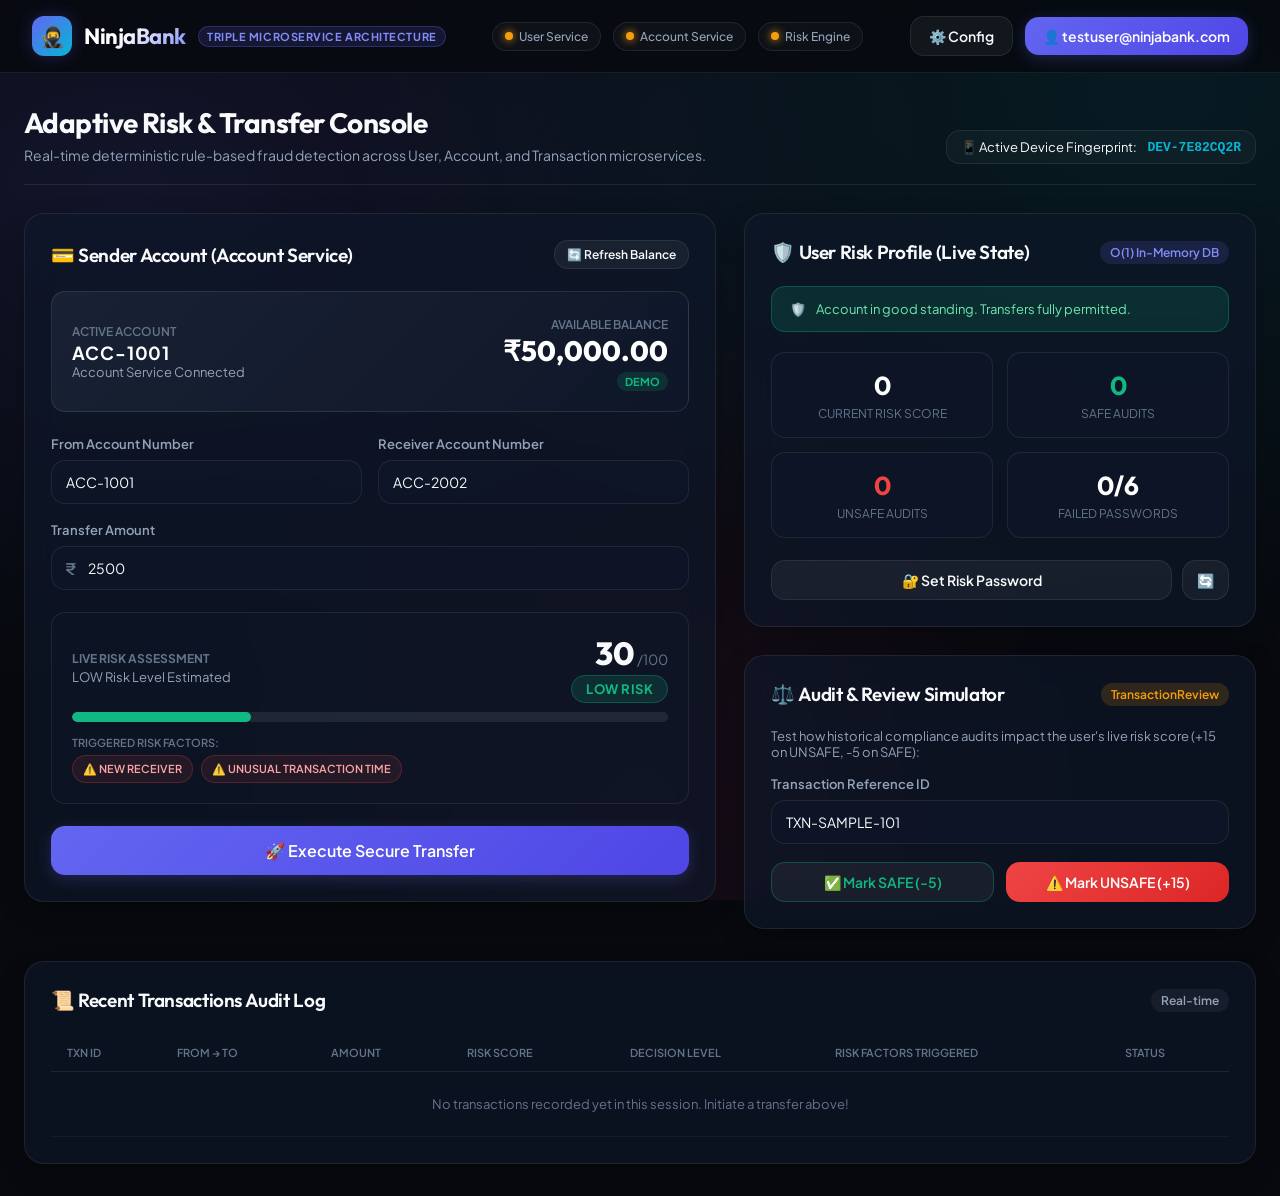
==== index.html @ 6dbccd10 "feat: add premium unified microservices frontend dashboard with live risk meter and modal flows" ====
<!DOCTYPE html>
<html lang="en">
<head>
  <meta charset="UTF-8">
  <meta name="viewport" content="width=device-width, initial-scale=1.0">
  <title>NinjaBank - AI Risk & Microservices Dashboard</title>
  <link rel="stylesheet" href="/css/style.css">
  <link rel="icon" href="data:image/svg+xml,<svg xmlns=%22http://www.w3.org/2000/svg%22 viewBox=%220%22><text y=%2226%22 font-size=%2224%22>🥷</text></svg>">
</head>
<body>

  <!-- ================= Navigation Bar ================= -->
  <header class="app-navbar">
    <div class="brand-wrapper">
      <div class="brand-logo-icon">🥷</div>
      <div>
        <div class="brand-title">NinjaBank</div>
      </div>
      <span class="brand-badge">Triple Microservice Architecture</span>
    </div>

    <!-- Live Microservices Health Status Pills -->
    <div class="service-health-grid">
      <div class="service-pill" id="pill-user-service" title="User Service (Auth & Devices)">
        <span class="dot-status" id="dot-user"></span>
        <span>User Service</span>
      </div>
      <div class="service-pill" id="pill-account-service" title="Account Service (Balances & Core)">
        <span class="dot-status" id="dot-account"></span>
        <span>Account Service</span>
      </div>
      <div class="service-pill" id="pill-txn-service" title="Transaction & Risk Engine">
        <span class="dot-status" id="dot-txn"></span>
        <span>Risk Engine</span>
      </div>
    </div>

    <!-- Auth User & Settings Actions -->
    <div class="auth-user-bar">
      <button class="btn-secondary" id="btn-open-config">
        <span>⚙️ Config</span>
      </button>
      <button class="btn-primary" id="btn-open-auth">
        <span id="auth-btn-label">🔑 Set JWT Token</span>
      </button>
    </div>
  </header>

  <!-- ================= Main App Container ================= -->
  <main class="app-container">

    <!-- Hero Title & Device Fingerprint -->
    <section class="dashboard-hero">
      <div class="hero-text">
        <h1>Adaptive Risk & Transfer Console</h1>
        <p>Real-time deterministic rule-based fraud detection across User, Account, and Transaction microservices.</p>
      </div>
      <div class="device-indicator-box">
        <span>📱 Active Device Fingerprint:</span>
        <code id="display-device-id">Detecting...</code>
      </div>
    </section>

    <!-- Main Dashboard Two-Column Grid -->
    <div class="dashboard-grid">

      <!-- ================= Left Column: Core Transfer Flow ================= -->
      <div class="dashboard-left">

        <!-- Live Sender Account Glance Card -->
        <div class="glass-card">
          <div class="card-header-flex">
            <h3>💳 Sender Account (Account Service)</h3>
            <button class="btn-secondary" id="btn-refresh-account" style="padding: 6px 12px; font-size: 12px;">
              🔄 Refresh Balance
            </button>
          </div>

          <div class="account-glance-card">
            <div class="account-meta">
              <span class="acc-label">Active Account</span>
              <span class="acc-num" id="card-acc-num">ACC-1001</span>
              <span class="acc-name" id="card-acc-name">Loading account details...</span>
            </div>
            <div class="account-balance-view">
              <span class="acc-label">Available Balance</span>
              <div class="balance-amount" id="card-acc-balance">₹0.00</div>
              <span class="status-active-pill" id="card-acc-status">CHECKING</span>
            </div>
          </div>

          <!-- Transfer Input Form -->
          <form id="transfer-form">
            <div class="form-row-dual">
              <div class="form-group">
                <label for="input-from-acc">From Account Number</label>
                <input type="text" id="input-from-acc" class="form-control" value="ACC-1001" required>
              </div>
              <div class="form-group">
                <label for="input-to-acc">Receiver Account Number</label>
                <input type="text" id="input-to-acc" class="form-control" placeholder="e.g. ACC-2002" value="ACC-2002" required>
              </div>
            </div>

            <div class="form-group">
              <label for="input-amount">Transfer Amount</label>
              <div class="input-icon-wrapper">
                <span class="input-symbol">₹</span>
                <input type="number" id="input-amount" class="form-control has-symbol" placeholder="Enter amount" min="1" step="any" value="2500" required>
              </div>
            </div>

            <!-- Real-time Live Risk Meter Widget -->
            <div class="risk-meter-container">
              <div class="risk-meter-header">
                <div>
                  <span style="font-size: 12px; color: var(--text-subtle); text-transform: uppercase; font-weight: 700;">Live Risk Assessment</span>
                  <div style="font-size: 13px; color: var(--text-muted); margin-top: 2px;" id="risk-summary-text">
                    Calculating risk factors...
                  </div>
                </div>
                <div style="text-align: right;">
                  <span class="risk-score-display" id="risk-score-value">0</span>
                  <span style="font-size: 14px; color: var(--text-subtle);">/100</span>
                  <div style="margin-top: 4px;">
                    <span class="risk-level-badge low" id="risk-level-badge">LOW RISK</span>
                  </div>
                </div>
              </div>

              <!-- Animated Risk Bar -->
              <div class="risk-progress-track">
                <div class="risk-progress-bar" id="risk-progress-bar" style="width: 0%; background-color: var(--risk-low);"></div>
              </div>

              <!-- Detected Risk Factor Tags -->
              <div>
                <span style="font-size: 11px; color: var(--text-subtle); text-transform: uppercase; font-weight: 600; display: block; margin-bottom: 6px;">Triggered Risk Factors:</span>
                <div class="factors-pill-group" id="risk-factors-container">
                  <span style="font-size: 12px; color: var(--text-subtle);">No critical factors triggered</span>
                </div>
              </div>
            </div>

            <button type="submit" class="btn-primary" id="btn-submit-transfer" style="width: 100%; padding: 14px; font-size: 16px;">
              🚀 Execute Secure Transfer
            </button>
          </form>
        </div>

      </div>

      <!-- ================= Right Column: User Risk Profile & Audit Studio ================= -->
      <div class="dashboard-right">

        <!-- User Risk Profile State Card -->
        <div class="glass-card" style="margin-bottom: 28px;">
          <div class="card-header-flex">
            <h3>🛡️ User Risk Profile (Live State)</h3>
            <span class="badge-tag" style="background: rgba(99, 102, 241, 0.15); color: var(--primary-light);">O(1) In-Memory DB</span>
          </div>

          <div class="security-status-alert safe" id="security-alert-box">
            <span>🛡️</span>
            <span id="security-alert-msg">Account in good standing. Transfers fully permitted.</span>
          </div>

          <div class="profile-stats-grid">
            <div class="stat-metric-box">
              <div class="metric-value" id="profile-risk-score">0</div>
              <div class="metric-label">Current Risk Score</div>
            </div>
            <div class="stat-metric-box">
              <div class="metric-value" id="profile-safe-count" style="color: var(--risk-low);">0</div>
              <div class="metric-label">Safe Audits</div>
            </div>
            <div class="stat-metric-box">
              <div class="metric-value" id="profile-unsafe-count" style="color: var(--risk-high);">0</div>
              <div class="metric-label">Unsafe Audits</div>
            </div>
            <div class="stat-metric-box">
              <div class="metric-value" id="profile-failed-attempts">0/6</div>
              <div class="metric-label">Failed Passwords</div>
            </div>
          </div>

          <div style="display: flex; gap: 10px;">
            <button class="btn-secondary" id="btn-open-risk-pwd" style="flex: 1;">
              🔐 Set Risk Password
            </button>
            <button class="btn-secondary" id="btn-refresh-profile" style="padding: 10px 14px;" title="Refresh Profile">
              🔄
            </button>
          </div>
        </div>

        <!-- Compliance & Audit Review Simulator -->
        <div class="glass-card">
          <div class="card-header-flex">
            <h3>⚖️ Audit & Review Simulator</h3>
            <span class="badge-tag" style="background: rgba(245, 158, 11, 0.15); color: var(--risk-medium);">TransactionReview</span>
          </div>
          <p style="font-size: 13px; color: var(--text-muted); margin-bottom: 16px;">
            Test how historical compliance audits impact the user's live risk score (+15 on UNSAFE, -5 on SAFE):
          </p>

          <div class="form-group">
            <label for="review-txn-id">Transaction Reference ID</label>
            <input type="text" id="review-txn-id" class="form-control" placeholder="TXN-UUID or test ID" value="TXN-SAMPLE-101">
          </div>

          <div style="display: grid; grid-template-columns: 1fr 1fr; gap: 12px;">
            <button class="btn-secondary" id="btn-review-safe" style="border-color: rgba(16, 185, 129, 0.3); color: var(--risk-low);">
              ✅ Mark SAFE (-5)
            </button>
            <button class="btn-danger" id="btn-review-unsafe">
              ⚠️ Mark UNSAFE (+15)
            </button>
          </div>
        </div>

      </div>

    </div>

    <!-- ================= Recent Transactions Table ================= -->
    <div class="glass-card">
      <div class="card-header-flex">
        <h3>📜 Recent Transactions Audit Log</h3>
        <span class="badge-tag" style="background: rgba(255, 255, 255, 0.05); color: var(--text-muted);">Real-time</span>
      </div>

      <div class="table-responsive">
        <table class="transaction-table">
          <thead>
            <tr>
              <th>TXN ID</th>
              <th>From → To</th>
              <th>Amount</th>
              <th>Risk Score</th>
              <th>Decision Level</th>
              <th>Risk Factors Triggered</th>
              <th>Status</th>
            </tr>
          </thead>
          <tbody id="transaction-log-body">
            <tr>
              <td colspan="7" style="text-align: center; color: var(--text-subtle); padding: 24px;">
                No transactions recorded yet in this session. Initiate a transfer above!
              </td>
            </tr>
          </tbody>
        </table>
      </div>
    </div>

  </main>

  <!-- ================= Modal 1: MEDIUM Risk Confirmation Modal ================= -->
  <div class="modal-backdrop" id="modal-medium-confirm">
    <div class="modal-window">
      <div class="modal-icon-badge warning">⚠️</div>
      <h3 class="modal-title">Medium Risk Detected</h3>
      <p class="modal-desc" id="medium-confirm-desc">
        This transaction exhibits elevated risk characteristics (Score: 45). Due to banking security policies, explicit user authorization is required before processing.
      </p>
      <div style="background: rgba(245, 158, 11, 0.1); border: 1px solid rgba(245, 158, 11, 0.25); padding: 12px; border-radius: var(--radius-md); font-size: 13px; color: #fde68a; margin-bottom: 16px;" id="medium-factors-breakdown">
        Factors: LARGE_TRANSACTION, NEW_RECEIVER
      </div>
      <div class="modal-actions">
        <button class="btn-secondary" id="btn-cancel-medium">Cancel Transfer</button>
        <button class="btn-primary" id="btn-confirm-medium">Confirm & Authorize</button>
      </div>
    </div>
  </div>

  <!-- ================= Modal 2: HIGH Risk Password Modal ================= -->
  <div class="modal-backdrop" id="modal-high-password">
    <div class="modal-window">
      <div class="modal-icon-badge danger">🚨</div>
      <h3 class="modal-title">High Risk Verification</h3>
      <p class="modal-desc" id="high-password-desc">
        High risk detected (Score: 85). Immediate transfer has been paused. Please enter your dedicated Risk Password to proceed.
      </p>

      <div class="form-group">
        <label for="input-risk-pwd-prompt">Risk Password</label>
        <input type="password" id="input-risk-pwd-prompt" class="form-control" placeholder="Enter your Risk Password" autocomplete="off">
      </div>

      <div style="font-size: 12px; color: var(--text-subtle); line-height: 1.5; margin-bottom: 16px;">
        ⚠️ <strong>Security Penalties:</strong><br>
        • 1–3 wrong attempts: Allowed retry<br>
        • 4th wrong: Security Warning<br>
        • 5th wrong: 15-Minute Rate Limit<br>
        • 6th wrong: Account Frozen for 24 Hours
      </div>

      <div class="modal-actions">
        <button class="btn-secondary" id="btn-cancel-high">Abort</button>
        <button class="btn-danger" id="btn-submit-risk-pwd">Verify & Transfer</button>
      </div>
    </div>
  </div>

  <!-- ================= Modal 3: Set/Update Risk Password Modal ================= -->
  <div class="modal-backdrop" id="modal-set-password">
    <div class="modal-window">
      <div class="modal-icon-badge" style="background: rgba(99, 102, 241, 0.15); color: var(--primary-light);">🔐</div>
      <h3 class="modal-title">Configure Risk Password</h3>
      <p class="modal-desc">
        Set up a separate Risk Password used only for authorizing HIGH-risk transactions. Stored securely as a BCrypt hash.
      </p>

      <div class="form-group">
        <label for="input-new-risk-pwd">New Risk Password</label>
        <input type="password" id="input-new-risk-pwd" class="form-control" placeholder="Min 4 characters" minlength="4">
      </div>

      <div class="modal-actions">
        <button class="btn-secondary" id="btn-close-set-pwd">Cancel</button>
        <button class="btn-primary" id="btn-save-new-pwd">Save Risk Password</button>
      </div>
    </div>
  </div>

  <!-- ================= Modal 4: JWT & Auth Configuration Modal ================= -->
  <div class="modal-backdrop" id="modal-auth-config">
    <div class="modal-window">
      <div class="modal-icon-badge" style="background: rgba(6, 182, 212, 0.15); color: var(--secondary);">🔑</div>
      <h3 class="modal-title">Authentication & JWT Setup</h3>
      <p class="modal-desc">
        Transactions authenticate using Spring Security Bearer tokens. Enter your JWT token or click below to generate a test token.
      </p>

      <div class="form-group">
        <label for="input-jwt-token">Bearer Token (JWT)</label>
        <textarea id="input-jwt-token" class="form-control" rows="4" style="resize: vertical; font-family: monospace; font-size: 12px;" placeholder="Paste JWT token here..."></textarea>
      </div>

      <div style="display: flex; gap: 10px; margin-bottom: 20px;">
        <button class="btn-secondary" id="btn-gen-test-token" style="flex: 1; font-size: 12px;">
          ⚡ Use Built-in Test Token
        </button>
      </div>

      <div class="modal-actions">
        <button class="btn-secondary" id="btn-close-auth">Close</button>
        <button class="btn-primary" id="btn-save-jwt">Save Token</button>
      </div>
    </div>
  </div>

  <!-- ================= Modal 5: Microservice Endpoints Config ================= -->
  <div class="modal-backdrop" id="modal-services-config">
    <div class="modal-window">
      <div class="modal-icon-badge" style="background: rgba(255, 255, 255, 0.08);">⚙️</div>
      <h3 class="modal-title">Microservice Endpoints</h3>
      <p class="modal-desc">
        Configure host URLs for all three distributed microservices:
      </p>

      <div class="form-group">
        <label for="cfg-txn-url">Transaction Service URL</label>
        <input type="text" id="cfg-txn-url" class="form-control" value="http://localhost:8080">
      </div>

      <div class="form-group">
        <label for="cfg-account-url">Account Service URL</label>
        <input type="text" id="cfg-account-url" class="form-control" value="https://accountservice-bank.onrender.com">
      </div>

      <div class="form-group">
        <label for="cfg-user-url">User Service URL</label>
        <input type="text" id="cfg-user-url" class="form-control" value="https://userservice-bank.onrender.com">
      </div>

      <div class="modal-actions">
        <button class="btn-secondary" id="btn-close-cfg">Cancel</button>
        <button class="btn-primary" id="btn-save-cfg">Apply Configuration</button>
      </div>
    </div>
  </div>

  <!-- Toast Notification System -->
  <div class="toast-container" id="toast-container"></div>

  <!-- App Script -->
  <script src="/js/app.js"></script>
</body>
</html>
---- css/style.css ----
/* ==========================================================================
   NinjaBank Unified Dashboard - Core Design System & Styling
   ========================================================================== */

@import url('https://fonts.googleapis.com/css2?family=Outfit:wght@300;400;500;600;700;800&family=Plus+Jakarta+Sans:wght@400;500;600;700&display=swap');

:root {
  --bg-dark: #07090e;
  --bg-card: rgba(15, 23, 42, 0.65);
  --bg-card-hover: rgba(30, 41, 59, 0.7);
  --border-subtle: rgba(255, 255, 255, 0.08);
  --border-glow: rgba(99, 102, 241, 0.3);
  
  --primary: #6366f1;
  --primary-light: #818cf8;
  --primary-glow: rgba(99, 102, 241, 0.25);
  --secondary: #06b6d4;
  --secondary-glow: rgba(6, 182, 212, 0.25);
  
  --risk-low: #10b981;
  --risk-low-bg: rgba(16, 185, 129, 0.15);
  --risk-medium: #f59e0b;
  --risk-medium-bg: rgba(245, 158, 11, 0.15);
  --risk-high: #ef4444;
  --risk-high-bg: rgba(239, 68, 68, 0.15);

  --text-main: #f8fafc;
  --text-muted: #94a3b8;
  --text-subtle: #64748b;
  
  --radius-sm: 8px;
  --radius-md: 14px;
  --radius-lg: 20px;
  --radius-full: 9999px;
  
  --shadow-card: 0 10px 30px -10px rgba(0, 0, 0, 0.5);
  --shadow-glow: 0 0 25px rgba(99, 102, 241, 0.2);
  --transition-smooth: all 0.25s cubic-bezier(0.16, 1, 0.3, 1);
}

* {
  margin: 0;
  padding: 0;
  box-sizing: border-box;
  font-family: 'Plus Jakarta Sans', sans-serif;
}

body {
  background-color: var(--bg-dark);
  background-image: 
    radial-gradient(at 10% 20%, rgba(99, 102, 241, 0.12) 0px, transparent 50%),
    radial-gradient(at 90% 10%, rgba(6, 182, 212, 0.1) 0px, transparent 50%),
    radial-gradient(at 50% 90%, rgba(236, 72, 153, 0.08) 0px, transparent 50%);
  background-attachment: fixed;
  color: var(--text-main);
  min-height: 100vh;
  display: flex;
  flex-direction: column;
  overflow-x: hidden;
}

h1, h2, h3, h4, .brand-title {
  font-family: 'Outfit', sans-serif;
  letter-spacing: -0.02em;
}

/* ==========================================================================
   Header & Navigation
   ========================================================================== */

.app-navbar {
  position: sticky;
  top: 0;
  z-index: 100;
  backdrop-filter: blur(20px);
  background: rgba(7, 9, 14, 0.75);
  border-bottom: 1px solid var(--border-subtle);
  padding: 16px 32px;
  display: flex;
  justify-content: space-between;
  align-items: center;
}

.brand-wrapper {
  display: flex;
  align-items: center;
  gap: 12px;
}

.brand-logo-icon {
  width: 40px;
  height: 40px;
  background: linear-gradient(135deg, var(--primary), var(--secondary));
  border-radius: 12px;
  display: flex;
  align-items: center;
  justify-content: center;
  box-shadow: 0 0 16px var(--primary-glow);
  font-weight: 800;
  font-size: 20px;
  color: #fff;
}

.brand-title {
  font-size: 22px;
  font-weight: 700;
  background: linear-gradient(135deg, #fff 40%, var(--primary-light));
  -webkit-background-clip: text;
  -webkit-text-fill-color: transparent;
}

.brand-badge {
  font-size: 11px;
  text-transform: uppercase;
  font-weight: 700;
  letter-spacing: 0.05em;
  padding: 3px 8px;
  background: rgba(99, 102, 241, 0.15);
  border: 1px solid rgba(99, 102, 241, 0.3);
  color: var(--primary-light);
  border-radius: var(--radius-full);
}

.service-health-grid {
  display: flex;
  align-items: center;
  gap: 12px;
}

.service-pill {
  display: flex;
  align-items: center;
  gap: 6px;
  font-size: 12px;
  font-weight: 500;
  color: var(--text-muted);
  background: rgba(255, 255, 255, 0.03);
  border: 1px solid var(--border-subtle);
  padding: 6px 12px;
  border-radius: var(--radius-full);
  transition: var(--transition-smooth);
}

.service-pill:hover {
  background: rgba(255, 255, 255, 0.06);
}

.dot-status {
  width: 8px;
  height: 8px;
  border-radius: 50%;
  background: var(--risk-low);
  box-shadow: 0 0 8px var(--risk-low);
}

.dot-status.warning {
  background: var(--risk-medium);
  box-shadow: 0 0 8px var(--risk-medium);
}

.dot-status.offline {
  background: var(--risk-high);
  box-shadow: 0 0 8px var(--risk-high);
}

.auth-user-bar {
  display: flex;
  align-items: center;
  gap: 12px;
}

.btn-secondary, .btn-primary, .btn-danger, .btn-ghost {
  display: inline-flex;
  align-items: center;
  justify-content: center;
  gap: 8px;
  padding: 10px 18px;
  border-radius: var(--radius-md);
  font-size: 14px;
  font-weight: 600;
  cursor: pointer;
  transition: var(--transition-smooth);
  border: none;
}

.btn-primary {
  background: linear-gradient(135deg, var(--primary), #4f46e5);
  color: white;
  box-shadow: 0 4px 15px var(--primary-glow);
}

.btn-primary:hover {
  transform: translateY(-1px);
  box-shadow: 0 6px 20px rgba(99, 102, 241, 0.4);
}

.btn-secondary {
  background: rgba(255, 255, 255, 0.05);
  color: var(--text-main);
  border: 1px solid var(--border-subtle);
}

.btn-secondary:hover {
  background: rgba(255, 255, 255, 0.1);
  border-color: rgba(255, 255, 255, 0.15);
}

.btn-danger {
  background: linear-gradient(135deg, var(--risk-high), #dc2626);
  color: white;
}

.btn-danger:hover {
  box-shadow: 0 4px 15px rgba(239, 68, 68, 0.4);
}

.btn-ghost {
  background: transparent;
  color: var(--text-muted);
}

.btn-ghost:hover {
  color: var(--text-main);
}

/* ==========================================================================
   Main Layout & Grid System
   ========================================================================== */

.app-container {
  max-width: 1380px;
  margin: 0 auto;
  padding: 32px 24px;
  width: 100%;
  flex: 1;
}

.dashboard-hero {
  margin-bottom: 28px;
  display: flex;
  justify-content: space-between;
  align-items: flex-end;
  border-bottom: 1px solid var(--border-subtle);
  padding-bottom: 20px;
}

.hero-text h1 {
  font-size: 28px;
  font-weight: 700;
  margin-bottom: 6px;
}

.hero-text p {
  color: var(--text-muted);
  font-size: 14px;
}

.device-indicator-box {
  display: flex;
  align-items: center;
  gap: 10px;
  background: rgba(255, 255, 255, 0.03);
  border: 1px solid var(--border-subtle);
  padding: 8px 14px;
  border-radius: var(--radius-md);
  font-size: 13px;
}

.device-indicator-box code {
  color: var(--secondary);
  font-family: monospace;
  font-weight: 600;
}

/* Grid Layout */
.dashboard-grid {
  display: grid;
  grid-template-columns: 1.15fr 0.85fr;
  gap: 28px;
  margin-bottom: 32px;
}

@media (max-width: 1024px) {
  .dashboard-grid {
    grid-template-columns: 1fr;
  }
}

/* ==========================================================================
   Card Styling & Glassmorphism
   ========================================================================== */

.glass-card {
  background: var(--bg-card);
  backdrop-filter: blur(16px);
  -webkit-backdrop-filter: blur(16px);
  border: 1px solid var(--border-subtle);
  border-radius: var(--radius-lg);
  padding: 26px;
  box-shadow: var(--shadow-card);
  position: relative;
  overflow: hidden;
  transition: var(--transition-smooth);
}

.glass-card:hover {
  border-color: rgba(255, 255, 255, 0.12);
}

.card-header-flex {
  display: flex;
  justify-content: space-between;
  align-items: center;
  margin-bottom: 22px;
}

.card-header-flex h3 {
  font-size: 19px;
  font-weight: 600;
  display: flex;
  align-items: center;
  gap: 10px;
}

.badge-tag {
  font-size: 12px;
  font-weight: 600;
  padding: 4px 10px;
  border-radius: var(--radius-full);
}

/* ==========================================================================
   Account Live Card
   ========================================================================== */

.account-glance-card {
  background: linear-gradient(135deg, rgba(30, 41, 59, 0.7), rgba(15, 23, 42, 0.8));
  border: 1px solid rgba(255, 255, 255, 0.1);
  border-radius: var(--radius-md);
  padding: 20px;
  margin-bottom: 24px;
  display: flex;
  justify-content: space-between;
  align-items: center;
}

.account-meta span {
  display: block;
}

.acc-label {
  font-size: 12px;
  color: var(--text-subtle);
  text-transform: uppercase;
  font-weight: 600;
}

.acc-num {
  font-size: 18px;
  font-weight: 700;
  color: #fff;
  letter-spacing: 0.05em;
  margin-top: 2px;
}

.acc-name {
  font-size: 13px;
  color: var(--text-muted);
}

.account-balance-view {
  text-align: right;
}

.balance-amount {
  font-size: 28px;
  font-weight: 800;
  color: #fff;
  font-family: 'Outfit', sans-serif;
}

.status-active-pill {
  display: inline-block;
  padding: 3px 8px;
  background: var(--risk-low-bg);
  color: var(--risk-low);
  font-size: 11px;
  font-weight: 700;
  border-radius: var(--radius-full);
  margin-top: 4px;
}

/* ==========================================================================
   Forms & Inputs
   ========================================================================== */

.form-group {
  margin-bottom: 18px;
}

.form-group label {
  display: block;
  font-size: 13px;
  font-weight: 600;
  color: var(--text-muted);
  margin-bottom: 8px;
}

.input-icon-wrapper {
  position: relative;
  display: flex;
  align-items: center;
}

.input-icon-wrapper .input-symbol {
  position: absolute;
  left: 14px;
  color: var(--text-subtle);
  font-weight: 600;
}

.form-control {
  width: 100%;
  background: rgba(15, 23, 42, 0.6);
  border: 1px solid var(--border-subtle);
  color: var(--text-main);
  padding: 12px 14px;
  border-radius: var(--radius-md);
  font-size: 14px;
  transition: var(--transition-smooth);
}

.form-control.has-symbol {
  padding-left: 36px;
}

.form-control:focus {
  outline: none;
  border-color: var(--primary-light);
  box-shadow: 0 0 0 3px rgba(99, 102, 241, 0.2);
  background: rgba(15, 23, 42, 0.9);
}

.form-row-dual {
  display: grid;
  grid-template-columns: 1fr 1fr;
  gap: 16px;
}

/* ==========================================================================
   Live Risk Meter Dashboard Widget
   ========================================================================== */

.risk-meter-container {
  background: rgba(15, 23, 42, 0.4);
  border: 1px solid var(--border-subtle);
  border-radius: var(--radius-md);
  padding: 20px;
  margin: 22px 0;
  display: flex;
  flex-direction: column;
  gap: 14px;
}

.risk-meter-header {
  display: flex;
  justify-content: space-between;
  align-items: center;
}

.risk-level-badge {
  font-size: 13px;
  font-weight: 700;
  padding: 5px 14px;
  border-radius: var(--radius-full);
  letter-spacing: 0.04em;
  text-transform: uppercase;
  transition: var(--transition-smooth);
}

.risk-level-badge.low {
  background: var(--risk-low-bg);
  color: var(--risk-low);
  border: 1px solid rgba(16, 185, 129, 0.3);
}

.risk-level-badge.medium {
  background: var(--risk-medium-bg);
  color: var(--risk-medium);
  border: 1px solid rgba(245, 158, 11, 0.3);
}

.risk-level-badge.high {
  background: var(--risk-high-bg);
  color: var(--risk-high);
  border: 1px solid rgba(239, 68, 68, 0.3);
}

.risk-score-display {
  font-size: 32px;
  font-weight: 800;
  font-family: 'Outfit', sans-serif;
}

.risk-progress-track {
  width: 100%;
  height: 10px;
  background: rgba(255, 255, 255, 0.08);
  border-radius: var(--radius-full);
  overflow: hidden;
  position: relative;
}

.risk-progress-bar {
  height: 100%;
  width: 0%;
  border-radius: var(--radius-full);
  transition: width 0.4s cubic-bezier(0.16, 1, 0.3, 1), background-color 0.4s ease;
}

.factors-pill-group {
  display: flex;
  flex-wrap: wrap;
  gap: 8px;
  min-height: 28px;
}

.factor-chip {
  font-size: 11px;
  font-weight: 600;
  padding: 4px 10px;
  background: rgba(239, 68, 68, 0.1);
  border: 1px solid rgba(239, 68, 68, 0.25);
  color: #fca5a5;
  border-radius: var(--radius-full);
  display: inline-flex;
  align-items: center;
  gap: 4px;
}

/* ==========================================================================
   User Risk Profile Sidebar Card
   ========================================================================== */

.profile-stats-grid {
  display: grid;
  grid-template-columns: 1fr 1fr;
  gap: 14px;
  margin-bottom: 22px;
}

.stat-metric-box {
  background: rgba(15, 23, 42, 0.5);
  border: 1px solid var(--border-subtle);
  border-radius: var(--radius-md);
  padding: 16px;
  text-align: center;
}

.stat-metric-box .metric-value {
  font-size: 26px;
  font-weight: 700;
  font-family: 'Outfit', sans-serif;
  color: #fff;
}

.stat-metric-box .metric-label {
  font-size: 12px;
  color: var(--text-subtle);
  text-transform: uppercase;
  margin-top: 4px;
}

.security-status-alert {
  padding: 14px 18px;
  border-radius: var(--radius-md);
  font-size: 13px;
  display: flex;
  align-items: center;
  gap: 10px;
  margin-bottom: 20px;
}

.security-status-alert.safe {
  background: var(--risk-low-bg);
  border: 1px solid rgba(16, 185, 129, 0.3);
  color: #6ee7b7;
}

.security-status-alert.frozen {
  background: var(--risk-high-bg);
  border: 1px solid rgba(239, 68, 68, 0.4);
  color: #fca5a5;
}

/* ==========================================================================
   Recent Transactions & Audit Review Feed
   ========================================================================== */

.table-responsive {
  width: 100%;
  overflow-x: auto;
}

.transaction-table {
  width: 100%;
  border-collapse: collapse;
  text-align: left;
  font-size: 13px;
}

.transaction-table th {
  padding: 12px 16px;
  color: var(--text-subtle);
  font-weight: 600;
  text-transform: uppercase;
  font-size: 11px;
  border-bottom: 1px solid var(--border-subtle);
}

.transaction-table td {
  padding: 14px 16px;
  border-bottom: 1px solid rgba(255, 255, 255, 0.04);
  color: var(--text-main);
}

.transaction-table tr:hover {
  background: rgba(255, 255, 255, 0.02);
}

.risk-tag-sm {
  font-size: 11px;
  font-weight: 700;
  padding: 3px 8px;
  border-radius: var(--radius-full);
  display: inline-block;
}

.risk-tag-sm.LOW {
  background: var(--risk-low-bg);
  color: var(--risk-low);
}

.risk-tag-sm.MEDIUM {
  background: var(--risk-medium-bg);
  color: var(--risk-medium);
}

.risk-tag-sm.HIGH {
  background: var(--risk-high-bg);
  color: var(--risk-high);
}

/* ==========================================================================
   Modals (Medium Risk Confirmation & High Risk Password)
   ========================================================================== */

.modal-backdrop {
  position: fixed;
  inset: 0;
  background: rgba(0, 0, 0, 0.75);
  backdrop-filter: blur(8px);
  z-index: 999;
  display: none;
  align-items: center;
  justify-content: center;
  padding: 20px;
}

.modal-backdrop.active {
  display: flex;
}

.modal-window {
  background: #0f172a;
  border: 1px solid rgba(255, 255, 255, 0.15);
  border-radius: var(--radius-lg);
  max-width: 480px;
  width: 100%;
  padding: 28px;
  box-shadow: 0 20px 50px rgba(0, 0, 0, 0.8);
  animation: modalSlideUp 0.3s cubic-bezier(0.16, 1, 0.3, 1);
}

@keyframes modalSlideUp {
  from {
    opacity: 0;
    transform: translateY(20px) scale(0.97);
  }
  to {
    opacity: 1;
    transform: translateY(0) scale(1);
  }
}

.modal-icon-badge {
  width: 52px;
  height: 52px;
  border-radius: 16px;
  display: flex;
  align-items: center;
  justify-content: center;
  font-size: 24px;
  margin-bottom: 16px;
}

.modal-icon-badge.warning {
  background: var(--risk-medium-bg);
  color: var(--risk-medium);
  border: 1px solid rgba(245, 158, 11, 0.3);
}

.modal-icon-badge.danger {
  background: var(--risk-high-bg);
  color: var(--risk-high);
  border: 1px solid rgba(239, 68, 68, 0.3);
}

.modal-title {
  font-size: 22px;
  font-weight: 700;
  margin-bottom: 8px;
}

.modal-desc {
  font-size: 14px;
  color: var(--text-muted);
  line-height: 1.5;
  margin-bottom: 20px;
}

.modal-actions {
  display: flex;
  gap: 12px;
  justify-content: flex-end;
  margin-top: 24px;
}

/* Toast Notifications */
.toast-container {
  position: fixed;
  bottom: 24px;
  right: 24px;
  z-index: 9999;
  display: flex;
  flex-direction: column;
  gap: 10px;
}

.toast {
  background: rgba(15, 23, 42, 0.95);
  backdrop-filter: blur(12px);
  border: 1px solid var(--border-subtle);
  padding: 14px 20px;
  border-radius: var(--radius-md);
  font-size: 14px;
  color: #fff;
  display: flex;
  align-items: center;
  gap: 12px;
  box-shadow: 0 10px 25px rgba(0,0,0,0.4);
  animation: toastSlide 0.3s ease;
}

@keyframes toastSlide {
  from { transform: translateX(100%); opacity: 0; }
  to { transform: translateX(0); opacity: 1; }
}

.toast.success { border-left: 4px solid var(--risk-low); }
.toast.error { border-left: 4px solid var(--risk-high); }
.toast.warning { border-left: 4px solid var(--risk-medium); }
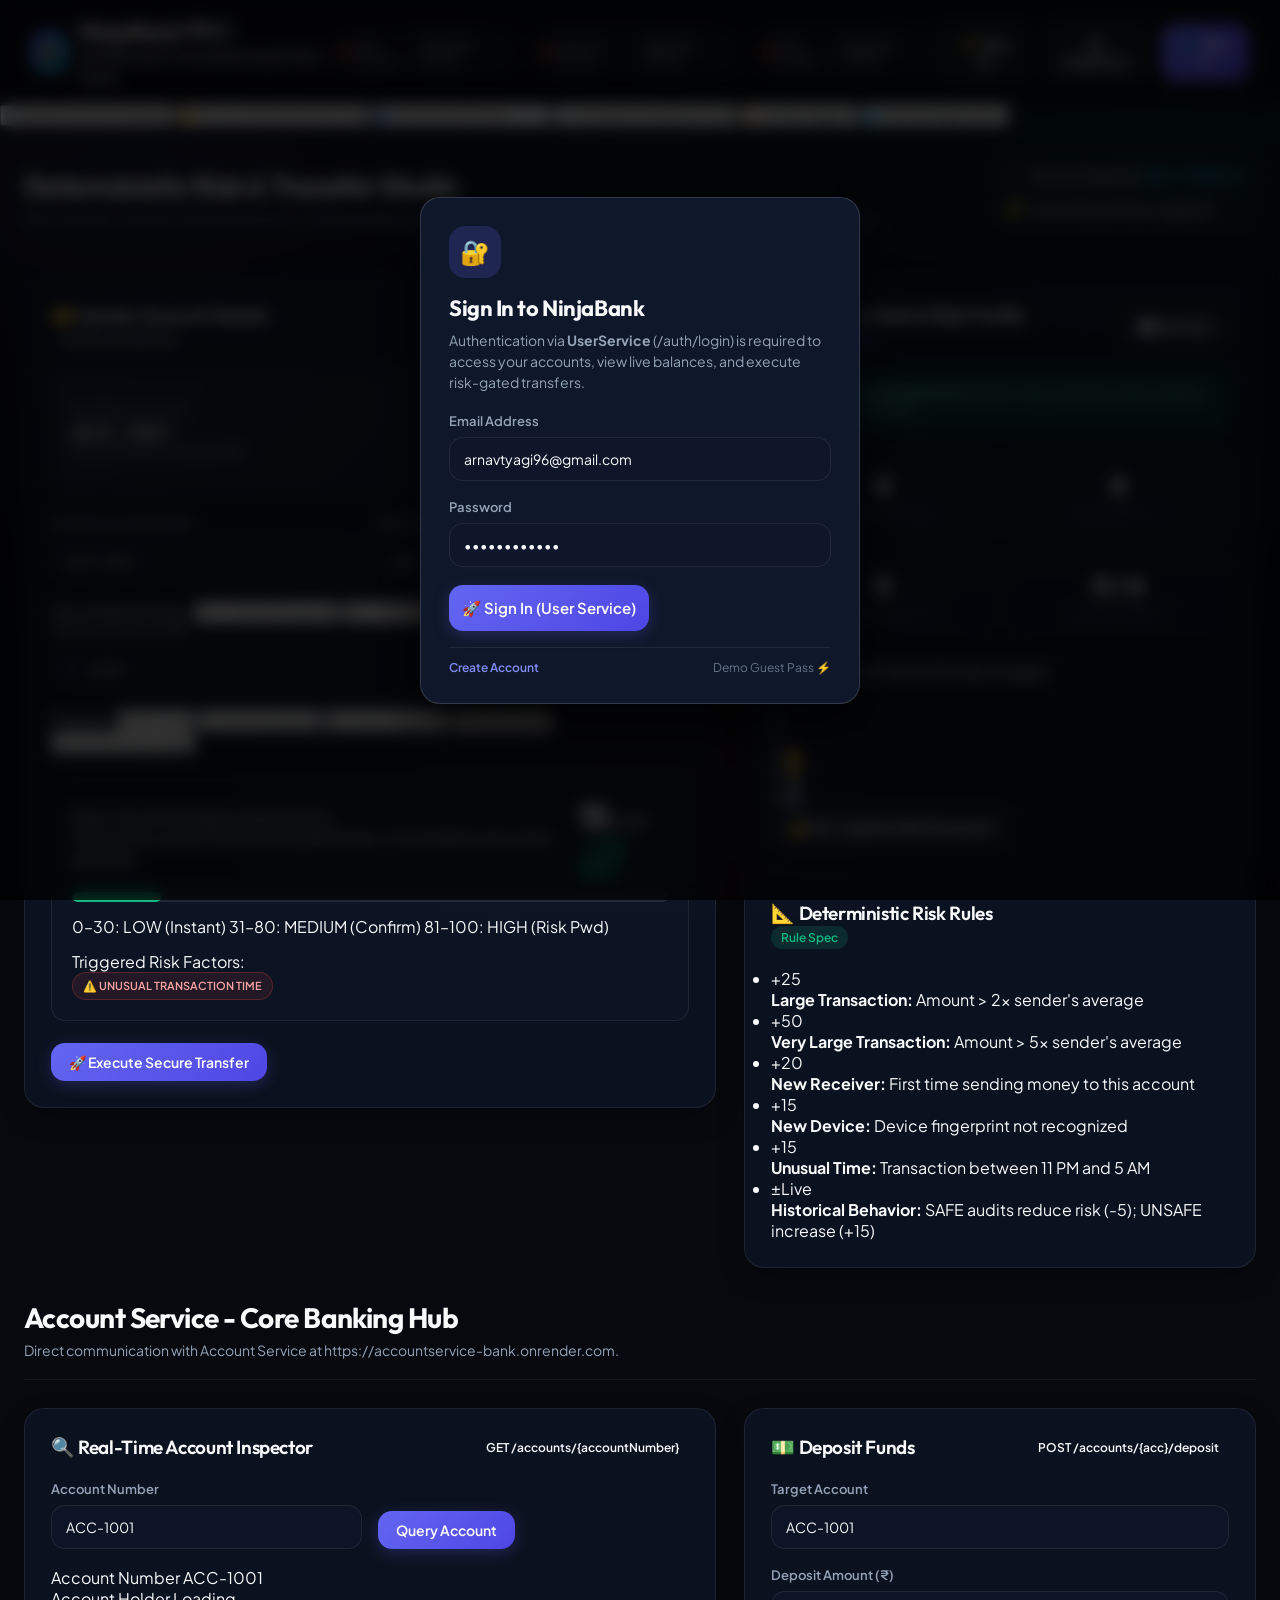
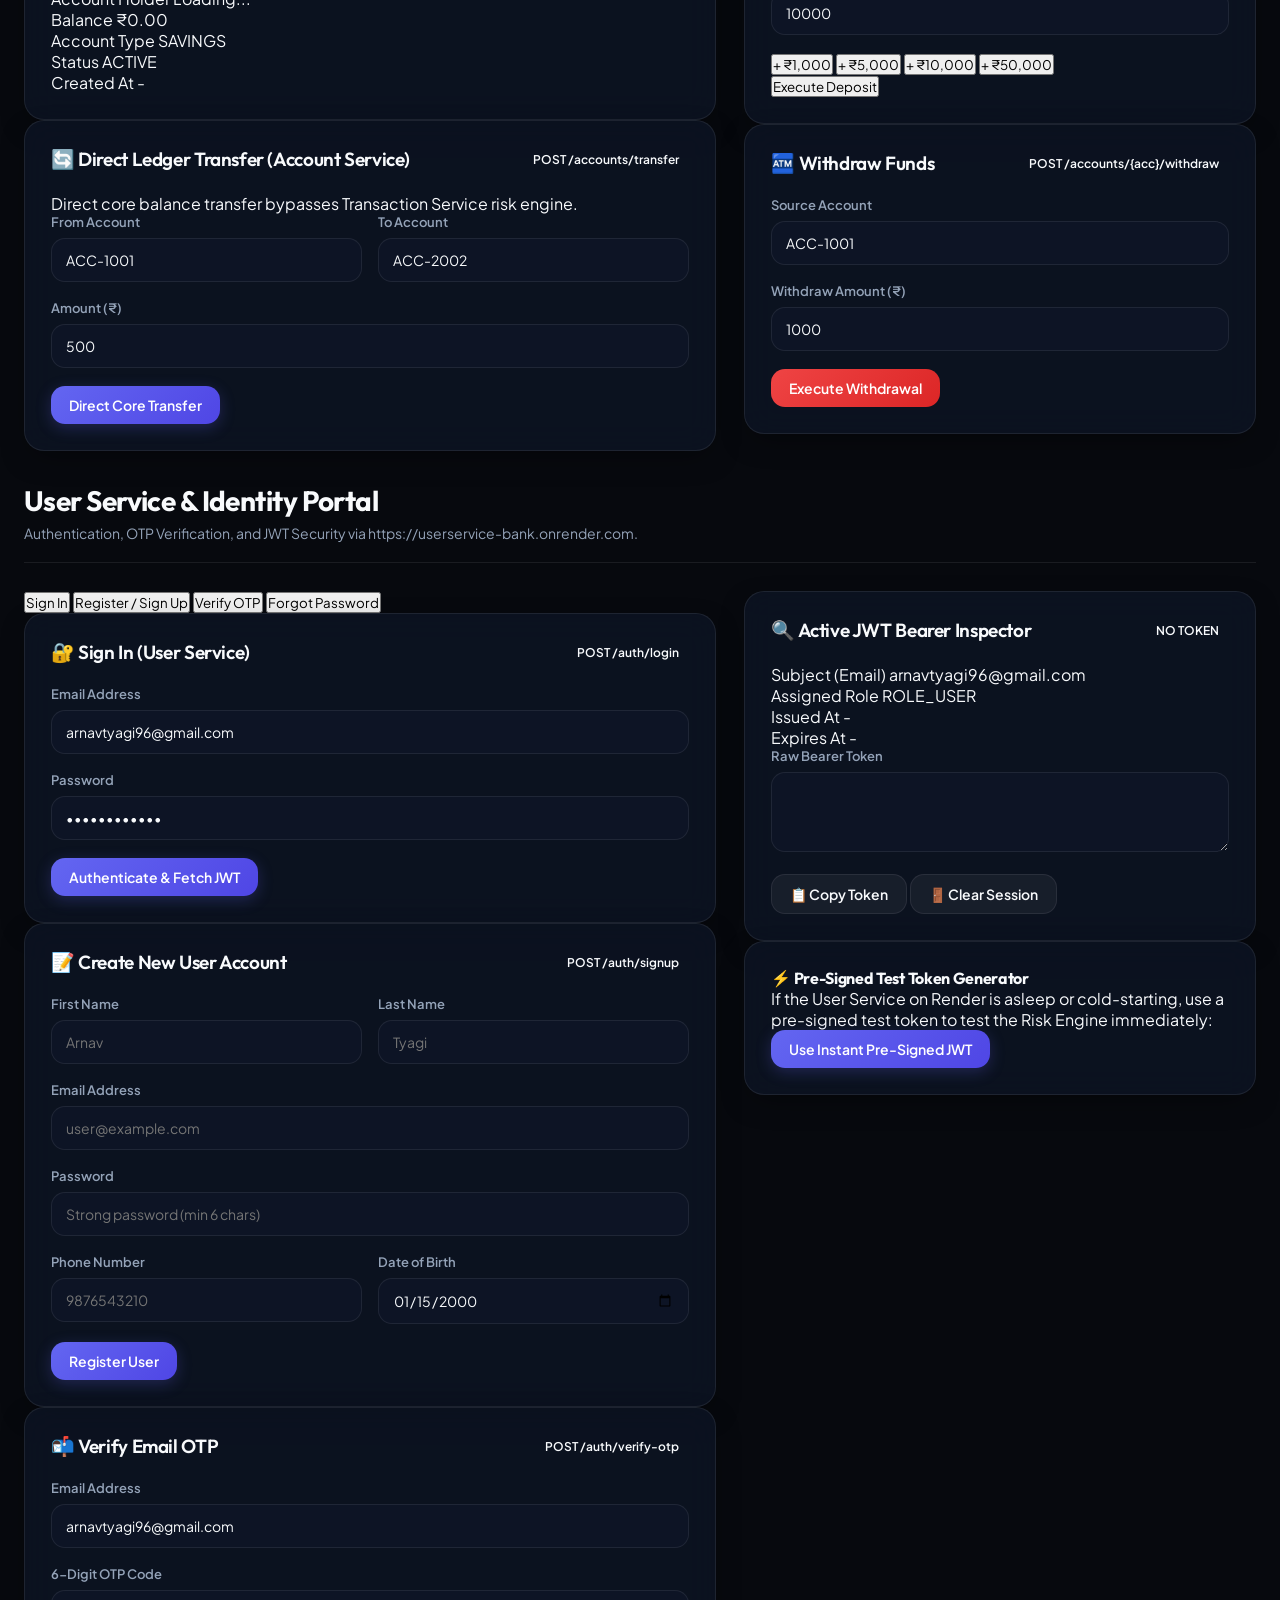
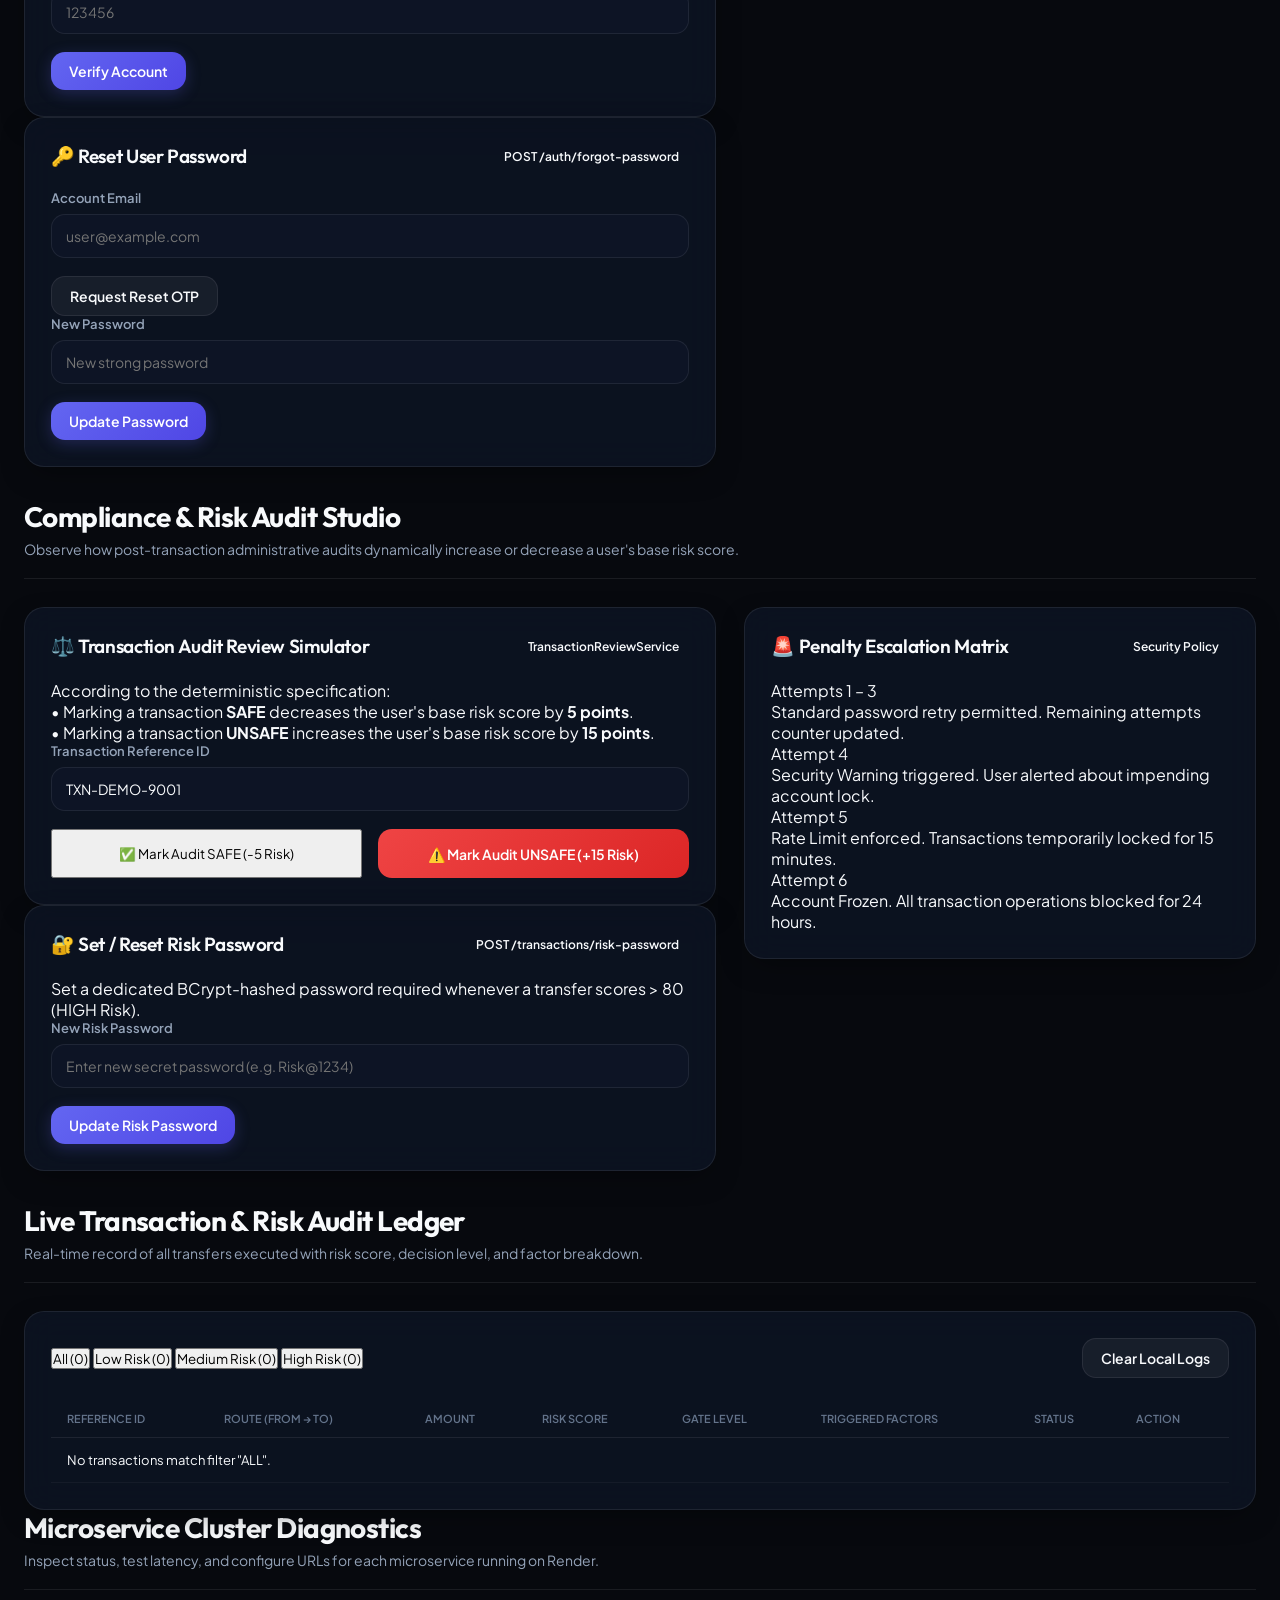
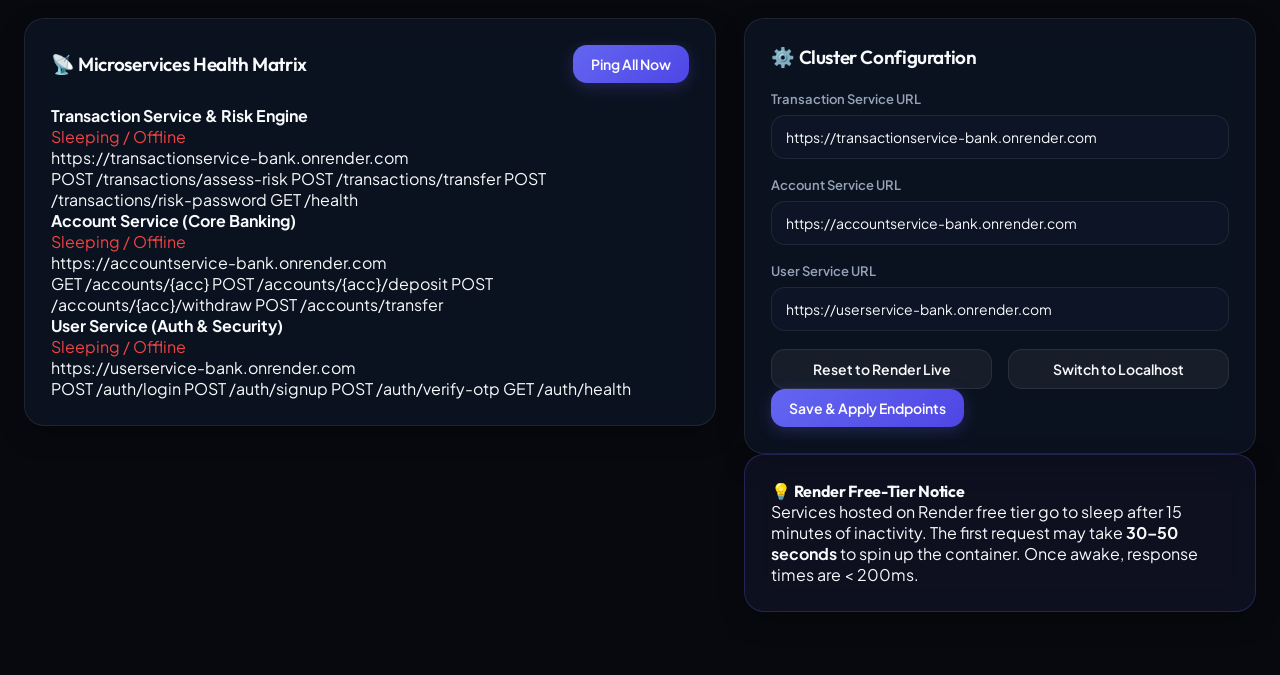
==== commit dc9a4c3c: "feat: sync mandatory login gate to gh-pages" ====
--- a/index.html
+++ b/index.html
@@ -3,9 +3,9 @@
 <head>
   <meta charset="UTF-8">
   <meta name="viewport" content="width=device-width, initial-scale=1.0">
-  <title>NinjaBank - AI Risk & Microservices Dashboard</title>
-  <link rel="stylesheet" href="/css/style.css">
-  <link rel="icon" href="data:image/svg+xml,<svg xmlns=%22http://www.w3.org/2000/svg%22 viewBox=%220%22><text y=%2226%22 font-size=%2224%22>🥷</text></svg>">
+  <title>NinjaBank - Distributed Banking & Risk Intelligence Suite</title>
+  <link rel="stylesheet" href="./css/style.css">
+  <link rel="icon" href="data:image/svg+xml,<svg xmlns=%22http://www.w3.org/2000/svg%22 viewBox=%220 0 100 100%22><text y=%22.9em%22 font-size=%2290%22>🥷</text></svg>">
 </head>
 <body>
 
@@ -14,257 +14,910 @@
     <div class="brand-wrapper">
       <div class="brand-logo-icon">🥷</div>
       <div>
-        <div class="brand-title">NinjaBank</div>
-      </div>
-      <span class="brand-badge">Triple Microservice Architecture</span>
+        <div class="brand-title">NinjaBank <span class="brand-tag">PRO</span></div>
+        <div class="brand-subtitle">Distributed Core Banking & Risk Suite</div>
+      </div>
     </div>
 
-    <!-- Live Microservices Health Status Pills -->
-    <div class="service-health-grid">
-      <div class="service-pill" id="pill-user-service" title="User Service (Auth & Devices)">
-        <span class="dot-status" id="dot-user"></span>
-        <span>User Service</span>
+    <!-- Cluster Health Live Badges -->
+    <div class="service-health-grid" id="service-health-header">
+      <div class="service-pill" id="pill-user-service" title="User Service (Auth & Identity)">
+        <span class="dot-status warning" id="dot-user"></span>
+        <span class="pill-name">User Service</span>
+        <span class="pill-latency" id="latency-user">...</span>
       </div>
       <div class="service-pill" id="pill-account-service" title="Account Service (Balances & Core)">
-        <span class="dot-status" id="dot-account"></span>
-        <span>Account Service</span>
-      </div>
-      <div class="service-pill" id="pill-txn-service" title="Transaction & Risk Engine">
-        <span class="dot-status" id="dot-txn"></span>
-        <span>Risk Engine</span>
+        <span class="dot-status warning" id="dot-account"></span>
+        <span class="pill-name">Account Service</span>
+        <span class="pill-latency" id="latency-account">...</span>
+      </div>
+      <div class="service-pill" id="pill-txn-service" title="Transaction Service (Risk Engine)">
+        <span class="dot-status warning" id="dot-txn"></span>
+        <span class="pill-name">Risk Engine</span>
+        <span class="pill-latency" id="latency-txn">...</span>
       </div>
     </div>
 
-    <!-- Auth User & Settings Actions -->
+    <!-- Top Action Buttons -->
     <div class="auth-user-bar">
-      <button class="btn-secondary" id="btn-open-config">
-        <span>⚙️ Config</span>
+      <button class="btn-secondary btn-sm" id="btn-ping-all" title="Ping all 3 microservices and measure latency">
+        <span>⚡ Ping All</span>
       </button>
-      <button class="btn-primary" id="btn-open-auth">
-        <span id="auth-btn-label">🔑 Set JWT Token</span>
+      <button class="btn-secondary btn-sm" id="btn-open-config" title="Configure endpoints">
+        <span>⚙️ Endpoints</span>
+      </button>
+      <button class="btn-primary btn-sm" id="btn-open-auth">
+        <span id="auth-btn-label">👤 Sign In</span>
+      </button>
+      <button class="btn-secondary btn-sm" id="btn-logout-header" style="display: none;" title="Logout from session">
+        <span>🚪 Logout</span>
       </button>
     </div>
   </header>
 
+  <!-- ================= Navigation Tabs Bar ================= -->
+  <nav class="nav-tabs-wrapper">
+    <div class="nav-tabs-container">
+      <button class="tab-btn active" data-tab="tab-gateway">
+        <span class="tab-icon">🛡️</span>
+        <span class="tab-text">Risk & Transfer Gateway</span>
+      </button>
+      <button class="tab-btn" data-tab="tab-account">
+        <span class="tab-icon">💳</span>
+        <span class="tab-text">Account Service Hub</span>
+        <span class="tab-badge">Core</span>
+      </button>
+      <button class="tab-btn" data-tab="tab-user">
+        <span class="tab-icon">👤</span>
+        <span class="tab-text">User & Auth Portal</span>
+        <span class="tab-badge" id="auth-tab-status">Guest</span>
+      </button>
+      <button class="tab-btn" data-tab="tab-compliance">
+        <span class="tab-icon">⚖️</span>
+        <span class="tab-text">Compliance & Risk Profile</span>
+      </button>
+      <button class="tab-btn" data-tab="tab-ledger">
+        <span class="tab-icon">📜</span>
+        <span class="tab-text">Audit Ledger</span>
+        <span class="tab-counter" id="tab-ledger-count">0</span>
+      </button>
+      <button class="tab-btn" data-tab="tab-cluster">
+        <span class="tab-icon">🌐</span>
+        <span class="tab-text">Cluster Diagnostics</span>
+      </button>
+    </div>
+  </nav>
+
   <!-- ================= Main App Container ================= -->
   <main class="app-container">
 
-    <!-- Hero Title & Device Fingerprint -->
-    <section class="dashboard-hero">
-      <div class="hero-text">
-        <h1>Adaptive Risk & Transfer Console</h1>
-        <p>Real-time deterministic rule-based fraud detection across User, Account, and Transaction microservices.</p>
-      </div>
-      <div class="device-indicator-box">
-        <span>📱 Active Device Fingerprint:</span>
-        <code id="display-device-id">Detecting...</code>
-      </div>
+    <!-- ================= TAB 1: RISK & TRANSFER GATEWAY ================= -->
+    <section class="tab-panel active" id="tab-gateway">
+
+      <!-- Hero Subhead Banner -->
+      <div class="dashboard-hero">
+        <div class="hero-text">
+          <h1>Deterministic Risk & Transfer Studio</h1>
+          <p>Real-time pre-transfer risk assessment (0–100) guarding against unauthorized transfers, velocity anomalies, and new-device fraud.</p>
+        </div>
+        <div class="hero-meta-badges">
+          <div class="device-indicator-box">
+            <span class="meta-icon">📱</span>
+            <div class="meta-content">
+              <span class="meta-label">Device Fingerprint</span>
+              <code id="display-device-id">Detecting...</code>
+            </div>
+          </div>
+          <div class="device-indicator-box">
+            <span class="meta-icon">🔑</span>
+            <div class="meta-content">
+              <span class="meta-label">Active Session</span>
+              <span id="active-session-email">arnavtyagi96@gmail.com</span>
+            </div>
+          </div>
+        </div>
+      </div>
+
+      <!-- Main Dashboard Grid -->
+      <div class="dashboard-grid">
+
+        <!-- Left Column: Core Transfer Execution -->
+        <div class="dashboard-left">
+
+          <!-- Sender Account Glance Card -->
+          <div class="glass-card mb-4">
+            <div class="card-header-flex">
+              <div class="card-title-group">
+                <h3>💳 Sender Account Details</h3>
+                <span class="badge-tag live-badge">Live AccountService</span>
+              </div>
+              <div class="card-actions-group">
+                <button class="btn-success btn-xs" id="btn-quick-deposit">
+                  + Deposit
+                </button>
+                <button class="btn-secondary btn-xs" id="btn-quick-withdraw">
+                  - Withdraw
+                </button>
+                <button class="btn-secondary btn-xs" id="btn-refresh-account" title="Refresh balance">
+                  🔄
+                </button>
+              </div>
+            </div>
+
+            <div class="account-glance-card">
+              <div class="account-meta">
+                <span class="acc-label">Source Account</span>
+                <span class="acc-num" id="card-acc-num">ACC-1001</span>
+                <span class="acc-name" id="card-acc-name">Loading Account Service...</span>
+              </div>
+              <div class="account-balance-view">
+                <span class="acc-label">Live Available Balance</span>
+                <div class="balance-amount" id="card-acc-balance">₹0.00</div>
+                <span class="status-active-pill" id="card-acc-status">CONNECTING</span>
+              </div>
+            </div>
+
+            <!-- Transfer Input Form -->
+            <form id="transfer-form">
+              <div class="form-row-dual">
+                <div class="form-group">
+                  <label for="input-from-acc">From Account Number</label>
+                  <input type="text" id="input-from-acc" class="form-control" value="ACC-1001" required>
+                </div>
+                <div class="form-group">
+                  <label for="input-to-acc">Beneficiary / Receiver Account</label>
+                  <input type="text" id="input-to-acc" class="form-control" placeholder="e.g. ACC-2002" value="ACC-2002" required>
+                </div>
+              </div>
+
+              <!-- Quick Presets for Beneficiaries -->
+              <div class="quick-chips-row mb-3">
+                <span class="quick-chip-label">Quick Beneficiary:</span>
+                <button type="button" class="chip-btn" data-fill-to="ACC-2002">ACC-2002 (Frequent)</button>
+                <button type="button" class="chip-btn" data-fill-to="ACC-9999">ACC-9999 (New Receiver)</button>
+                <button type="button" class="chip-btn" data-fill-to="ACC-5555">ACC-5555 (External)</button>
+              </div>
+
+              <div class="form-group">
+                <label for="input-amount">Transfer Amount (INR)</label>
+                <div class="input-icon-wrapper">
+                  <span class="input-symbol">₹</span>
+                  <input type="number" id="input-amount" class="form-control has-symbol" placeholder="Enter amount" min="1" step="any" value="2500" required>
+                </div>
+              </div>
+
+              <!-- Quick Amount Preset Chips -->
+              <div class="quick-chips-row mb-4">
+                <span class="quick-chip-label">Presets:</span>
+                <button type="button" class="chip-btn" data-amount="500">₹500 (Low)</button>
+                <button type="button" class="chip-btn" data-amount="2500">₹2,500 (Standard)</button>
+                <button type="button" class="chip-btn" data-amount="25000">₹25,000 (Medium)</button>
+                <button type="button" class="chip-btn" data-amount="75000">₹75,000 (High)</button>
+                <button type="button" class="chip-btn" data-amount="150000">₹1,50,000 (Very High)</button>
+              </div>
+
+              <!-- Real-time Live Risk Gauge Widget -->
+              <div class="risk-meter-container mb-4">
+                <div class="risk-meter-header">
+                  <div>
+                    <div class="risk-engine-label">
+                      <span class="pulse-dot"></span>
+                      <span>Real-time Risk Engine Assessment</span>
+                    </div>
+                    <div class="risk-summary-text" id="risk-summary-text">
+                      Analyzing transfer parameters against deterministic rules...
+                    </div>
+                  </div>
+                  <div class="risk-score-badge-wrap">
+                    <div class="risk-score-display-group">
+                      <span class="risk-score-display" id="risk-score-value">0</span>
+                      <span class="risk-score-max">/100</span>
+                    </div>
+                    <div>
+                      <span class="risk-level-badge low" id="risk-level-badge">LOW RISK</span>
+                    </div>
+                  </div>
+                </div>
+
+                <!-- Animated Progress Track -->
+                <div class="risk-progress-track">
+                  <div class="risk-progress-bar" id="risk-progress-bar" style="width: 0%; background-color: var(--risk-low);"></div>
+                </div>
+
+                <!-- Three Threshold Markers -->
+                <div class="risk-threshold-markers">
+                  <span class="marker low">0–30: LOW (Instant)</span>
+                  <span class="marker med">31–80: MEDIUM (Confirm)</span>
+                  <span class="marker high">81–100: HIGH (Risk Pwd)</span>
+                </div>
+
+                <!-- Triggered Factors Pills -->
+                <div class="factors-section mt-3">
+                  <span class="factors-label">Triggered Risk Factors:</span>
+                  <div class="factors-pill-group" id="risk-factors-container">
+                    <span class="factor-none">No risk factors triggered</span>
+                  </div>
+                </div>
+              </div>
+
+              <!-- Submit Transfer Button -->
+              <button type="submit" class="btn-primary btn-lg w-100" id="btn-submit-transfer">
+                🚀 Execute Secure Transfer
+              </button>
+            </form>
+          </div>
+
+        </div>
+
+        <!-- Right Column: Live Risk Profile & Security Shield -->
+        <div class="dashboard-right">
+
+          <!-- User Risk Profile State Card -->
+          <div class="glass-card mb-4">
+            <div class="card-header-flex">
+              <div class="card-title-group">
+                <h3>🛡️ Security State & Risk Profile</h3>
+                <span class="badge-tag" style="background: rgba(99, 102, 241, 0.15); color: var(--primary-light);">UserRiskProfile</span>
+              </div>
+              <button class="btn-secondary btn-xs" id="btn-refresh-profile" title="Refresh Profile">
+                🔄 Refresh
+              </button>
+            </div>
+
+            <!-- Security Alert Banner -->
+            <div class="security-status-alert safe" id="security-alert-box">
+              <span class="alert-icon">🛡️</span>
+              <div class="alert-content">
+                <strong id="security-alert-status">Account Safe & Normal</strong>
+                <span id="security-alert-msg">Transfers fully permitted under standard risk assessment.</span>
+              </div>
+            </div>
+
+            <!-- Stats Metric Cards Grid -->
+            <div class="profile-stats-grid">
+              <div class="stat-metric-box">
+                <div class="metric-value" id="profile-risk-score">0</div>
+                <div class="metric-label">Base Risk Score</div>
+              </div>
+              <div class="stat-metric-box">
+                <div class="metric-value text-success" id="profile-safe-count">0</div>
+                <div class="metric-label">Safe Audits (-5)</div>
+              </div>
+              <div class="stat-metric-box">
+                <div class="metric-value text-danger" id="profile-unsafe-count">0</div>
+                <div class="metric-label">Unsafe Audits (+15)</div>
+              </div>
+              <div class="stat-metric-box">
+                <div class="metric-value text-warning" id="profile-failed-attempts">0 / 6</div>
+                <div class="metric-label">Failed Attempts</div>
+              </div>
+            </div>
+
+            <!-- Failed Attempts 6-Stage Progress Indicator -->
+            <div class="failed-attempts-stepper mb-3">
+              <div class="stepper-label">Risk Password Failure Penalty Stages:</div>
+              <div class="stepper-track">
+                <div class="step-pill" id="step-1" title="Attempt 1: Retry permitted">1</div>
+                <div class="step-pill" id="step-2" title="Attempt 2: Retry permitted">2</div>
+                <div class="step-pill" id="step-3" title="Attempt 3: Retry permitted">3</div>
+                <div class="step-pill warn" id="step-4" title="Attempt 4: Security Warning">4 ⚠️</div>
+                <div class="step-pill danger" id="step-5" title="Attempt 5: 15-Minute Rate Limit">5 ⏳</div>
+                <div class="step-pill frozen" id="step-6" title="Attempt 6: Account Frozen 24 Hours">6 ❄️</div>
+              </div>
+            </div>
+
+            <div class="card-btn-footer">
+              <button class="btn-secondary w-100" id="btn-open-risk-pwd">
+                🔐 Set / Update Risk Password
+              </button>
+            </div>
+          </div>
+
+          <!-- Deterministic Rule Engine Reference Guide -->
+          <div class="glass-card">
+            <div class="card-header-flex">
+              <div class="card-title-group">
+                <h3>📐 Deterministic Risk Rules</h3>
+                <span class="badge-tag" style="background: rgba(16, 185, 129, 0.15); color: var(--risk-low);">Rule Spec</span>
+              </div>
+            </div>
+            <ul class="rules-spec-list">
+              <li>
+                <span class="rule-chip chip-amber">+25</span>
+                <div>
+                  <strong>Large Transaction:</strong> Amount &gt; 2x sender's average
+                </div>
+              </li>
+              <li>
+                <span class="rule-chip chip-rose">+50</span>
+                <div>
+                  <strong>Very Large Transaction:</strong> Amount &gt; 5x sender's average
+                </div>
+              </li>
+              <li>
+                <span class="rule-chip chip-cyan">+20</span>
+                <div>
+                  <strong>New Receiver:</strong> First time sending money to this account
+                </div>
+              </li>
+              <li>
+                <span class="rule-chip chip-indigo">+15</span>
+                <div>
+                  <strong>New Device:</strong> Device fingerprint not recognized
+                </div>
+              </li>
+              <li>
+                <span class="rule-chip chip-purple">+15</span>
+                <div>
+                  <strong>Unusual Time:</strong> Transaction between 11 PM and 5 AM
+                </div>
+              </li>
+              <li>
+                <span class="rule-chip chip-emerald">±Live</span>
+                <div>
+                  <strong>Historical Behavior:</strong> SAFE audits reduce risk (-5); UNSAFE increase (+15)
+                </div>
+              </li>
+            </ul>
+          </div>
+
+        </div>
+
+      </div>
+
     </section>
 
-    <!-- Main Dashboard Two-Column Grid -->
-    <div class="dashboard-grid">
-
-      <!-- ================= Left Column: Core Transfer Flow ================= -->
-      <div class="dashboard-left">
-
-        <!-- Live Sender Account Glance Card -->
-        <div class="glass-card">
-          <div class="card-header-flex">
-            <h3>💳 Sender Account (Account Service)</h3>
-            <button class="btn-secondary" id="btn-refresh-account" style="padding: 6px 12px; font-size: 12px;">
-              🔄 Refresh Balance
-            </button>
-          </div>
-
-          <div class="account-glance-card">
-            <div class="account-meta">
-              <span class="acc-label">Active Account</span>
-              <span class="acc-num" id="card-acc-num">ACC-1001</span>
-              <span class="acc-name" id="card-acc-name">Loading account details...</span>
-            </div>
-            <div class="account-balance-view">
-              <span class="acc-label">Available Balance</span>
-              <div class="balance-amount" id="card-acc-balance">₹0.00</div>
-              <span class="status-active-pill" id="card-acc-status">CHECKING</span>
-            </div>
-          </div>
-
-          <!-- Transfer Input Form -->
-          <form id="transfer-form">
+    <!-- ================= TAB 2: ACCOUNT SERVICE HUB ================= -->
+    <section class="tab-panel" id="tab-account">
+      <div class="dashboard-hero">
+        <div class="hero-text">
+          <h1>Account Service - Core Banking Hub</h1>
+          <p>Direct communication with Account Service at <code>https://accountservice-bank.onrender.com</code>.</p>
+        </div>
+      </div>
+
+      <div class="dashboard-grid">
+        <!-- Account Lookup & Details Card -->
+        <div class="dashboard-left">
+          <div class="glass-card mb-4">
+            <div class="card-header-flex">
+              <h3>🔍 Real-Time Account Inspector</h3>
+              <span class="badge-tag">GET /accounts/{accountNumber}</span>
+            </div>
+            <div class="form-row-dual">
+              <div class="form-group flex-1">
+                <label for="acc-search-input">Account Number</label>
+                <input type="text" id="acc-search-input" class="form-control" value="ACC-1001" placeholder="e.g. ACC-1001">
+              </div>
+              <div class="form-group" style="align-self: flex-end;">
+                <button class="btn-primary" id="btn-fetch-account-details">Query Account</button>
+              </div>
+            </div>
+
+            <!-- Result Display Card -->
+            <div class="account-details-card mt-3" id="account-details-view">
+              <div class="detail-row">
+                <span class="detail-key">Account Number</span>
+                <span class="detail-val font-mono" id="dtl-acc-num">ACC-1001</span>
+              </div>
+              <div class="detail-row">
+                <span class="detail-key">Account Holder</span>
+                <span class="detail-val" id="dtl-acc-name">Loading...</span>
+              </div>
+              <div class="detail-row">
+                <span class="detail-key">Balance</span>
+                <span class="detail-val text-success font-bold text-lg" id="dtl-acc-balance">₹0.00</span>
+              </div>
+              <div class="detail-row">
+                <span class="detail-key">Account Type</span>
+                <span class="detail-val" id="dtl-acc-type">SAVINGS</span>
+              </div>
+              <div class="detail-row">
+                <span class="detail-key">Status</span>
+                <span class="detail-val status-pill-active" id="dtl-acc-status">ACTIVE</span>
+              </div>
+              <div class="detail-row">
+                <span class="detail-key">Created At</span>
+                <span class="detail-val font-mono text-xs" id="dtl-acc-created">-</span>
+              </div>
+            </div>
+          </div>
+
+          <!-- Account Transfer Directly via Account Service -->
+          <div class="glass-card">
+            <div class="card-header-flex">
+              <h3>🔄 Direct Ledger Transfer (Account Service)</h3>
+              <span class="badge-tag">POST /accounts/transfer</span>
+            </div>
+            <p class="text-sm text-muted mb-3">Direct core balance transfer bypasses Transaction Service risk engine.</p>
             <div class="form-row-dual">
               <div class="form-group">
-                <label for="input-from-acc">From Account Number</label>
-                <input type="text" id="input-from-acc" class="form-control" value="ACC-1001" required>
+                <label for="direct-from-acc">From Account</label>
+                <input type="text" id="direct-from-acc" class="form-control" value="ACC-1001">
               </div>
               <div class="form-group">
-                <label for="input-to-acc">Receiver Account Number</label>
-                <input type="text" id="input-to-acc" class="form-control" placeholder="e.g. ACC-2002" value="ACC-2002" required>
-              </div>
-            </div>
-
+                <label for="direct-to-acc">To Account</label>
+                <input type="text" id="direct-to-acc" class="form-control" value="ACC-2002">
+              </div>
+            </div>
             <div class="form-group">
-              <label for="input-amount">Transfer Amount</label>
-              <div class="input-icon-wrapper">
-                <span class="input-symbol">₹</span>
-                <input type="number" id="input-amount" class="form-control has-symbol" placeholder="Enter amount" min="1" step="any" value="2500" required>
-              </div>
-            </div>
-
-            <!-- Real-time Live Risk Meter Widget -->
-            <div class="risk-meter-container">
-              <div class="risk-meter-header">
-                <div>
-                  <span style="font-size: 12px; color: var(--text-subtle); text-transform: uppercase; font-weight: 700;">Live Risk Assessment</span>
-                  <div style="font-size: 13px; color: var(--text-muted); margin-top: 2px;" id="risk-summary-text">
-                    Calculating risk factors...
-                  </div>
-                </div>
-                <div style="text-align: right;">
-                  <span class="risk-score-display" id="risk-score-value">0</span>
-                  <span style="font-size: 14px; color: var(--text-subtle);">/100</span>
-                  <div style="margin-top: 4px;">
-                    <span class="risk-level-badge low" id="risk-level-badge">LOW RISK</span>
-                  </div>
-                </div>
-              </div>
-
-              <!-- Animated Risk Bar -->
-              <div class="risk-progress-track">
-                <div class="risk-progress-bar" id="risk-progress-bar" style="width: 0%; background-color: var(--risk-low);"></div>
-              </div>
-
-              <!-- Detected Risk Factor Tags -->
-              <div>
-                <span style="font-size: 11px; color: var(--text-subtle); text-transform: uppercase; font-weight: 600; display: block; margin-bottom: 6px;">Triggered Risk Factors:</span>
-                <div class="factors-pill-group" id="risk-factors-container">
-                  <span style="font-size: 12px; color: var(--text-subtle);">No critical factors triggered</span>
-                </div>
-              </div>
-            </div>
-
-            <button type="submit" class="btn-primary" id="btn-submit-transfer" style="width: 100%; padding: 14px; font-size: 16px;">
-              🚀 Execute Secure Transfer
-            </button>
-          </form>
-        </div>
-
-      </div>
-
-      <!-- ================= Right Column: User Risk Profile & Audit Studio ================= -->
-      <div class="dashboard-right">
-
-        <!-- User Risk Profile State Card -->
-        <div class="glass-card" style="margin-bottom: 28px;">
-          <div class="card-header-flex">
-            <h3>🛡️ User Risk Profile (Live State)</h3>
-            <span class="badge-tag" style="background: rgba(99, 102, 241, 0.15); color: var(--primary-light);">O(1) In-Memory DB</span>
-          </div>
-
-          <div class="security-status-alert safe" id="security-alert-box">
-            <span>🛡️</span>
-            <span id="security-alert-msg">Account in good standing. Transfers fully permitted.</span>
-          </div>
-
-          <div class="profile-stats-grid">
-            <div class="stat-metric-box">
-              <div class="metric-value" id="profile-risk-score">0</div>
-              <div class="metric-label">Current Risk Score</div>
-            </div>
-            <div class="stat-metric-box">
-              <div class="metric-value" id="profile-safe-count" style="color: var(--risk-low);">0</div>
-              <div class="metric-label">Safe Audits</div>
-            </div>
-            <div class="stat-metric-box">
-              <div class="metric-value" id="profile-unsafe-count" style="color: var(--risk-high);">0</div>
-              <div class="metric-label">Unsafe Audits</div>
-            </div>
-            <div class="stat-metric-box">
-              <div class="metric-value" id="profile-failed-attempts">0/6</div>
-              <div class="metric-label">Failed Passwords</div>
-            </div>
-          </div>
-
-          <div style="display: flex; gap: 10px;">
-            <button class="btn-secondary" id="btn-open-risk-pwd" style="flex: 1;">
-              🔐 Set Risk Password
-            </button>
-            <button class="btn-secondary" id="btn-refresh-profile" style="padding: 10px 14px;" title="Refresh Profile">
-              🔄
-            </button>
-          </div>
-        </div>
-
-        <!-- Compliance & Audit Review Simulator -->
-        <div class="glass-card">
-          <div class="card-header-flex">
-            <h3>⚖️ Audit & Review Simulator</h3>
-            <span class="badge-tag" style="background: rgba(245, 158, 11, 0.15); color: var(--risk-medium);">TransactionReview</span>
-          </div>
-          <p style="font-size: 13px; color: var(--text-muted); margin-bottom: 16px;">
-            Test how historical compliance audits impact the user's live risk score (+15 on UNSAFE, -5 on SAFE):
-          </p>
-
-          <div class="form-group">
-            <label for="review-txn-id">Transaction Reference ID</label>
-            <input type="text" id="review-txn-id" class="form-control" placeholder="TXN-UUID or test ID" value="TXN-SAMPLE-101">
-          </div>
-
-          <div style="display: grid; grid-template-columns: 1fr 1fr; gap: 12px;">
-            <button class="btn-secondary" id="btn-review-safe" style="border-color: rgba(16, 185, 129, 0.3); color: var(--risk-low);">
-              ✅ Mark SAFE (-5)
-            </button>
-            <button class="btn-danger" id="btn-review-unsafe">
-              ⚠️ Mark UNSAFE (+15)
-            </button>
-          </div>
-        </div>
-
-      </div>
-
-    </div>
-
-    <!-- ================= Recent Transactions Table ================= -->
-    <div class="glass-card">
-      <div class="card-header-flex">
-        <h3>📜 Recent Transactions Audit Log</h3>
-        <span class="badge-tag" style="background: rgba(255, 255, 255, 0.05); color: var(--text-muted);">Real-time</span>
-      </div>
-
-      <div class="table-responsive">
-        <table class="transaction-table">
-          <thead>
-            <tr>
-              <th>TXN ID</th>
-              <th>From → To</th>
-              <th>Amount</th>
-              <th>Risk Score</th>
-              <th>Decision Level</th>
-              <th>Risk Factors Triggered</th>
-              <th>Status</th>
-            </tr>
-          </thead>
-          <tbody id="transaction-log-body">
-            <tr>
-              <td colspan="7" style="text-align: center; color: var(--text-subtle); padding: 24px;">
-                No transactions recorded yet in this session. Initiate a transfer above!
-              </td>
-            </tr>
-          </tbody>
-        </table>
-      </div>
-    </div>
+              <label for="direct-amount">Amount (₹)</label>
+              <input type="number" id="direct-amount" class="form-control" value="500" min="1">
+            </div>
+            <button class="btn-primary w-100" id="btn-submit-direct-transfer">Direct Core Transfer</button>
+          </div>
+        </div>
+
+        <!-- Account Operations (Deposit & Withdraw) -->
+        <div class="dashboard-right">
+          <!-- Direct Deposit Card -->
+          <div class="glass-card mb-4">
+            <div class="card-header-flex">
+              <h3>💵 Deposit Funds</h3>
+              <span class="badge-tag">POST /accounts/{acc}/deposit</span>
+            </div>
+            <div class="form-group">
+              <label for="deposit-acc-target">Target Account</label>
+              <input type="text" id="deposit-acc-target" class="form-control" value="ACC-1001">
+            </div>
+            <div class="form-group">
+              <label for="deposit-amount-input">Deposit Amount (₹)</label>
+              <input type="number" id="deposit-amount-input" class="form-control" value="10000" min="10">
+            </div>
+            <!-- Quick Chips -->
+            <div class="quick-chips-row mb-3">
+              <button type="button" class="chip-btn" data-dep-amount="1000">+ ₹1,000</button>
+              <button type="button" class="chip-btn" data-dep-amount="5000">+ ₹5,000</button>
+              <button type="button" class="chip-btn" data-dep-amount="10000">+ ₹10,000</button>
+              <button type="button" class="chip-btn" data-dep-amount="50000">+ ₹50,000</button>
+            </div>
+            <button class="btn-success w-100" id="btn-execute-deposit">Execute Deposit</button>
+          </div>
+
+          <!-- Direct Withdraw Card -->
+          <div class="glass-card">
+            <div class="card-header-flex">
+              <h3>🏧 Withdraw Funds</h3>
+              <span class="badge-tag">POST /accounts/{acc}/withdraw</span>
+            </div>
+            <div class="form-group">
+              <label for="withdraw-acc-target">Source Account</label>
+              <input type="text" id="withdraw-acc-target" class="form-control" value="ACC-1001">
+            </div>
+            <div class="form-group">
+              <label for="withdraw-amount-input">Withdraw Amount (₹)</label>
+              <input type="number" id="withdraw-amount-input" class="form-control" value="1000" min="10">
+            </div>
+            <button class="btn-danger w-100" id="btn-execute-withdraw">Execute Withdrawal</button>
+          </div>
+        </div>
+      </div>
+    </section>
+
+    <!-- ================= TAB 3: USER & AUTH PORTAL ================= -->
+    <section class="tab-panel" id="tab-user">
+      <div class="dashboard-hero">
+        <div class="hero-text">
+          <h1>User Service & Identity Portal</h1>
+          <p>Authentication, OTP Verification, and JWT Security via <code>https://userservice-bank.onrender.com</code>.</p>
+        </div>
+      </div>
+
+      <div class="dashboard-grid">
+        <!-- Auth Actions Forms -->
+        <div class="dashboard-left">
+          <!-- Sub Navigation for Auth Tabs -->
+          <div class="subtabs-bar mb-3">
+            <button class="subtab-btn active" data-subtab="subtab-login">Sign In</button>
+            <button class="subtab-btn" data-subtab="subtab-signup">Register / Sign Up</button>
+            <button class="subtab-btn" data-subtab="subtab-otp">Verify OTP</button>
+            <button class="subtab-btn" data-subtab="subtab-forgot">Forgot Password</button>
+          </div>
+
+          <!-- Form 1: Sign In -->
+          <div class="glass-card subtab-content active" id="subtab-login">
+            <div class="card-header-flex">
+              <h3>🔐 Sign In (User Service)</h3>
+              <span class="badge-tag">POST /auth/login</span>
+            </div>
+            <form id="portal-login-form">
+              <div class="form-group">
+                <label for="portal-login-email">Email Address</label>
+                <input type="email" id="portal-login-email" class="form-control" value="arnavtyagi96@gmail.com" required>
+              </div>
+              <div class="form-group">
+                <label for="portal-login-password">Password</label>
+                <input type="password" id="portal-login-password" class="form-control" value="Banking@1234" required>
+              </div>
+              <button type="submit" class="btn-primary w-100" id="btn-portal-login">Authenticate & Fetch JWT</button>
+            </form>
+          </div>
+
+          <!-- Form 2: Sign Up -->
+          <div class="glass-card subtab-content" id="subtab-signup">
+            <div class="card-header-flex">
+              <h3>📝 Create New User Account</h3>
+              <span class="badge-tag">POST /auth/signup</span>
+            </div>
+            <form id="portal-signup-form">
+              <div class="form-row-dual">
+                <div class="form-group">
+                  <label for="signup-first-name">First Name</label>
+                  <input type="text" id="signup-first-name" class="form-control" placeholder="Arnav" required>
+                </div>
+                <div class="form-group">
+                  <label for="signup-last-name">Last Name</label>
+                  <input type="text" id="signup-last-name" class="form-control" placeholder="Tyagi" required>
+                </div>
+              </div>
+              <div class="form-group">
+                <label for="signup-email">Email Address</label>
+                <input type="email" id="signup-email" class="form-control" placeholder="user@example.com" required>
+              </div>
+              <div class="form-group">
+                <label for="signup-password">Password</label>
+                <input type="password" id="signup-password" class="form-control" placeholder="Strong password (min 6 chars)" required>
+              </div>
+              <div class="form-row-dual">
+                <div class="form-group">
+                  <label for="signup-phone">Phone Number</label>
+                  <input type="tel" id="signup-phone" class="form-control" placeholder="9876543210" required>
+                </div>
+                <div class="form-group">
+                  <label for="signup-dob">Date of Birth</label>
+                  <input type="date" id="signup-dob" class="form-control" value="2000-01-15" required>
+                </div>
+              </div>
+              <button type="submit" class="btn-primary w-100" id="btn-portal-signup">Register User</button>
+            </form>
+          </div>
+
+          <!-- Form 3: Verify OTP -->
+          <div class="glass-card subtab-content" id="subtab-otp">
+            <div class="card-header-flex">
+              <h3>📬 Verify Email OTP</h3>
+              <span class="badge-tag">POST /auth/verify-otp</span>
+            </div>
+            <form id="portal-otp-form">
+              <div class="form-group">
+                <label for="otp-email">Email Address</label>
+                <input type="email" id="otp-email" class="form-control" value="arnavtyagi96@gmail.com" required>
+              </div>
+              <div class="form-group">
+                <label for="otp-code">6-Digit OTP Code</label>
+                <input type="text" id="otp-code" class="form-control" placeholder="123456" maxlength="6" required>
+              </div>
+              <button type="submit" class="btn-primary w-100" id="btn-portal-otp">Verify Account</button>
+            </form>
+          </div>
+
+          <!-- Form 4: Forgot Password -->
+          <div class="glass-card subtab-content" id="subtab-forgot">
+            <div class="card-header-flex">
+              <h3>🔑 Reset User Password</h3>
+              <span class="badge-tag">POST /auth/forgot-password</span>
+            </div>
+            <form id="portal-forgot-form">
+              <div class="form-group">
+                <label for="forgot-email">Account Email</label>
+                <input type="email" id="forgot-email" class="form-control" placeholder="user@example.com" required>
+              </div>
+              <button type="submit" class="btn-secondary w-100 mb-3" id="btn-request-reset-otp">Request Reset OTP</button>
+            </form>
+
+            <form id="portal-reset-form" class="mt-3">
+              <div class="form-group">
+                <label for="reset-new-password">New Password</label>
+                <input type="password" id="reset-new-password" class="form-control" placeholder="New strong password" required>
+              </div>
+              <button type="submit" class="btn-primary w-100" id="btn-execute-reset-pwd">Update Password</button>
+            </form>
+          </div>
+
+        </div>
+
+        <!-- Right Column: JWT Token Inspector & Live Claims -->
+        <div class="dashboard-right">
+          <div class="glass-card mb-4">
+            <div class="card-header-flex">
+              <h3>🔍 Active JWT Bearer Inspector</h3>
+              <span class="badge-tag" id="token-status-badge">ACTIVE</span>
+            </div>
+
+            <div class="token-claims-table mb-3" id="token-claims-view">
+              <div class="detail-row">
+                <span class="detail-key">Subject (Email)</span>
+                <span class="detail-val font-mono" id="claim-sub">arnavtyagi96@gmail.com</span>
+              </div>
+              <div class="detail-row">
+                <span class="detail-key">Assigned Role</span>
+                <span class="detail-val" id="claim-role">ROLE_USER</span>
+              </div>
+              <div class="detail-row">
+                <span class="detail-key">Issued At</span>
+                <span class="detail-val font-mono text-xs" id="claim-iat">-</span>
+              </div>
+              <div class="detail-row">
+                <span class="detail-key">Expires At</span>
+                <span class="detail-val font-mono text-xs" id="claim-exp">-</span>
+              </div>
+            </div>
+
+            <div class="form-group">
+              <label for="token-raw-display">Raw Bearer Token</label>
+              <textarea id="token-raw-display" class="form-control font-mono text-xs" rows="3" readonly></textarea>
+            </div>
+
+            <div class="flex-gap-2">
+              <button class="btn-secondary btn-sm flex-1" id="btn-copy-token">📋 Copy Token</button>
+              <button class="btn-secondary btn-sm flex-1" id="btn-clear-session">🚪 Clear Session</button>
+            </div>
+          </div>
+
+          <!-- Quick Test Token Card -->
+          <div class="glass-card">
+            <h4>⚡ Pre-Signed Test Token Generator</h4>
+            <p class="text-sm text-muted mb-3">If the User Service on Render is asleep or cold-starting, use a pre-signed test token to test the Risk Engine immediately:</p>
+            <button class="btn-primary w-100" id="btn-apply-test-token-direct">Use Instant Pre-Signed JWT</button>
+          </div>
+        </div>
+      </div>
+    </section>
+
+    <!-- ================= TAB 4: COMPLIANCE & RISK AUDIT STUDIO ================= -->
+    <section class="tab-panel" id="tab-compliance">
+      <div class="dashboard-hero">
+        <div class="hero-text">
+          <h1>Compliance & Risk Audit Studio</h1>
+          <p>Observe how post-transaction administrative audits dynamically increase or decrease a user's base risk score.</p>
+        </div>
+      </div>
+
+      <div class="dashboard-grid">
+        <div class="dashboard-left">
+          <div class="glass-card mb-4">
+            <div class="card-header-flex">
+              <h3>⚖️ Transaction Audit Review Simulator</h3>
+              <span class="badge-tag">TransactionReviewService</span>
+            </div>
+            <p class="text-sm text-muted mb-3">
+              According to the deterministic specification:
+              <br>• Marking a transaction <strong>SAFE</strong> decreases the user's base risk score by <strong>5 points</strong>.
+              <br>• Marking a transaction <strong>UNSAFE</strong> increases the user's base risk score by <strong>15 points</strong>.
+            </p>
+
+            <div class="form-group">
+              <label for="review-target-txn-id">Transaction Reference ID</label>
+              <input type="text" id="review-target-txn-id" class="form-control" value="TXN-DEMO-9001">
+            </div>
+
+            <div class="form-row-dual mt-3">
+              <button class="btn-success" id="btn-studio-mark-safe" style="padding: 14px;">
+                ✅ Mark Audit SAFE (-5 Risk)
+              </button>
+              <button class="btn-danger" id="btn-studio-mark-unsafe" style="padding: 14px;">
+                ⚠️ Mark Audit UNSAFE (+15 Risk)
+              </button>
+            </div>
+          </div>
+
+          <!-- Risk Password Security Configuration -->
+          <div class="glass-card">
+            <div class="card-header-flex">
+              <h3>🔐 Set / Reset Risk Password</h3>
+              <span class="badge-tag">POST /transactions/risk-password</span>
+            </div>
+            <p class="text-sm text-muted mb-3">
+              Set a dedicated BCrypt-hashed password required whenever a transfer scores &gt; 80 (HIGH Risk).
+            </p>
+            <div class="form-group">
+              <label for="risk-pwd-setup-input">New Risk Password</label>
+              <input type="password" id="risk-pwd-setup-input" class="form-control" placeholder="Enter new secret password (e.g. Risk@1234)">
+            </div>
+            <button class="btn-primary w-100" id="btn-save-risk-pwd-direct">Update Risk Password</button>
+          </div>
+        </div>
+
+        <div class="dashboard-right">
+          <div class="glass-card">
+            <div class="card-header-flex">
+              <h3>🚨 Penalty Escalation Matrix</h3>
+              <span class="badge-tag">Security Policy</span>
+            </div>
+            <div class="penalty-matrix">
+              <div class="matrix-card">
+                <span class="matrix-badge normal">Attempts 1 – 3</span>
+                <p>Standard password retry permitted. Remaining attempts counter updated.</p>
+              </div>
+              <div class="matrix-card">
+                <span class="matrix-badge warn">Attempt 4</span>
+                <p>Security Warning triggered. User alerted about impending account lock.</p>
+              </div>
+              <div class="matrix-card">
+                <span class="matrix-badge danger">Attempt 5</span>
+                <p>Rate Limit enforced. Transactions temporarily locked for 15 minutes.</p>
+              </div>
+              <div class="matrix-card">
+                <span class="matrix-badge freeze">Attempt 6</span>
+                <p>Account Frozen. All transaction operations blocked for 24 hours.</p>
+              </div>
+            </div>
+          </div>
+        </div>
+      </div>
+    </section>
+
+    <!-- ================= TAB 5: AUDIT LEDGER ================= -->
+    <section class="tab-panel" id="tab-ledger">
+      <div class="dashboard-hero">
+        <div class="hero-text">
+          <h1>Live Transaction & Risk Audit Ledger</h1>
+          <p>Real-time record of all transfers executed with risk score, decision level, and factor breakdown.</p>
+        </div>
+      </div>
+
+      <div class="glass-card">
+        <div class="card-header-flex">
+          <div class="table-filters-group">
+            <button class="filter-btn active" data-filter="ALL">All (<span id="count-all">0</span>)</button>
+            <button class="filter-btn" data-filter="LOW">Low Risk (<span id="count-low">0</span>)</button>
+            <button class="filter-btn" data-filter="MEDIUM">Medium Risk (<span id="count-med">0</span>)</button>
+            <button class="filter-btn" data-filter="HIGH">High Risk (<span id="count-high">0</span>)</button>
+          </div>
+          <div class="flex-gap-2">
+            <button class="btn-secondary btn-xs" id="btn-clear-ledger">Clear Local Logs</button>
+          </div>
+        </div>
+
+        <div class="table-responsive mt-3">
+          <table class="transaction-table">
+            <thead>
+              <tr>
+                <th>Reference ID</th>
+                <th>Route (From → To)</th>
+                <th>Amount</th>
+                <th>Risk Score</th>
+                <th>Gate Level</th>
+                <th>Triggered Factors</th>
+                <th>Status</th>
+                <th>Action</th>
+              </tr>
+            </thead>
+            <tbody id="transaction-log-body">
+              <tr id="empty-ledger-row">
+                <td colspan="8" class="text-center text-muted p-4">
+                  No transactions recorded yet. Execute a transfer in the Risk Gateway!
+                </td>
+              </tr>
+            </tbody>
+          </table>
+        </div>
+      </div>
+    </section>
+
+    <!-- ================= TAB 6: CLUSTER DIAGNOSTICS ================= -->
+    <section class="tab-panel" id="tab-cluster">
+      <div class="dashboard-hero">
+        <div class="hero-text">
+          <h1>Microservice Cluster Diagnostics</h1>
+          <p>Inspect status, test latency, and configure URLs for each microservice running on Render.</p>
+        </div>
+      </div>
+
+      <div class="dashboard-grid">
+        <div class="dashboard-left">
+          <div class="glass-card mb-4">
+            <div class="card-header-flex">
+              <h3>📡 Microservices Health Matrix</h3>
+              <button class="btn-primary btn-sm" id="btn-cluster-ping-all">Ping All Now</button>
+            </div>
+
+            <!-- Service Card 1: Transaction Service -->
+            <div class="service-diagnostic-card mt-3">
+              <div class="diag-header">
+                <div class="diag-title">
+                  <span class="dot-status warning" id="diag-dot-txn"></span>
+                  <strong>Transaction Service & Risk Engine</strong>
+                </div>
+                <span class="diag-latency" id="diag-latency-txn">Pending</span>
+              </div>
+              <div class="diag-url" id="diag-url-txn">https://transactionservice-bank.onrender.com</div>
+              <div class="diag-endpoints">
+                <span>POST /transactions/assess-risk</span>
+                <span>POST /transactions/transfer</span>
+                <span>POST /transactions/risk-password</span>
+                <span>GET /health</span>
+              </div>
+            </div>
+
+            <!-- Service Card 2: Account Service -->
+            <div class="service-diagnostic-card mt-3">
+              <div class="diag-header">
+                <div class="diag-title">
+                  <span class="dot-status warning" id="diag-dot-account"></span>
+                  <strong>Account Service (Core Banking)</strong>
+                </div>
+                <span class="diag-latency" id="diag-latency-account">Pending</span>
+              </div>
+              <div class="diag-url" id="diag-url-account">https://accountservice-bank.onrender.com</div>
+              <div class="diag-endpoints">
+                <span>GET /accounts/{acc}</span>
+                <span>POST /accounts/{acc}/deposit</span>
+                <span>POST /accounts/{acc}/withdraw</span>
+                <span>POST /accounts/transfer</span>
+              </div>
+            </div>
+
+            <!-- Service Card 3: User Service -->
+            <div class="service-diagnostic-card mt-3">
+              <div class="diag-header">
+                <div class="diag-title">
+                  <span class="dot-status warning" id="diag-dot-user"></span>
+                  <strong>User Service (Auth & Security)</strong>
+                </div>
+                <span class="diag-latency" id="diag-latency-user">Pending</span>
+              </div>
+              <div class="diag-url" id="diag-url-user">https://userservice-bank.onrender.com</div>
+              <div class="diag-endpoints">
+                <span>POST /auth/login</span>
+                <span>POST /auth/signup</span>
+                <span>POST /auth/verify-otp</span>
+                <span>GET /auth/health</span>
+              </div>
+            </div>
+          </div>
+        </div>
+
+        <div class="dashboard-right">
+          <!-- Configuration Form -->
+          <div class="glass-card mb-4">
+            <div class="card-header-flex">
+              <h3>⚙️ Cluster Configuration</h3>
+            </div>
+            <div class="form-group">
+              <label for="cfg-diag-txn-url">Transaction Service URL</label>
+              <input type="text" id="cfg-diag-txn-url" class="form-control" value="https://transactionservice-bank.onrender.com">
+            </div>
+            <div class="form-group">
+              <label for="cfg-diag-account-url">Account Service URL</label>
+              <input type="text" id="cfg-diag-account-url" class="form-control" value="https://accountservice-bank.onrender.com">
+            </div>
+            <div class="form-group">
+              <label for="cfg-diag-user-url">User Service URL</label>
+              <input type="text" id="cfg-diag-user-url" class="form-control" value="https://userservice-bank.onrender.com">
+            </div>
+
+            <div class="form-row-dual mt-3">
+              <button class="btn-secondary" id="btn-cfg-reset-render">Reset to Render Live</button>
+              <button class="btn-secondary" id="btn-cfg-switch-local">Switch to Localhost</button>
+            </div>
+            <button class="btn-primary w-100 mt-2" id="btn-cfg-save-all">Save & Apply Endpoints</button>
+          </div>
+
+          <!-- Cold Start Notice -->
+          <div class="glass-card" style="background: rgba(99, 102, 241, 0.08); border-color: rgba(99, 102, 241, 0.25);">
+            <h4>💡 Render Free-Tier Notice</h4>
+            <p class="text-sm text-muted">
+              Services hosted on Render free tier go to sleep after 15 minutes of inactivity. The first request may take <strong>30–50 seconds</strong> to spin up the container. Once awake, response times are &lt; 200ms.
+            </p>
+          </div>
+        </div>
+      </div>
+    </section>
 
   </main>
 
-  <!-- ================= Modal 1: MEDIUM Risk Confirmation Modal ================= -->
+  <!-- ================= MODALS ================= -->
+
+  <!-- Modal 1: MEDIUM Risk Confirmation Modal -->
   <div class="modal-backdrop" id="modal-medium-confirm">
     <div class="modal-window">
       <div class="modal-icon-badge warning">⚠️</div>
       <h3 class="modal-title">Medium Risk Detected</h3>
-      <p class="modal-desc" id="medium-confirm-desc">
-        This transaction exhibits elevated risk characteristics (Score: 45). Due to banking security policies, explicit user authorization is required before processing.
+      <p class="modal-desc">
+        This transaction has elevated risk characteristics. Explicit user confirmation is required before proceeding.
       </p>
-      <div style="background: rgba(245, 158, 11, 0.1); border: 1px solid rgba(245, 158, 11, 0.25); padding: 12px; border-radius: var(--radius-md); font-size: 13px; color: #fde68a; margin-bottom: 16px;" id="medium-factors-breakdown">
+      <div class="alert-box-warn mb-3" id="medium-factors-breakdown">
         Factors: LARGE_TRANSACTION, NEW_RECEIVER
       </div>
       <div class="modal-actions">
@@ -274,49 +927,44 @@
     </div>
   </div>
 
-  <!-- ================= Modal 2: HIGH Risk Password Modal ================= -->
+  <!-- Modal 2: HIGH Risk Password Modal -->
   <div class="modal-backdrop" id="modal-high-password">
     <div class="modal-window">
       <div class="modal-icon-badge danger">🚨</div>
       <h3 class="modal-title">High Risk Verification</h3>
-      <p class="modal-desc" id="high-password-desc">
-        High risk detected (Score: 85). Immediate transfer has been paused. Please enter your dedicated Risk Password to proceed.
+      <p class="modal-desc">
+        Risk score &gt; 80 detected. Immediate transfer is paused. Enter your dedicated BCrypt Risk Password to authorize:
       </p>
-
       <div class="form-group">
-        <label for="input-risk-pwd-prompt">Risk Password</label>
-        <input type="password" id="input-risk-pwd-prompt" class="form-control" placeholder="Enter your Risk Password" autocomplete="off">
-      </div>
-
-      <div style="font-size: 12px; color: var(--text-subtle); line-height: 1.5; margin-bottom: 16px;">
-        ⚠️ <strong>Security Penalties:</strong><br>
-        • 1–3 wrong attempts: Allowed retry<br>
-        • 4th wrong: Security Warning<br>
-        • 5th wrong: 15-Minute Rate Limit<br>
-        • 6th wrong: Account Frozen for 24 Hours
-      </div>
-
+        <label for="input-risk-pwd-prompt">Dedicated Risk Password</label>
+        <input type="password" id="input-risk-pwd-prompt" class="form-control" placeholder="Enter Risk Password" autocomplete="off">
+      </div>
+      <div class="security-rules-box mb-3">
+        <strong>⚠️ Security Penalty Policy:</strong>
+        <div>• 1–3 failed attempts: Retry allowed</div>
+        <div>• 4th failed: Security Warning</div>
+        <div>• 5th failed: 15-Minute Rate Limit</div>
+        <div>• 6th failed: Account Frozen for 24 Hours</div>
+      </div>
       <div class="modal-actions">
-        <button class="btn-secondary" id="btn-cancel-high">Abort</button>
-        <button class="btn-danger" id="btn-submit-risk-pwd">Verify & Transfer</button>
+        <button class="btn-secondary" id="btn-cancel-high">Abort Transfer</button>
+        <button class="btn-danger" id="btn-submit-risk-pwd">Verify & Authorize</button>
       </div>
     </div>
   </div>
 
-  <!-- ================= Modal 3: Set/Update Risk Password Modal ================= -->
+  <!-- Modal 3: Set/Update Risk Password Modal -->
   <div class="modal-backdrop" id="modal-set-password">
     <div class="modal-window">
-      <div class="modal-icon-badge" style="background: rgba(99, 102, 241, 0.15); color: var(--primary-light);">🔐</div>
-      <h3 class="modal-title">Configure Risk Password</h3>
+      <div class="modal-icon-badge primary">🔐</div>
+      <h3 class="modal-title">Set Risk Password</h3>
       <p class="modal-desc">
-        Set up a separate Risk Password used only for authorizing HIGH-risk transactions. Stored securely as a BCrypt hash.
+        Configure a separate Risk Password for authorizing HIGH-risk transactions (&gt; 80 score). Stored securely as a BCrypt hash.
       </p>
-
       <div class="form-group">
         <label for="input-new-risk-pwd">New Risk Password</label>
-        <input type="password" id="input-new-risk-pwd" class="form-control" placeholder="Min 4 characters" minlength="4">
-      </div>
-
+        <input type="password" id="input-new-risk-pwd" class="form-control" placeholder="Min 4 characters (e.g. Risk@1234)" minlength="4">
+      </div>
       <div class="modal-actions">
         <button class="btn-secondary" id="btn-close-set-pwd">Cancel</button>
         <button class="btn-primary" id="btn-save-new-pwd">Save Risk Password</button>
@@ -324,68 +972,88 @@
     </div>
   </div>
 
-  <!-- ================= Modal 4: JWT & Auth Configuration Modal ================= -->
-  <div class="modal-backdrop" id="modal-auth-config">
+  <!-- Modal 4: Quick Deposit Modal -->
+  <div class="modal-backdrop" id="modal-deposit">
     <div class="modal-window">
-      <div class="modal-icon-badge" style="background: rgba(6, 182, 212, 0.15); color: var(--secondary);">🔑</div>
-      <h3 class="modal-title">Authentication & JWT Setup</h3>
-      <p class="modal-desc">
-        Transactions authenticate using Spring Security Bearer tokens. Enter your JWT token or click below to generate a test token.
-      </p>
-
+      <div class="modal-icon-badge success">💵</div>
+      <h3 class="modal-title">Deposit Money</h3>
+      <p class="modal-desc">Deposit funds directly into account via Account Service.</p>
       <div class="form-group">
-        <label for="input-jwt-token">Bearer Token (JWT)</label>
-        <textarea id="input-jwt-token" class="form-control" rows="4" style="resize: vertical; font-family: monospace; font-size: 12px;" placeholder="Paste JWT token here..."></textarea>
-      </div>
-
-      <div style="display: flex; gap: 10px; margin-bottom: 20px;">
-        <button class="btn-secondary" id="btn-gen-test-token" style="flex: 1; font-size: 12px;">
-          ⚡ Use Built-in Test Token
-        </button>
-      </div>
-
+        <label for="deposit-amount-modal">Amount (₹)</label>
+        <input type="number" id="deposit-amount-modal" class="form-control" value="10000" min="100">
+      </div>
       <div class="modal-actions">
-        <button class="btn-secondary" id="btn-close-auth">Close</button>
-        <button class="btn-primary" id="btn-save-jwt">Save Token</button>
+        <button class="btn-secondary" id="btn-close-deposit">Cancel</button>
+        <button class="btn-success" id="btn-submit-deposit">Confirm Deposit</button>
       </div>
     </div>
   </div>
 
-  <!-- ================= Modal 5: Microservice Endpoints Config ================= -->
-  <div class="modal-backdrop" id="modal-services-config">
+  <!-- Modal 5: Quick Withdraw Modal -->
+  <div class="modal-backdrop" id="modal-withdraw">
     <div class="modal-window">
-      <div class="modal-icon-badge" style="background: rgba(255, 255, 255, 0.08);">⚙️</div>
-      <h3 class="modal-title">Microservice Endpoints</h3>
-      <p class="modal-desc">
-        Configure host URLs for all three distributed microservices:
-      </p>
-
+      <div class="modal-icon-badge danger">🏧</div>
+      <h3 class="modal-title">Withdraw Money</h3>
+      <p class="modal-desc">Withdraw funds from account via Account Service.</p>
       <div class="form-group">
-        <label for="cfg-txn-url">Transaction Service URL</label>
-        <input type="text" id="cfg-txn-url" class="form-control" value="http://localhost:8080">
-      </div>
-
-      <div class="form-group">
-        <label for="cfg-account-url">Account Service URL</label>
-        <input type="text" id="cfg-account-url" class="form-control" value="https://accountservice-bank.onrender.com">
-      </div>
-
-      <div class="form-group">
-        <label for="cfg-user-url">User Service URL</label>
-        <input type="text" id="cfg-user-url" class="form-control" value="https://userservice-bank.onrender.com">
-      </div>
-
+        <label for="withdraw-amount-modal">Amount (₹)</label>
+        <input type="number" id="withdraw-amount-modal" class="form-control" value="1000" min="100">
+      </div>
       <div class="modal-actions">
-        <button class="btn-secondary" id="btn-close-cfg">Cancel</button>
-        <button class="btn-primary" id="btn-save-cfg">Apply Configuration</button>
+        <button class="btn-secondary" id="btn-close-withdraw">Cancel</button>
+        <button class="btn-danger" id="btn-submit-withdraw">Confirm Withdrawal</button>
       </div>
     </div>
   </div>
 
-  <!-- Toast Notification System -->
+  <!-- Modal 6: Transaction JSON Inspector Modal -->
+  <div class="modal-backdrop" id="modal-json-view">
+    <div class="modal-window" style="max-width: 640px;">
+      <div class="modal-icon-badge secondary">📜</div>
+      <h3 class="modal-title">Transaction Audit Record</h3>
+      <pre class="json-code-box" id="json-code-display"></pre>
+      <div class="modal-actions">
+        <button class="btn-secondary" id="btn-copy-json-record">📋 Copy JSON</button>
+        <button class="btn-primary" id="btn-close-json-view">Close</button>
+      </div>
+    </div>
+  </div>
+
+  <!-- ================= Modal: Mandatory Authentication Gate ================= -->
+  <div class="modal-backdrop" id="modal-auth-gate">
+    <div class="modal-window" style="max-width: 440px;">
+      <div class="modal-icon-badge primary" style="background: rgba(99, 102, 241, 0.2); color: var(--primary-light);">🔐</div>
+      <h3 class="modal-title">Sign In to NinjaBank</h3>
+      <p class="modal-desc">
+        Authentication via <strong>UserService</strong> (<code>/auth/login</code>) is required to access your accounts, view live balances, and execute risk-gated transfers.
+      </p>
+
+      <form id="gate-login-form">
+        <div class="form-group">
+          <label for="gate-login-email">Email Address</label>
+          <input type="email" id="gate-login-email" class="form-control" value="arnavtyagi96@gmail.com" placeholder="name@domain.com" required>
+        </div>
+        <div class="form-group">
+          <label for="gate-login-password">Password</label>
+          <input type="password" id="gate-login-password" class="form-control" value="Banking@1234" placeholder="Enter password" required>
+        </div>
+
+        <button type="submit" class="btn-primary w-100" id="btn-gate-submit-login" style="padding: 13px; font-size: 15px;">
+          🚀 Sign In (User Service)
+        </button>
+      </form>
+
+      <div style="display: flex; justify-content: space-between; align-items: center; margin-top: 16px; font-size: 12px; padding-top: 12px; border-top: 1px solid var(--border-subtle);">
+        <a href="javascript:void(0)" id="gate-link-signup" style="color: var(--primary-light); text-decoration: none; font-weight: 600;">Create Account</a>
+        <a href="javascript:void(0)" id="gate-link-guest" style="color: var(--text-subtle); text-decoration: none;">Demo Guest Pass ⚡</a>
+      </div>
+    </div>
+  </div>
+
+  <!-- Toast Notification Container -->
   <div class="toast-container" id="toast-container"></div>
 
   <!-- App Script -->
-  <script src="/js/app.js"></script>
+  <script src="./js/app.js"></script>
 </body>
 </html>
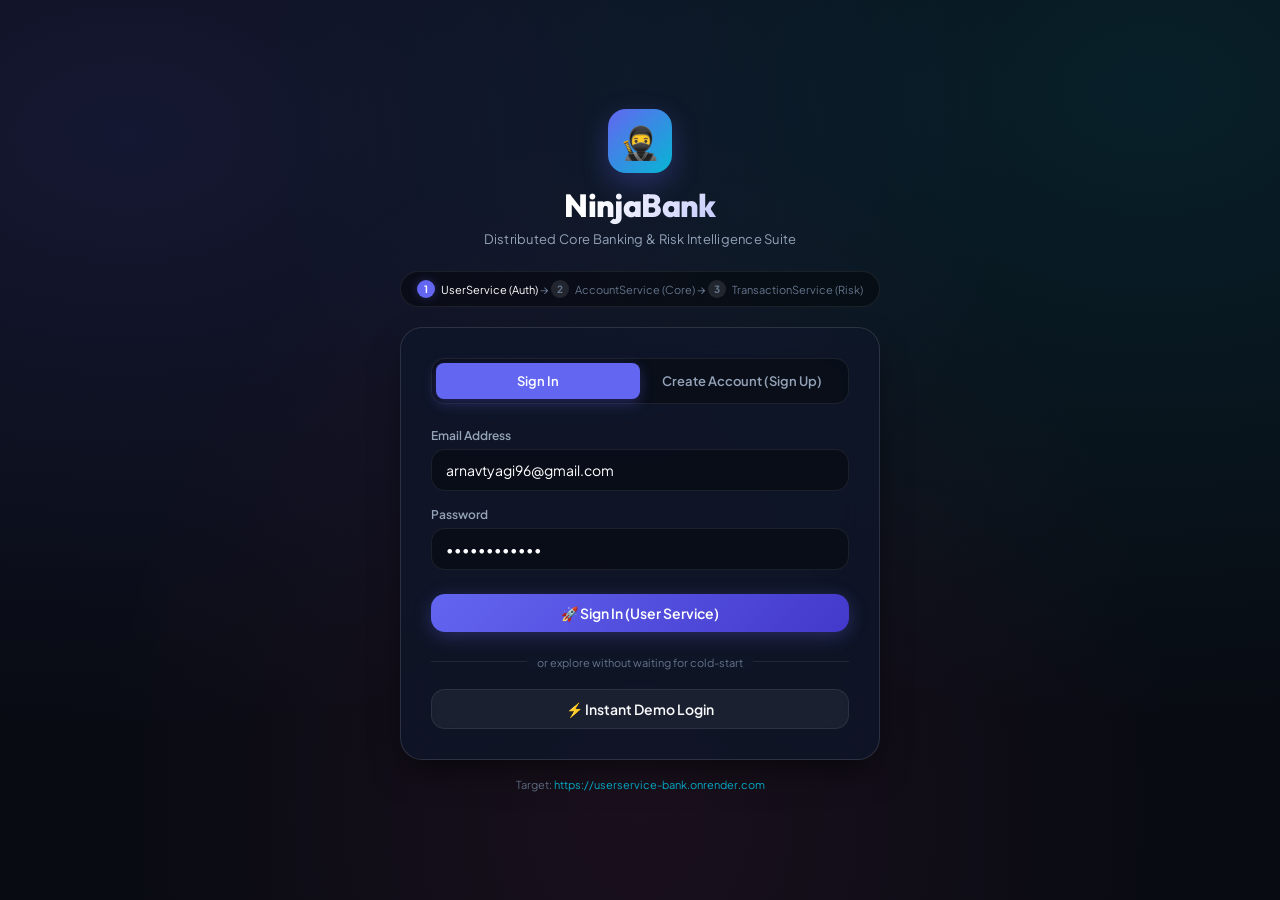
==== commit 8373bbf4: "feat: sync 2-screen user journey to gh-pages" ====
--- a/index.html
+++ b/index.html
@@ -3,268 +3,377 @@
 <head>
   <meta charset="UTF-8">
   <meta name="viewport" content="width=device-width, initial-scale=1.0">
-  <title>NinjaBank - Distributed Banking & Risk Intelligence Suite</title>
+  <title>NinjaBank - Distributed Banking & Risk Engine</title>
   <link rel="stylesheet" href="./css/style.css">
   <link rel="icon" href="data:image/svg+xml,<svg xmlns=%22http://www.w3.org/2000/svg%22 viewBox=%220 0 100 100%22><text y=%22.9em%22 font-size=%2290%22>🥷</text></svg>">
 </head>
 <body>
 
-  <!-- ================= Navigation Bar ================= -->
-  <header class="app-navbar">
-    <div class="brand-wrapper">
-      <div class="brand-logo-icon">🥷</div>
-      <div>
-        <div class="brand-title">NinjaBank <span class="brand-tag">PRO</span></div>
-        <div class="brand-subtitle">Distributed Core Banking & Risk Suite</div>
-      </div>
+  <!-- ========================================================================= -->
+  <!-- SCREEN 1: ONBOARDING & AUTHENTICATION (USER SERVICE)                      -->
+  <!-- Shown when user is NOT logged in                                          -->
+  <!-- ========================================================================= -->
+  <div class="auth-screen-container" id="auth-screen">
+    <div class="auth-box-wrapper">
+      
+      <!-- Brand Header -->
+      <div class="auth-brand-header">
+        <div class="brand-logo-large">🥷</div>
+        <h1 class="auth-title">NinjaBank</h1>
+        <p class="auth-subtitle">Distributed Core Banking & Risk Intelligence Suite</p>
+      </div>
+
+      <!-- Microservice Pipeline Banner -->
+      <div class="pipeline-flow-banner">
+        <div class="pipeline-step active">
+          <span class="step-num">1</span>
+          <span class="step-txt">UserService (Auth)</span>
+        </div>
+        <span class="pipeline-arrow">→</span>
+        <div class="pipeline-step">
+          <span class="step-num">2</span>
+          <span class="step-txt">AccountService (Core)</span>
+        </div>
+        <span class="pipeline-arrow">→</span>
+        <div class="pipeline-step">
+          <span class="step-num">3</span>
+          <span class="step-txt">TransactionService (Risk)</span>
+        </div>
+      </div>
+
+      <!-- Auth Card -->
+      <div class="auth-glass-card">
+        
+        <!-- Toggle Tabs: Sign In vs Sign Up -->
+        <div class="auth-tab-switch">
+          <button type="button" class="auth-tab-btn active" id="tab-btn-signin">Sign In</button>
+          <button type="button" class="auth-tab-btn" id="tab-btn-signup">Create Account (Sign Up)</button>
+        </div>
+
+        <!-- FORM 1: SIGN IN -->
+        <form id="form-signin" class="auth-form-body active">
+          <div class="form-group">
+            <label for="signin-email">Email Address</label>
+            <input type="email" id="signin-email" class="form-control" value="arnavtyagi96@gmail.com" placeholder="name@domain.com" required>
+          </div>
+          <div class="form-group">
+            <label for="signin-password">Password</label>
+            <input type="password" id="signin-password" class="form-control" value="Banking@1234" placeholder="Enter your password" required>
+          </div>
+
+          <button type="submit" class="btn-primary w-100 btn-submit-auth" id="btn-submit-signin">
+            🚀 Sign In (User Service)
+          </button>
+
+          <div class="auth-divider">
+            <span>or explore without waiting for cold-start</span>
+          </div>
+
+          <button type="button" class="btn-secondary w-100" id="btn-guest-pass">
+            ⚡ Instant Demo Login
+          </button>
+        </form>
+
+        <!-- FORM 2: SIGN UP (USER SERVICE) -->
+        <form id="form-signup" class="auth-form-body">
+          <div class="form-row-dual">
+            <div class="form-group">
+              <label for="signup-firstname">First Name</label>
+              <input type="text" id="signup-firstname" class="form-control" placeholder="Arnav" required>
+            </div>
+            <div class="form-group">
+              <label for="signup-lastname">Last Name</label>
+              <input type="text" id="signup-lastname" class="form-control" placeholder="Tyagi" required>
+            </div>
+          </div>
+
+          <div class="form-group">
+            <label for="signup-email">Email Address</label>
+            <input type="email" id="signup-email" class="form-control" placeholder="arnavtyagi@example.com" required>
+          </div>
+
+          <div class="form-group">
+            <label for="signup-password">Password</label>
+            <input type="password" id="signup-password" class="form-control" placeholder="Minimum 6 characters" required>
+          </div>
+
+          <div class="form-row-dual">
+            <div class="form-group">
+              <label for="signup-phone">Phone Number</label>
+              <input type="tel" id="signup-phone" class="form-control" placeholder="9876543210" required>
+            </div>
+            <div class="form-group">
+              <label for="signup-dob">Date of Birth</label>
+              <input type="date" id="signup-dob" class="form-control" value="2000-01-15" required>
+            </div>
+          </div>
+
+          <button type="submit" class="btn-primary w-100 btn-submit-auth" id="btn-submit-signup">
+            📝 Create Account in UserService
+          </button>
+        </form>
+
+        <!-- FORM 3: OTP VERIFICATION (Shown after signup if needed) -->
+        <form id="form-otp" class="auth-form-body">
+          <div class="otp-notice">
+            <span>📬 6-Digit OTP sent to:</span>
+            <strong id="otp-target-email">user@example.com</strong>
+          </div>
+          <div class="form-group">
+            <label for="otp-input-code">Enter OTP Code</label>
+            <input type="text" id="otp-input-code" class="form-control text-center font-bold font-mono text-lg" placeholder="123456" maxlength="6" required>
+          </div>
+          <button type="submit" class="btn-primary w-100" id="btn-submit-otp">
+            ✅ Verify & Activate Account
+          </button>
+          <button type="button" class="btn-ghost w-100 mt-2 text-xs" id="btn-back-to-signin">
+            ← Back to Sign In
+          </button>
+        </form>
+
+      </div>
+
+      <!-- Live Service Endpoint Indicators -->
+      <div class="auth-endpoints-bar">
+        <span>Target: <code>https://userservice-bank.onrender.com</code></span>
+      </div>
+
     </div>
-
-    <!-- Cluster Health Live Badges -->
-    <div class="service-health-grid" id="service-health-header">
-      <div class="service-pill" id="pill-user-service" title="User Service (Auth & Identity)">
-        <span class="dot-status warning" id="dot-user"></span>
-        <span class="pill-name">User Service</span>
-        <span class="pill-latency" id="latency-user">...</span>
-      </div>
-      <div class="service-pill" id="pill-account-service" title="Account Service (Balances & Core)">
-        <span class="dot-status warning" id="dot-account"></span>
-        <span class="pill-name">Account Service</span>
-        <span class="pill-latency" id="latency-account">...</span>
-      </div>
-      <div class="service-pill" id="pill-txn-service" title="Transaction Service (Risk Engine)">
-        <span class="dot-status warning" id="dot-txn"></span>
-        <span class="pill-name">Risk Engine</span>
-        <span class="pill-latency" id="latency-txn">...</span>
-      </div>
-    </div>
-
-    <!-- Top Action Buttons -->
-    <div class="auth-user-bar">
-      <button class="btn-secondary btn-sm" id="btn-ping-all" title="Ping all 3 microservices and measure latency">
-        <span>⚡ Ping All</span>
-      </button>
-      <button class="btn-secondary btn-sm" id="btn-open-config" title="Configure endpoints">
-        <span>⚙️ Endpoints</span>
-      </button>
-      <button class="btn-primary btn-sm" id="btn-open-auth">
-        <span id="auth-btn-label">👤 Sign In</span>
-      </button>
-      <button class="btn-secondary btn-sm" id="btn-logout-header" style="display: none;" title="Logout from session">
-        <span>🚪 Logout</span>
-      </button>
-    </div>
-  </header>
-
-  <!-- ================= Navigation Tabs Bar ================= -->
-  <nav class="nav-tabs-wrapper">
-    <div class="nav-tabs-container">
-      <button class="tab-btn active" data-tab="tab-gateway">
-        <span class="tab-icon">🛡️</span>
-        <span class="tab-text">Risk & Transfer Gateway</span>
-      </button>
-      <button class="tab-btn" data-tab="tab-account">
-        <span class="tab-icon">💳</span>
-        <span class="tab-text">Account Service Hub</span>
-        <span class="tab-badge">Core</span>
-      </button>
-      <button class="tab-btn" data-tab="tab-user">
-        <span class="tab-icon">👤</span>
-        <span class="tab-text">User & Auth Portal</span>
-        <span class="tab-badge" id="auth-tab-status">Guest</span>
-      </button>
-      <button class="tab-btn" data-tab="tab-compliance">
-        <span class="tab-icon">⚖️</span>
-        <span class="tab-text">Compliance & Risk Profile</span>
-      </button>
-      <button class="tab-btn" data-tab="tab-ledger">
-        <span class="tab-icon">📜</span>
-        <span class="tab-text">Audit Ledger</span>
-        <span class="tab-counter" id="tab-ledger-count">0</span>
-      </button>
-      <button class="tab-btn" data-tab="tab-cluster">
-        <span class="tab-icon">🌐</span>
-        <span class="tab-text">Cluster Diagnostics</span>
-      </button>
-    </div>
-  </nav>
-
-  <!-- ================= Main App Container ================= -->
-  <main class="app-container">
-
-    <!-- ================= TAB 1: RISK & TRANSFER GATEWAY ================= -->
-    <section class="tab-panel active" id="tab-gateway">
-
-      <!-- Hero Subhead Banner -->
-      <div class="dashboard-hero">
-        <div class="hero-text">
-          <h1>Deterministic Risk & Transfer Studio</h1>
-          <p>Real-time pre-transfer risk assessment (0–100) guarding against unauthorized transfers, velocity anomalies, and new-device fraud.</p>
-        </div>
-        <div class="hero-meta-badges">
-          <div class="device-indicator-box">
-            <span class="meta-icon">📱</span>
-            <div class="meta-content">
-              <span class="meta-label">Device Fingerprint</span>
-              <code id="display-device-id">Detecting...</code>
-            </div>
-          </div>
-          <div class="device-indicator-box">
-            <span class="meta-icon">🔑</span>
-            <div class="meta-content">
-              <span class="meta-label">Active Session</span>
-              <span id="active-session-email">arnavtyagi96@gmail.com</span>
-            </div>
-          </div>
-        </div>
-      </div>
-
-      <!-- Main Dashboard Grid -->
+  </div>
+
+
+  <!-- ========================================================================= -->
+  <!-- SCREEN 2: MAIN BANKING APP DASHBOARD                                      -->
+  <!-- Shown when user IS logged in                                              -->
+  <!-- ========================================================================= -->
+  <div class="main-app-screen" id="main-app-screen" style="display: none;">
+
+    <!-- Top App Navigation -->
+    <header class="app-navbar">
+      <div class="brand-wrapper">
+        <div class="brand-logo-icon">🥷</div>
+        <div>
+          <div class="brand-title">NinjaBank <span class="brand-tag">PRO</span></div>
+          <div class="brand-subtitle">Distributed Banking Architecture</div>
+        </div>
+      </div>
+
+      <!-- Live Microservices Health Dots -->
+      <div class="service-health-grid">
+        <div class="service-pill" id="pill-user" title="UserService (Identity & Auth)">
+          <span class="dot-status" id="dot-user"></span>
+          <span>User Service</span>
+          <span class="pill-latency" id="lat-user">...</span>
+        </div>
+        <div class="service-pill" id="pill-account" title="AccountService (Core Banking & Ledger)">
+          <span class="dot-status" id="dot-account"></span>
+          <span>Account Service</span>
+          <span class="pill-latency" id="lat-account">...</span>
+        </div>
+        <div class="service-pill" id="pill-txn" title="TransactionService (Deterministic Risk Engine)">
+          <span class="dot-status" id="dot-txn"></span>
+          <span>Transaction Service</span>
+          <span class="pill-latency" id="lat-txn">...</span>
+        </div>
+      </div>
+
+      <!-- User Session & Logout -->
+      <div class="user-session-bar">
+        <div class="user-avatar-badge">
+          <span class="avatar-icon">👤</span>
+          <div class="avatar-info">
+            <span class="avatar-email" id="header-user-email">arnavtyagi96@gmail.com</span>
+            <span class="avatar-role" id="header-user-role">VERIFIED USER</span>
+          </div>
+        </div>
+        <button class="btn-secondary btn-sm" id="btn-logout" title="Sign out from session">
+          🚪 Logout
+        </button>
+      </div>
+    </header>
+
+    <!-- Main Content Container -->
+    <main class="app-container">
+
+      <!-- Banking Dashboard Grid -->
       <div class="dashboard-grid">
 
-        <!-- Left Column: Core Transfer Execution -->
+        <!-- ================= LEFT COLUMN ================= -->
         <div class="dashboard-left">
 
-          <!-- Sender Account Glance Card -->
+          <!-- 1. ACCOUNT SERVICE CARD (Core Balances & Account Info) -->
           <div class="glass-card mb-4">
             <div class="card-header-flex">
               <div class="card-title-group">
-                <h3>💳 Sender Account Details</h3>
-                <span class="badge-tag live-badge">Live AccountService</span>
+                <h3>💳 Core Account & Balances</h3>
+                <span class="badge-tag live-badge">AccountService</span>
               </div>
               <div class="card-actions-group">
-                <button class="btn-success btn-xs" id="btn-quick-deposit">
-                  + Deposit
+                <button class="btn-success btn-xs" id="btn-action-deposit">
+                  + Add Money (Deposit)
                 </button>
-                <button class="btn-secondary btn-xs" id="btn-quick-withdraw">
-                  - Withdraw
+                <button class="btn-secondary btn-xs" id="btn-refresh-balance" title="Refresh from Account Service">
+                  🔄 Refresh
                 </button>
-                <button class="btn-secondary btn-xs" id="btn-refresh-account" title="Refresh balance">
-                  🔄
-                </button>
-              </div>
-            </div>
-
-            <div class="account-glance-card">
-              <div class="account-meta">
-                <span class="acc-label">Source Account</span>
-                <span class="acc-num" id="card-acc-num">ACC-1001</span>
-                <span class="acc-name" id="card-acc-name">Loading Account Service...</span>
-              </div>
-              <div class="account-balance-view">
-                <span class="acc-label">Live Available Balance</span>
-                <div class="balance-amount" id="card-acc-balance">₹0.00</div>
-                <span class="status-active-pill" id="card-acc-status">CONNECTING</span>
-              </div>
-            </div>
-
-            <!-- Transfer Input Form -->
-            <form id="transfer-form">
+              </div>
+            </div>
+
+            <!-- Virtual Bank Card -->
+            <div class="virtual-bank-card">
+              <div class="card-chip-row">
+                <span class="card-chip"></span>
+                <span class="card-network-brand">NINJA BANK</span>
+              </div>
+              <div class="card-balance-display">
+                <span class="card-balance-label">Available Balance (AccountService)</span>
+                <div class="card-balance-val" id="display-balance">₹0.00</div>
+              </div>
+              <div class="card-footer-row">
+                <div>
+                  <span class="card-sub-label">ACCOUNT NUMBER</span>
+                  <span class="card-account-num font-mono" id="display-account-num">ACC-1001</span>
+                </div>
+                <div>
+                  <span class="card-sub-label">HOLDER</span>
+                  <span class="card-holder-name" id="display-holder-name">Arnav Tyagi</span>
+                </div>
+                <div>
+                  <span class="card-sub-label">STATUS</span>
+                  <span class="status-active-pill" id="display-account-status">ACTIVE</span>
+                </div>
+              </div>
+            </div>
+
+            <!-- Architecture callout -->
+            <div class="arch-tip-banner">
+              <span class="tip-icon">ℹ️</span>
+              <span><strong>AccountService</strong> holds the real balance. When you transfer, <strong>TransactionService</strong> calculates risk, and then instructs <strong>AccountService</strong> to debit/credit!</span>
+            </div>
+          </div>
+
+          <!-- 2. TRANSACTION SERVICE & RISK ENGINE (Send Money) -->
+          <div class="glass-card">
+            <div class="card-header-flex">
+              <div class="card-title-group">
+                <h3>🛡️ Send Money via Transaction Service</h3>
+                <span class="badge-tag" style="background: rgba(99, 102, 241, 0.2); color: var(--primary-light);">Deterministic Risk Engine</span>
+              </div>
+              <div class="device-fingerprint-pill">
+                <span>📱 Device:</span>
+                <code id="display-device-id">DEV-HASH</code>
+              </div>
+            </div>
+
+            <!-- Transfer Form -->
+            <form id="transfer-money-form">
+              
               <div class="form-row-dual">
                 <div class="form-group">
-                  <label for="input-from-acc">From Account Number</label>
-                  <input type="text" id="input-from-acc" class="form-control" value="ACC-1001" required>
+                  <label for="txn-from-account">From Account (Source)</label>
+                  <input type="text" id="txn-from-account" class="form-control" value="ACC-1001" required>
                 </div>
                 <div class="form-group">
-                  <label for="input-to-acc">Beneficiary / Receiver Account</label>
-                  <input type="text" id="input-to-acc" class="form-control" placeholder="e.g. ACC-2002" value="ACC-2002" required>
-                </div>
-              </div>
-
-              <!-- Quick Presets for Beneficiaries -->
+                  <label for="txn-to-account">Receiver Account Number</label>
+                  <input type="text" id="txn-to-account" class="form-control" value="ACC-2002" placeholder="e.g. ACC-2002" required>
+                </div>
+              </div>
+
+              <!-- Beneficiary Quick Chips -->
               <div class="quick-chips-row mb-3">
                 <span class="quick-chip-label">Quick Beneficiary:</span>
-                <button type="button" class="chip-btn" data-fill-to="ACC-2002">ACC-2002 (Frequent)</button>
-                <button type="button" class="chip-btn" data-fill-to="ACC-9999">ACC-9999 (New Receiver)</button>
-                <button type="button" class="chip-btn" data-fill-to="ACC-5555">ACC-5555 (External)</button>
+                <button type="button" class="chip-btn" data-fill-rec="ACC-2002">ACC-2002 (Frequent)</button>
+                <button type="button" class="chip-btn" data-fill-rec="ACC-9999">ACC-9999 (New Receiver +20 Risk)</button>
+                <button type="button" class="chip-btn" data-fill-rec="ACC-5555">ACC-5555 (External)</button>
               </div>
 
               <div class="form-group">
-                <label for="input-amount">Transfer Amount (INR)</label>
+                <label for="txn-amount">Transfer Amount (INR)</label>
                 <div class="input-icon-wrapper">
                   <span class="input-symbol">₹</span>
-                  <input type="number" id="input-amount" class="form-control has-symbol" placeholder="Enter amount" min="1" step="any" value="2500" required>
-                </div>
-              </div>
-
-              <!-- Quick Amount Preset Chips -->
+                  <input type="number" id="txn-amount" class="form-control has-symbol" value="2500" min="1" step="any" required>
+                </div>
+              </div>
+
+              <!-- Amount Preset Chips -->
               <div class="quick-chips-row mb-4">
-                <span class="quick-chip-label">Presets:</span>
-                <button type="button" class="chip-btn" data-amount="500">₹500 (Low)</button>
-                <button type="button" class="chip-btn" data-amount="2500">₹2,500 (Standard)</button>
-                <button type="button" class="chip-btn" data-amount="25000">₹25,000 (Medium)</button>
-                <button type="button" class="chip-btn" data-amount="75000">₹75,000 (High)</button>
-                <button type="button" class="chip-btn" data-amount="150000">₹1,50,000 (Very High)</button>
-              </div>
-
-              <!-- Real-time Live Risk Gauge Widget -->
+                <span class="quick-chip-label">Quick Amounts:</span>
+                <button type="button" class="chip-btn" data-set-amt="500">₹500 (Low Risk)</button>
+                <button type="button" class="chip-btn" data-set-amt="2500">₹2,500 (Normal)</button>
+                <button type="button" class="chip-btn" data-set-amt="25000">₹25,000 (Medium)</button>
+                <button type="button" class="chip-btn" data-set-amt="75000">₹75,000 (High Risk)</button>
+                <button type="button" class="chip-btn" data-set-amt="150000">₹1,50,000 (Very High)</button>
+              </div>
+
+              <!-- LIVE DETERMINISTIC RISK METER GAUGE -->
               <div class="risk-meter-container mb-4">
                 <div class="risk-meter-header">
                   <div>
                     <div class="risk-engine-label">
                       <span class="pulse-dot"></span>
-                      <span>Real-time Risk Engine Assessment</span>
+                      <span>Real-Time Risk Engine Assessment</span>
                     </div>
-                    <div class="risk-summary-text" id="risk-summary-text">
-                      Analyzing transfer parameters against deterministic rules...
+                    <div class="risk-summary-text" id="live-risk-summary">
+                      Evaluating deterministic rules before transfer...
                     </div>
                   </div>
                   <div class="risk-score-badge-wrap">
                     <div class="risk-score-display-group">
-                      <span class="risk-score-display" id="risk-score-value">0</span>
+                      <span class="risk-score-display" id="live-risk-score">0</span>
                       <span class="risk-score-max">/100</span>
                     </div>
                     <div>
-                      <span class="risk-level-badge low" id="risk-level-badge">LOW RISK</span>
+                      <span class="risk-level-badge low" id="live-risk-badge">LOW RISK</span>
                     </div>
                   </div>
                 </div>
 
-                <!-- Animated Progress Track -->
+                <!-- Animated Progress Bar -->
                 <div class="risk-progress-track">
-                  <div class="risk-progress-bar" id="risk-progress-bar" style="width: 0%; background-color: var(--risk-low);"></div>
-                </div>
-
-                <!-- Three Threshold Markers -->
+                  <div class="risk-progress-bar" id="live-risk-bar" style="width: 0%; background-color: var(--risk-low);"></div>
+                </div>
+
+                <!-- Threshold Markers -->
                 <div class="risk-threshold-markers">
                   <span class="marker low">0–30: LOW (Instant)</span>
                   <span class="marker med">31–80: MEDIUM (Confirm)</span>
-                  <span class="marker high">81–100: HIGH (Risk Pwd)</span>
-                </div>
-
-                <!-- Triggered Factors Pills -->
+                  <span class="marker high">81–100: HIGH (Risk Password)</span>
+                </div>
+
+                <!-- Triggered Risk Factors -->
                 <div class="factors-section mt-3">
                   <span class="factors-label">Triggered Risk Factors:</span>
-                  <div class="factors-pill-group" id="risk-factors-container">
-                    <span class="factor-none">No risk factors triggered</span>
+                  <div class="factors-pill-group" id="live-risk-factors">
+                    <span class="factor-none">No critical factors triggered</span>
                   </div>
                 </div>
               </div>
 
               <!-- Submit Transfer Button -->
-              <button type="submit" class="btn-primary btn-lg w-100" id="btn-submit-transfer">
-                🚀 Execute Secure Transfer
+              <button type="submit" class="btn-primary btn-lg w-100" id="btn-execute-transfer">
+                🚀 Initiate Secure Transfer (Calls TransactionService → AccountService)
               </button>
+
             </form>
           </div>
 
         </div>
 
-        <!-- Right Column: Live Risk Profile & Security Shield -->
+        <!-- ================= RIGHT COLUMN ================= -->
         <div class="dashboard-right">
 
-          <!-- User Risk Profile State Card -->
+          <!-- 1. USER RISK PROFILE & SECURITY SHIELD -->
           <div class="glass-card mb-4">
             <div class="card-header-flex">
               <div class="card-title-group">
-                <h3>🛡️ Security State & Risk Profile</h3>
-                <span class="badge-tag" style="background: rgba(99, 102, 241, 0.15); color: var(--primary-light);">UserRiskProfile</span>
-              </div>
-              <button class="btn-secondary btn-xs" id="btn-refresh-profile" title="Refresh Profile">
-                🔄 Refresh
+                <h3>🛡️ User Risk Profile</h3>
+                <span class="badge-tag">UserRiskProfile</span>
+              </div>
+              <button class="btn-secondary btn-xs" id="btn-open-set-risk-pwd">
+                🔐 Set Risk Password
               </button>
             </div>
 
-            <!-- Security Alert Banner -->
+            <!-- Security Alert Box -->
             <div class="security-status-alert safe" id="security-alert-box">
               <span class="alert-icon">🛡️</span>
               <div class="alert-content">
@@ -273,641 +382,144 @@
               </div>
             </div>
 
-            <!-- Stats Metric Cards Grid -->
+            <!-- Metric Stats Grid -->
             <div class="profile-stats-grid">
               <div class="stat-metric-box">
-                <div class="metric-value" id="profile-risk-score">0</div>
+                <div class="metric-value" id="profile-base-score">0</div>
                 <div class="metric-label">Base Risk Score</div>
               </div>
               <div class="stat-metric-box">
-                <div class="metric-value text-success" id="profile-safe-count">0</div>
+                <div class="metric-value text-success" id="profile-safe-audits">0</div>
                 <div class="metric-label">Safe Audits (-5)</div>
               </div>
               <div class="stat-metric-box">
-                <div class="metric-value text-danger" id="profile-unsafe-count">0</div>
+                <div class="metric-value text-danger" id="profile-unsafe-audits">0</div>
                 <div class="metric-label">Unsafe Audits (+15)</div>
               </div>
               <div class="stat-metric-box">
-                <div class="metric-value text-warning" id="profile-failed-attempts">0 / 6</div>
-                <div class="metric-label">Failed Attempts</div>
-              </div>
-            </div>
-
-            <!-- Failed Attempts 6-Stage Progress Indicator -->
+                <div class="metric-value text-warning" id="profile-failed-pwds">0 / 6</div>
+                <div class="metric-label">Failed Passwords</div>
+              </div>
+            </div>
+
+            <!-- Penalty 6-Step Stepper -->
             <div class="failed-attempts-stepper mb-3">
               <div class="stepper-label">Risk Password Failure Penalty Stages:</div>
               <div class="stepper-track">
-                <div class="step-pill" id="step-1" title="Attempt 1: Retry permitted">1</div>
-                <div class="step-pill" id="step-2" title="Attempt 2: Retry permitted">2</div>
-                <div class="step-pill" id="step-3" title="Attempt 3: Retry permitted">3</div>
-                <div class="step-pill warn" id="step-4" title="Attempt 4: Security Warning">4 ⚠️</div>
-                <div class="step-pill danger" id="step-5" title="Attempt 5: 15-Minute Rate Limit">5 ⏳</div>
-                <div class="step-pill frozen" id="step-6" title="Attempt 6: Account Frozen 24 Hours">6 ❄️</div>
-              </div>
-            </div>
-
-            <div class="card-btn-footer">
-              <button class="btn-secondary w-100" id="btn-open-risk-pwd">
-                🔐 Set / Update Risk Password
-              </button>
-            </div>
-          </div>
-
-          <!-- Deterministic Rule Engine Reference Guide -->
+                <div class="step-pill" id="step-1">1</div>
+                <div class="step-pill" id="step-2">2</div>
+                <div class="step-pill" id="step-3">3</div>
+                <div class="step-pill warn" id="step-4">4 ⚠️</div>
+                <div class="step-pill danger" id="step-5">5 ⏳</div>
+                <div class="step-pill frozen" id="step-6">6 ❄️</div>
+              </div>
+            </div>
+
+            <!-- Compliance Simulator Buttons -->
+            <div style="border-top: 1px solid var(--border-subtle); padding-top: 14px; margin-top: 14px;">
+              <span class="text-xs text-subtle font-bold" style="display: block; margin-bottom: 8px;">ADMIN AUDIT REVIEW SIMULATOR:</span>
+              <div class="form-row-dual">
+                <button type="button" class="btn-success btn-xs" id="btn-audit-safe">
+                  ✅ Audit SAFE (-5)
+                </button>
+                <button type="button" class="btn-danger btn-xs" id="btn-audit-unsafe">
+                  ⚠️ Audit UNSAFE (+15)
+                </button>
+              </div>
+            </div>
+          </div>
+
+          <!-- 2. ARCHITECTURE & MICROSERVICES CLUSTER EXPLORER -->
           <div class="glass-card">
             <div class="card-header-flex">
               <div class="card-title-group">
-                <h3>📐 Deterministic Risk Rules</h3>
-                <span class="badge-tag" style="background: rgba(16, 185, 129, 0.15); color: var(--risk-low);">Rule Spec</span>
-              </div>
-            </div>
-            <ul class="rules-spec-list">
-              <li>
-                <span class="rule-chip chip-amber">+25</span>
-                <div>
-                  <strong>Large Transaction:</strong> Amount &gt; 2x sender's average
-                </div>
-              </li>
-              <li>
-                <span class="rule-chip chip-rose">+50</span>
-                <div>
-                  <strong>Very Large Transaction:</strong> Amount &gt; 5x sender's average
-                </div>
-              </li>
-              <li>
-                <span class="rule-chip chip-cyan">+20</span>
-                <div>
-                  <strong>New Receiver:</strong> First time sending money to this account
-                </div>
-              </li>
-              <li>
-                <span class="rule-chip chip-indigo">+15</span>
-                <div>
-                  <strong>New Device:</strong> Device fingerprint not recognized
-                </div>
-              </li>
-              <li>
-                <span class="rule-chip chip-purple">+15</span>
-                <div>
-                  <strong>Unusual Time:</strong> Transaction between 11 PM and 5 AM
-                </div>
-              </li>
-              <li>
-                <span class="rule-chip chip-emerald">±Live</span>
-                <div>
-                  <strong>Historical Behavior:</strong> SAFE audits reduce risk (-5); UNSAFE increase (+15)
-                </div>
-              </li>
-            </ul>
-          </div>
-
-        </div>
-
-      </div>
-
-    </section>
-
-    <!-- ================= TAB 2: ACCOUNT SERVICE HUB ================= -->
-    <section class="tab-panel" id="tab-account">
-      <div class="dashboard-hero">
-        <div class="hero-text">
-          <h1>Account Service - Core Banking Hub</h1>
-          <p>Direct communication with Account Service at <code>https://accountservice-bank.onrender.com</code>.</p>
-        </div>
-      </div>
-
-      <div class="dashboard-grid">
-        <!-- Account Lookup & Details Card -->
-        <div class="dashboard-left">
-          <div class="glass-card mb-4">
-            <div class="card-header-flex">
-              <h3>🔍 Real-Time Account Inspector</h3>
-              <span class="badge-tag">GET /accounts/{accountNumber}</span>
-            </div>
-            <div class="form-row-dual">
-              <div class="form-group flex-1">
-                <label for="acc-search-input">Account Number</label>
-                <input type="text" id="acc-search-input" class="form-control" value="ACC-1001" placeholder="e.g. ACC-1001">
-              </div>
-              <div class="form-group" style="align-self: flex-end;">
-                <button class="btn-primary" id="btn-fetch-account-details">Query Account</button>
-              </div>
-            </div>
-
-            <!-- Result Display Card -->
-            <div class="account-details-card mt-3" id="account-details-view">
-              <div class="detail-row">
-                <span class="detail-key">Account Number</span>
-                <span class="detail-val font-mono" id="dtl-acc-num">ACC-1001</span>
-              </div>
-              <div class="detail-row">
-                <span class="detail-key">Account Holder</span>
-                <span class="detail-val" id="dtl-acc-name">Loading...</span>
-              </div>
-              <div class="detail-row">
-                <span class="detail-key">Balance</span>
-                <span class="detail-val text-success font-bold text-lg" id="dtl-acc-balance">₹0.00</span>
-              </div>
-              <div class="detail-row">
-                <span class="detail-key">Account Type</span>
-                <span class="detail-val" id="dtl-acc-type">SAVINGS</span>
-              </div>
-              <div class="detail-row">
-                <span class="detail-key">Status</span>
-                <span class="detail-val status-pill-active" id="dtl-acc-status">ACTIVE</span>
-              </div>
-              <div class="detail-row">
-                <span class="detail-key">Created At</span>
-                <span class="detail-val font-mono text-xs" id="dtl-acc-created">-</span>
-              </div>
-            </div>
-          </div>
-
-          <!-- Account Transfer Directly via Account Service -->
-          <div class="glass-card">
-            <div class="card-header-flex">
-              <h3>🔄 Direct Ledger Transfer (Account Service)</h3>
-              <span class="badge-tag">POST /accounts/transfer</span>
-            </div>
-            <p class="text-sm text-muted mb-3">Direct core balance transfer bypasses Transaction Service risk engine.</p>
-            <div class="form-row-dual">
-              <div class="form-group">
-                <label for="direct-from-acc">From Account</label>
-                <input type="text" id="direct-from-acc" class="form-control" value="ACC-1001">
-              </div>
-              <div class="form-group">
-                <label for="direct-to-acc">To Account</label>
-                <input type="text" id="direct-to-acc" class="form-control" value="ACC-2002">
-              </div>
-            </div>
-            <div class="form-group">
-              <label for="direct-amount">Amount (₹)</label>
-              <input type="number" id="direct-amount" class="form-control" value="500" min="1">
-            </div>
-            <button class="btn-primary w-100" id="btn-submit-direct-transfer">Direct Core Transfer</button>
-          </div>
-        </div>
-
-        <!-- Account Operations (Deposit & Withdraw) -->
-        <div class="dashboard-right">
-          <!-- Direct Deposit Card -->
-          <div class="glass-card mb-4">
-            <div class="card-header-flex">
-              <h3>💵 Deposit Funds</h3>
-              <span class="badge-tag">POST /accounts/{acc}/deposit</span>
-            </div>
-            <div class="form-group">
-              <label for="deposit-acc-target">Target Account</label>
-              <input type="text" id="deposit-acc-target" class="form-control" value="ACC-1001">
-            </div>
-            <div class="form-group">
-              <label for="deposit-amount-input">Deposit Amount (₹)</label>
-              <input type="number" id="deposit-amount-input" class="form-control" value="10000" min="10">
-            </div>
-            <!-- Quick Chips -->
-            <div class="quick-chips-row mb-3">
-              <button type="button" class="chip-btn" data-dep-amount="1000">+ ₹1,000</button>
-              <button type="button" class="chip-btn" data-dep-amount="5000">+ ₹5,000</button>
-              <button type="button" class="chip-btn" data-dep-amount="10000">+ ₹10,000</button>
-              <button type="button" class="chip-btn" data-dep-amount="50000">+ ₹50,000</button>
-            </div>
-            <button class="btn-success w-100" id="btn-execute-deposit">Execute Deposit</button>
-          </div>
-
-          <!-- Direct Withdraw Card -->
-          <div class="glass-card">
-            <div class="card-header-flex">
-              <h3>🏧 Withdraw Funds</h3>
-              <span class="badge-tag">POST /accounts/{acc}/withdraw</span>
-            </div>
-            <div class="form-group">
-              <label for="withdraw-acc-target">Source Account</label>
-              <input type="text" id="withdraw-acc-target" class="form-control" value="ACC-1001">
-            </div>
-            <div class="form-group">
-              <label for="withdraw-amount-input">Withdraw Amount (₹)</label>
-              <input type="number" id="withdraw-amount-input" class="form-control" value="1000" min="10">
-            </div>
-            <button class="btn-danger w-100" id="btn-execute-withdraw">Execute Withdrawal</button>
-          </div>
-        </div>
-      </div>
-    </section>
-
-    <!-- ================= TAB 3: USER & AUTH PORTAL ================= -->
-    <section class="tab-panel" id="tab-user">
-      <div class="dashboard-hero">
-        <div class="hero-text">
-          <h1>User Service & Identity Portal</h1>
-          <p>Authentication, OTP Verification, and JWT Security via <code>https://userservice-bank.onrender.com</code>.</p>
-        </div>
-      </div>
-
-      <div class="dashboard-grid">
-        <!-- Auth Actions Forms -->
-        <div class="dashboard-left">
-          <!-- Sub Navigation for Auth Tabs -->
-          <div class="subtabs-bar mb-3">
-            <button class="subtab-btn active" data-subtab="subtab-login">Sign In</button>
-            <button class="subtab-btn" data-subtab="subtab-signup">Register / Sign Up</button>
-            <button class="subtab-btn" data-subtab="subtab-otp">Verify OTP</button>
-            <button class="subtab-btn" data-subtab="subtab-forgot">Forgot Password</button>
-          </div>
-
-          <!-- Form 1: Sign In -->
-          <div class="glass-card subtab-content active" id="subtab-login">
-            <div class="card-header-flex">
-              <h3>🔐 Sign In (User Service)</h3>
-              <span class="badge-tag">POST /auth/login</span>
-            </div>
-            <form id="portal-login-form">
-              <div class="form-group">
-                <label for="portal-login-email">Email Address</label>
-                <input type="email" id="portal-login-email" class="form-control" value="arnavtyagi96@gmail.com" required>
-              </div>
-              <div class="form-group">
-                <label for="portal-login-password">Password</label>
-                <input type="password" id="portal-login-password" class="form-control" value="Banking@1234" required>
-              </div>
-              <button type="submit" class="btn-primary w-100" id="btn-portal-login">Authenticate & Fetch JWT</button>
-            </form>
-          </div>
-
-          <!-- Form 2: Sign Up -->
-          <div class="glass-card subtab-content" id="subtab-signup">
-            <div class="card-header-flex">
-              <h3>📝 Create New User Account</h3>
-              <span class="badge-tag">POST /auth/signup</span>
-            </div>
-            <form id="portal-signup-form">
-              <div class="form-row-dual">
-                <div class="form-group">
-                  <label for="signup-first-name">First Name</label>
-                  <input type="text" id="signup-first-name" class="form-control" placeholder="Arnav" required>
-                </div>
-                <div class="form-group">
-                  <label for="signup-last-name">Last Name</label>
-                  <input type="text" id="signup-last-name" class="form-control" placeholder="Tyagi" required>
-                </div>
-              </div>
-              <div class="form-group">
-                <label for="signup-email">Email Address</label>
-                <input type="email" id="signup-email" class="form-control" placeholder="user@example.com" required>
-              </div>
-              <div class="form-group">
-                <label for="signup-password">Password</label>
-                <input type="password" id="signup-password" class="form-control" placeholder="Strong password (min 6 chars)" required>
-              </div>
-              <div class="form-row-dual">
-                <div class="form-group">
-                  <label for="signup-phone">Phone Number</label>
-                  <input type="tel" id="signup-phone" class="form-control" placeholder="9876543210" required>
-                </div>
-                <div class="form-group">
-                  <label for="signup-dob">Date of Birth</label>
-                  <input type="date" id="signup-dob" class="form-control" value="2000-01-15" required>
-                </div>
-              </div>
-              <button type="submit" class="btn-primary w-100" id="btn-portal-signup">Register User</button>
-            </form>
-          </div>
-
-          <!-- Form 3: Verify OTP -->
-          <div class="glass-card subtab-content" id="subtab-otp">
-            <div class="card-header-flex">
-              <h3>📬 Verify Email OTP</h3>
-              <span class="badge-tag">POST /auth/verify-otp</span>
-            </div>
-            <form id="portal-otp-form">
-              <div class="form-group">
-                <label for="otp-email">Email Address</label>
-                <input type="email" id="otp-email" class="form-control" value="arnavtyagi96@gmail.com" required>
-              </div>
-              <div class="form-group">
-                <label for="otp-code">6-Digit OTP Code</label>
-                <input type="text" id="otp-code" class="form-control" placeholder="123456" maxlength="6" required>
-              </div>
-              <button type="submit" class="btn-primary w-100" id="btn-portal-otp">Verify Account</button>
-            </form>
-          </div>
-
-          <!-- Form 4: Forgot Password -->
-          <div class="glass-card subtab-content" id="subtab-forgot">
-            <div class="card-header-flex">
-              <h3>🔑 Reset User Password</h3>
-              <span class="badge-tag">POST /auth/forgot-password</span>
-            </div>
-            <form id="portal-forgot-form">
-              <div class="form-group">
-                <label for="forgot-email">Account Email</label>
-                <input type="email" id="forgot-email" class="form-control" placeholder="user@example.com" required>
-              </div>
-              <button type="submit" class="btn-secondary w-100 mb-3" id="btn-request-reset-otp">Request Reset OTP</button>
-            </form>
-
-            <form id="portal-reset-form" class="mt-3">
-              <div class="form-group">
-                <label for="reset-new-password">New Password</label>
-                <input type="password" id="reset-new-password" class="form-control" placeholder="New strong password" required>
-              </div>
-              <button type="submit" class="btn-primary w-100" id="btn-execute-reset-pwd">Update Password</button>
-            </form>
-          </div>
-
-        </div>
-
-        <!-- Right Column: JWT Token Inspector & Live Claims -->
-        <div class="dashboard-right">
-          <div class="glass-card mb-4">
-            <div class="card-header-flex">
-              <h3>🔍 Active JWT Bearer Inspector</h3>
-              <span class="badge-tag" id="token-status-badge">ACTIVE</span>
-            </div>
-
-            <div class="token-claims-table mb-3" id="token-claims-view">
-              <div class="detail-row">
-                <span class="detail-key">Subject (Email)</span>
-                <span class="detail-val font-mono" id="claim-sub">arnavtyagi96@gmail.com</span>
-              </div>
-              <div class="detail-row">
-                <span class="detail-key">Assigned Role</span>
-                <span class="detail-val" id="claim-role">ROLE_USER</span>
-              </div>
-              <div class="detail-row">
-                <span class="detail-key">Issued At</span>
-                <span class="detail-val font-mono text-xs" id="claim-iat">-</span>
-              </div>
-              <div class="detail-row">
-                <span class="detail-key">Expires At</span>
-                <span class="detail-val font-mono text-xs" id="claim-exp">-</span>
-              </div>
-            </div>
-
-            <div class="form-group">
-              <label for="token-raw-display">Raw Bearer Token</label>
-              <textarea id="token-raw-display" class="form-control font-mono text-xs" rows="3" readonly></textarea>
-            </div>
-
-            <div class="flex-gap-2">
-              <button class="btn-secondary btn-sm flex-1" id="btn-copy-token">📋 Copy Token</button>
-              <button class="btn-secondary btn-sm flex-1" id="btn-clear-session">🚪 Clear Session</button>
-            </div>
-          </div>
-
-          <!-- Quick Test Token Card -->
-          <div class="glass-card">
-            <h4>⚡ Pre-Signed Test Token Generator</h4>
-            <p class="text-sm text-muted mb-3">If the User Service on Render is asleep or cold-starting, use a pre-signed test token to test the Risk Engine immediately:</p>
-            <button class="btn-primary w-100" id="btn-apply-test-token-direct">Use Instant Pre-Signed JWT</button>
-          </div>
-        </div>
-      </div>
-    </section>
-
-    <!-- ================= TAB 4: COMPLIANCE & RISK AUDIT STUDIO ================= -->
-    <section class="tab-panel" id="tab-compliance">
-      <div class="dashboard-hero">
-        <div class="hero-text">
-          <h1>Compliance & Risk Audit Studio</h1>
-          <p>Observe how post-transaction administrative audits dynamically increase or decrease a user's base risk score.</p>
-        </div>
-      </div>
-
-      <div class="dashboard-grid">
-        <div class="dashboard-left">
-          <div class="glass-card mb-4">
-            <div class="card-header-flex">
-              <h3>⚖️ Transaction Audit Review Simulator</h3>
-              <span class="badge-tag">TransactionReviewService</span>
-            </div>
-            <p class="text-sm text-muted mb-3">
-              According to the deterministic specification:
-              <br>• Marking a transaction <strong>SAFE</strong> decreases the user's base risk score by <strong>5 points</strong>.
-              <br>• Marking a transaction <strong>UNSAFE</strong> increases the user's base risk score by <strong>15 points</strong>.
-            </p>
-
-            <div class="form-group">
-              <label for="review-target-txn-id">Transaction Reference ID</label>
-              <input type="text" id="review-target-txn-id" class="form-control" value="TXN-DEMO-9001">
-            </div>
-
-            <div class="form-row-dual mt-3">
-              <button class="btn-success" id="btn-studio-mark-safe" style="padding: 14px;">
-                ✅ Mark Audit SAFE (-5 Risk)
+                <h3>🌐 Distributed Architecture</h3>
+                <span class="badge-tag">3 Microservices</span>
+              </div>
+              <button class="btn-secondary btn-xs" id="btn-ping-cluster">
+                ⚡ Ping All
               </button>
-              <button class="btn-danger" id="btn-studio-mark-unsafe" style="padding: 14px;">
-                ⚠️ Mark Audit UNSAFE (+15 Risk)
-              </button>
-            </div>
-          </div>
-
-          <!-- Risk Password Security Configuration -->
-          <div class="glass-card">
-            <div class="card-header-flex">
-              <h3>🔐 Set / Reset Risk Password</h3>
-              <span class="badge-tag">POST /transactions/risk-password</span>
-            </div>
-            <p class="text-sm text-muted mb-3">
-              Set a dedicated BCrypt-hashed password required whenever a transfer scores &gt; 80 (HIGH Risk).
-            </p>
-            <div class="form-group">
-              <label for="risk-pwd-setup-input">New Risk Password</label>
-              <input type="password" id="risk-pwd-setup-input" class="form-control" placeholder="Enter new secret password (e.g. Risk@1234)">
-            </div>
-            <button class="btn-primary w-100" id="btn-save-risk-pwd-direct">Update Risk Password</button>
-          </div>
-        </div>
-
-        <div class="dashboard-right">
-          <div class="glass-card">
-            <div class="card-header-flex">
-              <h3>🚨 Penalty Escalation Matrix</h3>
-              <span class="badge-tag">Security Policy</span>
-            </div>
-            <div class="penalty-matrix">
-              <div class="matrix-card">
-                <span class="matrix-badge normal">Attempts 1 – 3</span>
-                <p>Standard password retry permitted. Remaining attempts counter updated.</p>
-              </div>
-              <div class="matrix-card">
-                <span class="matrix-badge warn">Attempt 4</span>
-                <p>Security Warning triggered. User alerted about impending account lock.</p>
-              </div>
-              <div class="matrix-card">
-                <span class="matrix-badge danger">Attempt 5</span>
-                <p>Rate Limit enforced. Transactions temporarily locked for 15 minutes.</p>
-              </div>
-              <div class="matrix-card">
-                <span class="matrix-badge freeze">Attempt 6</span>
-                <p>Account Frozen. All transaction operations blocked for 24 hours.</p>
-              </div>
-            </div>
-          </div>
-        </div>
-      </div>
-    </section>
-
-    <!-- ================= TAB 5: AUDIT LEDGER ================= -->
-    <section class="tab-panel" id="tab-ledger">
-      <div class="dashboard-hero">
-        <div class="hero-text">
-          <h1>Live Transaction & Risk Audit Ledger</h1>
-          <p>Real-time record of all transfers executed with risk score, decision level, and factor breakdown.</p>
-        </div>
-      </div>
-
-      <div class="glass-card">
+            </div>
+
+            <div class="cluster-summary-list">
+              <div class="cluster-item">
+                <div class="cluster-item-title">
+                  <span class="dot-status" id="dot-cluster-user"></span>
+                  <strong>1. UserService</strong>
+                </div>
+                <div class="cluster-item-desc">Handles user registration, BCrypt password hashing, JWT tokens & devices.</div>
+                <code class="cluster-item-url">https://userservice-bank.onrender.com</code>
+              </div>
+
+              <div class="cluster-item">
+                <div class="cluster-item-title">
+                  <span class="dot-status" id="dot-cluster-txn"></span>
+                  <strong>2. TransactionService (Risk Engine)</strong>
+                </div>
+                <div class="cluster-item-desc">Scores transactions 0–100, enforces Medium confirmation & High Risk Password gates, then calls AccountService.</div>
+                <code class="cluster-item-url">https://transactionservice-bank.onrender.com</code>
+              </div>
+
+              <div class="cluster-item">
+                <div class="cluster-item-title">
+                  <span class="dot-status" id="dot-cluster-acc"></span>
+                  <strong>3. AccountService</strong>
+                </div>
+                <div class="cluster-item-desc">Maintains master bank balances, debit/credit ledger, and deposit/withdraw endpoints.</div>
+                <code class="cluster-item-url">https://accountservice-bank.onrender.com</code>
+              </div>
+            </div>
+          </div>
+
+        </div>
+
+      </div>
+
+      <!-- ================= RECENT PASSBOOK / AUDIT LEDGER ================= -->
+      <div class="glass-card mt-4">
         <div class="card-header-flex">
-          <div class="table-filters-group">
-            <button class="filter-btn active" data-filter="ALL">All (<span id="count-all">0</span>)</button>
-            <button class="filter-btn" data-filter="LOW">Low Risk (<span id="count-low">0</span>)</button>
-            <button class="filter-btn" data-filter="MEDIUM">Medium Risk (<span id="count-med">0</span>)</button>
-            <button class="filter-btn" data-filter="HIGH">High Risk (<span id="count-high">0</span>)</button>
-          </div>
-          <div class="flex-gap-2">
-            <button class="btn-secondary btn-xs" id="btn-clear-ledger">Clear Local Logs</button>
-          </div>
+          <div class="card-title-group">
+            <h3>📜 Transaction Passbook & Risk Audit Trail</h3>
+            <span class="badge-tag" id="passbook-counter">0 Transactions</span>
+          </div>
+          <button class="btn-secondary btn-xs" id="btn-clear-history">
+            Clear Local Logs
+          </button>
         </div>
 
         <div class="table-responsive mt-3">
           <table class="transaction-table">
             <thead>
               <tr>
-                <th>Reference ID</th>
+                <th>Transaction ID</th>
                 <th>Route (From → To)</th>
                 <th>Amount</th>
                 <th>Risk Score</th>
                 <th>Gate Level</th>
                 <th>Triggered Factors</th>
                 <th>Status</th>
-                <th>Action</th>
+                <th>Timestamp</th>
               </tr>
             </thead>
-            <tbody id="transaction-log-body">
-              <tr id="empty-ledger-row">
+            <tbody id="passbook-table-body">
+              <tr>
                 <td colspan="8" class="text-center text-muted p-4">
-                  No transactions recorded yet. Execute a transfer in the Risk Gateway!
+                  No transactions executed yet. Initiate a transfer above!
                 </td>
               </tr>
             </tbody>
           </table>
         </div>
       </div>
-    </section>
-
-    <!-- ================= TAB 6: CLUSTER DIAGNOSTICS ================= -->
-    <section class="tab-panel" id="tab-cluster">
-      <div class="dashboard-hero">
-        <div class="hero-text">
-          <h1>Microservice Cluster Diagnostics</h1>
-          <p>Inspect status, test latency, and configure URLs for each microservice running on Render.</p>
-        </div>
-      </div>
-
-      <div class="dashboard-grid">
-        <div class="dashboard-left">
-          <div class="glass-card mb-4">
-            <div class="card-header-flex">
-              <h3>📡 Microservices Health Matrix</h3>
-              <button class="btn-primary btn-sm" id="btn-cluster-ping-all">Ping All Now</button>
-            </div>
-
-            <!-- Service Card 1: Transaction Service -->
-            <div class="service-diagnostic-card mt-3">
-              <div class="diag-header">
-                <div class="diag-title">
-                  <span class="dot-status warning" id="diag-dot-txn"></span>
-                  <strong>Transaction Service & Risk Engine</strong>
-                </div>
-                <span class="diag-latency" id="diag-latency-txn">Pending</span>
-              </div>
-              <div class="diag-url" id="diag-url-txn">https://transactionservice-bank.onrender.com</div>
-              <div class="diag-endpoints">
-                <span>POST /transactions/assess-risk</span>
-                <span>POST /transactions/transfer</span>
-                <span>POST /transactions/risk-password</span>
-                <span>GET /health</span>
-              </div>
-            </div>
-
-            <!-- Service Card 2: Account Service -->
-            <div class="service-diagnostic-card mt-3">
-              <div class="diag-header">
-                <div class="diag-title">
-                  <span class="dot-status warning" id="diag-dot-account"></span>
-                  <strong>Account Service (Core Banking)</strong>
-                </div>
-                <span class="diag-latency" id="diag-latency-account">Pending</span>
-              </div>
-              <div class="diag-url" id="diag-url-account">https://accountservice-bank.onrender.com</div>
-              <div class="diag-endpoints">
-                <span>GET /accounts/{acc}</span>
-                <span>POST /accounts/{acc}/deposit</span>
-                <span>POST /accounts/{acc}/withdraw</span>
-                <span>POST /accounts/transfer</span>
-              </div>
-            </div>
-
-            <!-- Service Card 3: User Service -->
-            <div class="service-diagnostic-card mt-3">
-              <div class="diag-header">
-                <div class="diag-title">
-                  <span class="dot-status warning" id="diag-dot-user"></span>
-                  <strong>User Service (Auth & Security)</strong>
-                </div>
-                <span class="diag-latency" id="diag-latency-user">Pending</span>
-              </div>
-              <div class="diag-url" id="diag-url-user">https://userservice-bank.onrender.com</div>
-              <div class="diag-endpoints">
-                <span>POST /auth/login</span>
-                <span>POST /auth/signup</span>
-                <span>POST /auth/verify-otp</span>
-                <span>GET /auth/health</span>
-              </div>
-            </div>
-          </div>
-        </div>
-
-        <div class="dashboard-right">
-          <!-- Configuration Form -->
-          <div class="glass-card mb-4">
-            <div class="card-header-flex">
-              <h3>⚙️ Cluster Configuration</h3>
-            </div>
-            <div class="form-group">
-              <label for="cfg-diag-txn-url">Transaction Service URL</label>
-              <input type="text" id="cfg-diag-txn-url" class="form-control" value="https://transactionservice-bank.onrender.com">
-            </div>
-            <div class="form-group">
-              <label for="cfg-diag-account-url">Account Service URL</label>
-              <input type="text" id="cfg-diag-account-url" class="form-control" value="https://accountservice-bank.onrender.com">
-            </div>
-            <div class="form-group">
-              <label for="cfg-diag-user-url">User Service URL</label>
-              <input type="text" id="cfg-diag-user-url" class="form-control" value="https://userservice-bank.onrender.com">
-            </div>
-
-            <div class="form-row-dual mt-3">
-              <button class="btn-secondary" id="btn-cfg-reset-render">Reset to Render Live</button>
-              <button class="btn-secondary" id="btn-cfg-switch-local">Switch to Localhost</button>
-            </div>
-            <button class="btn-primary w-100 mt-2" id="btn-cfg-save-all">Save & Apply Endpoints</button>
-          </div>
-
-          <!-- Cold Start Notice -->
-          <div class="glass-card" style="background: rgba(99, 102, 241, 0.08); border-color: rgba(99, 102, 241, 0.25);">
-            <h4>💡 Render Free-Tier Notice</h4>
-            <p class="text-sm text-muted">
-              Services hosted on Render free tier go to sleep after 15 minutes of inactivity. The first request may take <strong>30–50 seconds</strong> to spin up the container. Once awake, response times are &lt; 200ms.
-            </p>
-          </div>
-        </div>
-      </div>
-    </section>
-
-  </main>
-
-  <!-- ================= MODALS ================= -->
+
+    </main>
+
+  </div>
+
+
+  <!-- ========================================================================= -->
+  <!-- MODALS                                                                    -->
+  <!-- ========================================================================= -->
 
   <!-- Modal 1: MEDIUM Risk Confirmation Modal -->
   <div class="modal-backdrop" id="modal-medium-confirm">
@@ -915,14 +527,14 @@
       <div class="modal-icon-badge warning">⚠️</div>
       <h3 class="modal-title">Medium Risk Detected</h3>
       <p class="modal-desc">
-        This transaction has elevated risk characteristics. Explicit user confirmation is required before proceeding.
+        Transaction score is in the elevated range (31–80). Explicit confirmation is required before Transaction Service calls Account Service.
       </p>
-      <div class="alert-box-warn mb-3" id="medium-factors-breakdown">
-        Factors: LARGE_TRANSACTION, NEW_RECEIVER
+      <div class="alert-box-warn mb-3" id="modal-medium-factors">
+        Triggered Factors: LARGE_TRANSACTION
       </div>
       <div class="modal-actions">
-        <button class="btn-secondary" id="btn-cancel-medium">Cancel Transfer</button>
-        <button class="btn-primary" id="btn-confirm-medium">Confirm & Authorize</button>
+        <button class="btn-secondary" id="btn-medium-cancel">Cancel Transfer</button>
+        <button class="btn-primary" id="btn-medium-confirm">Confirm & Authorize</button>
       </div>
     </div>
   </div>
@@ -933,11 +545,11 @@
       <div class="modal-icon-badge danger">🚨</div>
       <h3 class="modal-title">High Risk Verification</h3>
       <p class="modal-desc">
-        Risk score &gt; 80 detected. Immediate transfer is paused. Enter your dedicated BCrypt Risk Password to authorize:
+        Risk score &gt; 80 detected. To protect your funds, enter your dedicated BCrypt Risk Password to proceed:
       </p>
       <div class="form-group">
-        <label for="input-risk-pwd-prompt">Dedicated Risk Password</label>
-        <input type="password" id="input-risk-pwd-prompt" class="form-control" placeholder="Enter Risk Password" autocomplete="off">
+        <label for="input-modal-risk-pwd">Risk Password</label>
+        <input type="password" id="input-modal-risk-pwd" class="form-control" placeholder="Enter Risk Password" autocomplete="off">
       </div>
       <div class="security-rules-box mb-3">
         <strong>⚠️ Security Penalty Policy:</strong>
@@ -947,8 +559,8 @@
         <div>• 6th failed: Account Frozen for 24 Hours</div>
       </div>
       <div class="modal-actions">
-        <button class="btn-secondary" id="btn-cancel-high">Abort Transfer</button>
-        <button class="btn-danger" id="btn-submit-risk-pwd">Verify & Authorize</button>
+        <button class="btn-secondary" id="btn-high-cancel">Abort Transfer</button>
+        <button class="btn-danger" id="btn-high-submit">Verify & Authorize</button>
       </div>
     </div>
   </div>
@@ -956,10 +568,10 @@
   <!-- Modal 3: Set/Update Risk Password Modal -->
   <div class="modal-backdrop" id="modal-set-password">
     <div class="modal-window">
-      <div class="modal-icon-badge primary">🔐</div>
-      <h3 class="modal-title">Set Risk Password</h3>
+      <div class="modal-icon-badge primary" style="background: rgba(99, 102, 241, 0.2); color: var(--primary-light);">🔐</div>
+      <h3 class="modal-title">Configure Risk Password</h3>
       <p class="modal-desc">
-        Configure a separate Risk Password for authorizing HIGH-risk transactions (&gt; 80 score). Stored securely as a BCrypt hash.
+        Set a separate, dedicated password required whenever a high-risk transfer (&gt; 80 score) is attempted.
       </p>
       <div class="form-group">
         <label for="input-new-risk-pwd">New Risk Password</label>
@@ -972,80 +584,27 @@
     </div>
   </div>
 
-  <!-- Modal 4: Quick Deposit Modal -->
+  <!-- Modal 4: Quick Deposit Modal (Calls AccountService) -->
   <div class="modal-backdrop" id="modal-deposit">
     <div class="modal-window">
       <div class="modal-icon-badge success">💵</div>
-      <h3 class="modal-title">Deposit Money</h3>
-      <p class="modal-desc">Deposit funds directly into account via Account Service.</p>
+      <h3 class="modal-title">Deposit Money (Account Service)</h3>
+      <p class="modal-desc">
+        Deposit funds directly into <code>ACC-1001</code> via <strong>AccountService</strong> (<code>POST /accounts/{acc}/deposit</code>).
+      </p>
       <div class="form-group">
-        <label for="deposit-amount-modal">Amount (₹)</label>
-        <input type="number" id="deposit-amount-modal" class="form-control" value="10000" min="100">
+        <label for="deposit-amount-input">Deposit Amount (₹)</label>
+        <input type="number" id="deposit-amount-input" class="form-control" value="10000" min="100">
+      </div>
+      <div class="quick-chips-row mb-3">
+        <button type="button" class="chip-btn" data-dep-preset="1000">+ ₹1,000</button>
+        <button type="button" class="chip-btn" data-dep-preset="5000">+ ₹5,000</button>
+        <button type="button" class="chip-btn" data-dep-preset="10000">+ ₹10,000</button>
+        <button type="button" class="chip-btn" data-dep-preset="50000">+ ₹50,000</button>
       </div>
       <div class="modal-actions">
         <button class="btn-secondary" id="btn-close-deposit">Cancel</button>
-        <button class="btn-success" id="btn-submit-deposit">Confirm Deposit</button>
-      </div>
-    </div>
-  </div>
-
-  <!-- Modal 5: Quick Withdraw Modal -->
-  <div class="modal-backdrop" id="modal-withdraw">
-    <div class="modal-window">
-      <div class="modal-icon-badge danger">🏧</div>
-      <h3 class="modal-title">Withdraw Money</h3>
-      <p class="modal-desc">Withdraw funds from account via Account Service.</p>
-      <div class="form-group">
-        <label for="withdraw-amount-modal">Amount (₹)</label>
-        <input type="number" id="withdraw-amount-modal" class="form-control" value="1000" min="100">
-      </div>
-      <div class="modal-actions">
-        <button class="btn-secondary" id="btn-close-withdraw">Cancel</button>
-        <button class="btn-danger" id="btn-submit-withdraw">Confirm Withdrawal</button>
-      </div>
-    </div>
-  </div>
-
-  <!-- Modal 6: Transaction JSON Inspector Modal -->
-  <div class="modal-backdrop" id="modal-json-view">
-    <div class="modal-window" style="max-width: 640px;">
-      <div class="modal-icon-badge secondary">📜</div>
-      <h3 class="modal-title">Transaction Audit Record</h3>
-      <pre class="json-code-box" id="json-code-display"></pre>
-      <div class="modal-actions">
-        <button class="btn-secondary" id="btn-copy-json-record">📋 Copy JSON</button>
-        <button class="btn-primary" id="btn-close-json-view">Close</button>
-      </div>
-    </div>
-  </div>
-
-  <!-- ================= Modal: Mandatory Authentication Gate ================= -->
-  <div class="modal-backdrop" id="modal-auth-gate">
-    <div class="modal-window" style="max-width: 440px;">
-      <div class="modal-icon-badge primary" style="background: rgba(99, 102, 241, 0.2); color: var(--primary-light);">🔐</div>
-      <h3 class="modal-title">Sign In to NinjaBank</h3>
-      <p class="modal-desc">
-        Authentication via <strong>UserService</strong> (<code>/auth/login</code>) is required to access your accounts, view live balances, and execute risk-gated transfers.
-      </p>
-
-      <form id="gate-login-form">
-        <div class="form-group">
-          <label for="gate-login-email">Email Address</label>
-          <input type="email" id="gate-login-email" class="form-control" value="arnavtyagi96@gmail.com" placeholder="name@domain.com" required>
-        </div>
-        <div class="form-group">
-          <label for="gate-login-password">Password</label>
-          <input type="password" id="gate-login-password" class="form-control" value="Banking@1234" placeholder="Enter password" required>
-        </div>
-
-        <button type="submit" class="btn-primary w-100" id="btn-gate-submit-login" style="padding: 13px; font-size: 15px;">
-          🚀 Sign In (User Service)
-        </button>
-      </form>
-
-      <div style="display: flex; justify-content: space-between; align-items: center; margin-top: 16px; font-size: 12px; padding-top: 12px; border-top: 1px solid var(--border-subtle);">
-        <a href="javascript:void(0)" id="gate-link-signup" style="color: var(--primary-light); text-decoration: none; font-weight: 600;">Create Account</a>
-        <a href="javascript:void(0)" id="gate-link-guest" style="color: var(--text-subtle); text-decoration: none;">Demo Guest Pass ⚡</a>
+        <button class="btn-success" id="btn-confirm-deposit">Confirm Deposit</button>
       </div>
     </div>
   </div>
--- a/css/style.css
+++ b/css/style.css
@@ -1,40 +1,40 @@
 /* ==========================================================================
-   NinjaBank Unified Dashboard - Core Design System & Styling
+   NinjaBank Unified Architecture - Premium NeoBank Dark Design System
    ========================================================================== */
 
 @import url('https://fonts.googleapis.com/css2?family=Outfit:wght@300;400;500;600;700;800&family=Plus+Jakarta+Sans:wght@400;500;600;700&display=swap');
 
 :root {
-  --bg-dark: #07090e;
-  --bg-card: rgba(15, 23, 42, 0.65);
-  --bg-card-hover: rgba(30, 41, 59, 0.7);
+  --bg-dark: #080b12;
+  --bg-card: rgba(15, 23, 42, 0.78);
+  --bg-card-hover: rgba(30, 41, 59, 0.88);
   --border-subtle: rgba(255, 255, 255, 0.08);
-  --border-glow: rgba(99, 102, 241, 0.3);
-  
+  --border-glow: rgba(99, 102, 241, 0.35);
+
   --primary: #6366f1;
   --primary-light: #818cf8;
-  --primary-glow: rgba(99, 102, 241, 0.25);
+  --primary-glow: rgba(99, 102, 241, 0.3);
   --secondary: #06b6d4;
-  --secondary-glow: rgba(6, 182, 212, 0.25);
-  
+  --secondary-glow: rgba(6, 182, 212, 0.3);
+  --accent: #ec4899;
+
   --risk-low: #10b981;
   --risk-low-bg: rgba(16, 185, 129, 0.15);
   --risk-medium: #f59e0b;
   --risk-medium-bg: rgba(245, 158, 11, 0.15);
   --risk-high: #ef4444;
-  --risk-high-bg: rgba(239, 68, 68, 0.15);
+  --risk-high-bg: rgba(239, 68, 68, 0.18);
 
   --text-main: #f8fafc;
   --text-muted: #94a3b8;
   --text-subtle: #64748b;
-  
+
   --radius-sm: 8px;
   --radius-md: 14px;
-  --radius-lg: 20px;
+  --radius-lg: 22px;
   --radius-full: 9999px;
-  
-  --shadow-card: 0 10px 30px -10px rgba(0, 0, 0, 0.5);
-  --shadow-glow: 0 0 25px rgba(99, 102, 241, 0.2);
+
+  --shadow-card: 0 16px 36px -10px rgba(0, 0, 0, 0.6);
   --transition-smooth: all 0.25s cubic-bezier(0.16, 1, 0.3, 1);
 }
 
@@ -42,15 +42,15 @@
   margin: 0;
   padding: 0;
   box-sizing: border-box;
-  font-family: 'Plus Jakarta Sans', sans-serif;
+  font-family: 'Plus Jakarta Sans', -apple-system, BlinkMacSystemFont, 'Segoe UI', Roboto, sans-serif;
 }
 
 body {
   background-color: var(--bg-dark);
   background-image: 
-    radial-gradient(at 10% 20%, rgba(99, 102, 241, 0.12) 0px, transparent 50%),
-    radial-gradient(at 90% 10%, rgba(6, 182, 212, 0.1) 0px, transparent 50%),
-    radial-gradient(at 50% 90%, rgba(236, 72, 153, 0.08) 0px, transparent 50%);
+    radial-gradient(at 10% 15%, rgba(99, 102, 241, 0.14) 0px, transparent 55%),
+    radial-gradient(at 90% 10%, rgba(6, 182, 212, 0.12) 0px, transparent 55%),
+    radial-gradient(at 50% 90%, rgba(236, 72, 153, 0.08) 0px, transparent 60%);
   background-attachment: fixed;
   color: var(--text-main);
   min-height: 100vh;
@@ -59,13 +59,216 @@
   overflow-x: hidden;
 }
 
-h1, h2, h3, h4, .brand-title {
+h1, h2, h3, h4, .brand-title, .auth-title, .card-network-brand {
   font-family: 'Outfit', sans-serif;
   letter-spacing: -0.02em;
 }
 
 /* ==========================================================================
-   Header & Navigation
+   SCREEN 1: AUTHENTICATION & ONBOARDING (USER SERVICE)
+   ========================================================================== */
+
+.auth-screen-container {
+  min-height: 100vh;
+  display: flex;
+  align-items: center;
+  justify-content: center;
+  padding: 30px 20px;
+  animation: fadeIn 0.4s ease;
+}
+
+.auth-box-wrapper {
+  width: 100%;
+  max-width: 480px;
+}
+
+.auth-brand-header {
+  text-align: center;
+  margin-bottom: 24px;
+}
+
+.brand-logo-large {
+  width: 64px;
+  height: 64px;
+  background: linear-gradient(135deg, var(--primary), var(--secondary));
+  border-radius: 18px;
+  display: inline-flex;
+  align-items: center;
+  justify-content: center;
+  font-size: 32px;
+  box-shadow: 0 10px 28px var(--primary-glow);
+  margin-bottom: 12px;
+  transition: transform 0.3s ease;
+}
+
+.brand-logo-large:hover {
+  transform: rotate(8deg) scale(1.05);
+}
+
+.auth-title {
+  font-size: 32px;
+  font-weight: 800;
+  background: linear-gradient(135deg, #ffffff 40%, var(--primary-light));
+  -webkit-background-clip: text;
+  -webkit-text-fill-color: transparent;
+  margin-bottom: 6px;
+}
+
+.auth-subtitle {
+  color: var(--text-muted);
+  font-size: 13px;
+  letter-spacing: 0.02em;
+}
+
+/* Microservices Pipeline Banner */
+.pipeline-flow-banner {
+  display: flex;
+  align-items: center;
+  justify-content: space-between;
+  background: rgba(0, 0, 0, 0.4);
+  border: 1px solid var(--border-subtle);
+  border-radius: var(--radius-full);
+  padding: 8px 16px;
+  margin-bottom: 20px;
+}
+
+.pipeline-step {
+  display: flex;
+  align-items: center;
+  gap: 6px;
+  font-size: 11px;
+  color: var(--text-subtle);
+}
+
+.pipeline-step.active {
+  color: #fff;
+}
+
+.pipeline-step.active .step-num {
+  background: var(--primary);
+  color: #fff;
+  box-shadow: 0 0 10px var(--primary-glow);
+}
+
+.step-num {
+  width: 18px;
+  height: 18px;
+  border-radius: 50%;
+  background: rgba(255, 255, 255, 0.1);
+  display: inline-flex;
+  align-items: center;
+  justify-content: center;
+  font-size: 10px;
+  font-weight: 700;
+}
+
+.pipeline-arrow {
+  color: var(--text-subtle);
+  font-size: 12px;
+}
+
+/* Glass Card */
+.auth-glass-card {
+  background: var(--bg-card);
+  backdrop-filter: blur(20px);
+  -webkit-backdrop-filter: blur(20px);
+  border: 1px solid rgba(255, 255, 255, 0.12);
+  border-radius: var(--radius-lg);
+  padding: 30px;
+  box-shadow: var(--shadow-card);
+}
+
+.auth-tab-switch {
+  display: flex;
+  background: rgba(0, 0, 0, 0.35);
+  border: 1px solid var(--border-subtle);
+  border-radius: var(--radius-md);
+  padding: 4px;
+  margin-bottom: 24px;
+}
+
+.auth-tab-btn {
+  flex: 1;
+  background: transparent;
+  border: none;
+  color: var(--text-muted);
+  font-size: 13px;
+  font-weight: 600;
+  padding: 10px 0;
+  border-radius: var(--radius-sm);
+  cursor: pointer;
+  transition: var(--transition-smooth);
+}
+
+.auth-tab-btn.active {
+  background: var(--primary);
+  color: #fff;
+  box-shadow: 0 4px 14px var(--primary-glow);
+}
+
+.auth-form-body {
+  display: none;
+  animation: fadeIn 0.3s ease;
+}
+
+.auth-form-body.active {
+  display: block;
+}
+
+.btn-submit-auth {
+  padding: 14px;
+  font-size: 15px;
+  margin-top: 8px;
+}
+
+.auth-divider {
+  text-align: center;
+  position: relative;
+  margin: 18px 0;
+}
+
+.auth-divider::before {
+  content: '';
+  position: absolute;
+  top: 50%;
+  left: 0;
+  right: 0;
+  height: 1px;
+  background: var(--border-subtle);
+}
+
+.auth-divider span {
+  position: relative;
+  background: #0e1526;
+  padding: 0 10px;
+  font-size: 11px;
+  color: var(--text-subtle);
+}
+
+.otp-notice {
+  background: rgba(99, 102, 241, 0.12);
+  border: 1px solid rgba(99, 102, 241, 0.3);
+  padding: 12px;
+  border-radius: var(--radius-md);
+  font-size: 12px;
+  margin-bottom: 16px;
+  text-align: center;
+  color: #c7d2fe;
+}
+
+.auth-endpoints-bar {
+  text-align: center;
+  margin-top: 18px;
+  font-size: 11px;
+  color: var(--text-subtle);
+}
+
+.auth-endpoints-bar code {
+  color: var(--secondary);
+}
+
+/* ==========================================================================
+   SCREEN 2: MAIN BANKING APP DASHBOARD
    ========================================================================== */
 
 .app-navbar {
@@ -73,12 +276,14 @@
   top: 0;
   z-index: 100;
   backdrop-filter: blur(20px);
-  background: rgba(7, 9, 14, 0.75);
+  -webkit-backdrop-filter: blur(20px);
+  background: rgba(7, 9, 14, 0.9);
   border-bottom: 1px solid var(--border-subtle);
-  padding: 16px 32px;
+  padding: 14px 28px;
   display: flex;
   justify-content: space-between;
   align-items: center;
+  gap: 16px;
 }
 
 .brand-wrapper {
@@ -88,61 +293,66 @@
 }
 
 .brand-logo-icon {
-  width: 40px;
-  height: 40px;
+  width: 42px;
+  height: 42px;
   background: linear-gradient(135deg, var(--primary), var(--secondary));
   border-radius: 12px;
   display: flex;
   align-items: center;
   justify-content: center;
-  box-shadow: 0 0 16px var(--primary-glow);
-  font-weight: 800;
   font-size: 20px;
-  color: #fff;
+  box-shadow: 0 0 20px var(--primary-glow);
 }
 
 .brand-title {
-  font-size: 22px;
+  font-size: 19px;
   font-weight: 700;
-  background: linear-gradient(135deg, #fff 40%, var(--primary-light));
+  background: linear-gradient(135deg, #fff 50%, var(--primary-light));
   -webkit-background-clip: text;
   -webkit-text-fill-color: transparent;
-}
-
-.brand-badge {
-  font-size: 11px;
-  text-transform: uppercase;
-  font-weight: 700;
+  display: flex;
+  align-items: center;
+  gap: 6px;
+}
+
+.brand-tag {
+  font-size: 10px;
+  padding: 2px 7px;
+  background: linear-gradient(135deg, #ec4899, #8b5cf6);
+  -webkit-text-fill-color: white;
+  border-radius: var(--radius-full);
+  font-weight: 800;
   letter-spacing: 0.05em;
-  padding: 3px 8px;
-  background: rgba(99, 102, 241, 0.15);
-  border: 1px solid rgba(99, 102, 241, 0.3);
-  color: var(--primary-light);
-  border-radius: var(--radius-full);
+}
+
+.brand-subtitle {
+  font-size: 11px;
+  color: var(--text-subtle);
 }
 
 .service-health-grid {
   display: flex;
   align-items: center;
-  gap: 12px;
+  gap: 10px;
 }
 
 .service-pill {
   display: flex;
   align-items: center;
-  gap: 6px;
-  font-size: 12px;
-  font-weight: 500;
+  gap: 7px;
+  font-size: 11px;
+  font-weight: 600;
   color: var(--text-muted);
   background: rgba(255, 255, 255, 0.03);
   border: 1px solid var(--border-subtle);
-  padding: 6px 12px;
+  padding: 5px 12px;
   border-radius: var(--radius-full);
-  transition: var(--transition-smooth);
-}
-
-.service-pill:hover {
-  background: rgba(255, 255, 255, 0.06);
+}
+
+.pill-latency {
+  font-size: 10px;
+  font-family: monospace;
+  color: var(--text-subtle);
 }
 
 .dot-status {
@@ -150,332 +360,448 @@
   height: 8px;
   border-radius: 50%;
   background: var(--risk-low);
-  box-shadow: 0 0 8px var(--risk-low);
+  box-shadow: 0 0 10px var(--risk-low);
 }
 
 .dot-status.warning {
   background: var(--risk-medium);
-  box-shadow: 0 0 8px var(--risk-medium);
+  box-shadow: 0 0 10px var(--risk-medium);
 }
 
 .dot-status.offline {
   background: var(--risk-high);
-  box-shadow: 0 0 8px var(--risk-high);
-}
-
-.auth-user-bar {
+  box-shadow: 0 0 10px var(--risk-high);
+}
+
+.user-session-bar {
   display: flex;
   align-items: center;
   gap: 12px;
 }
 
-.btn-secondary, .btn-primary, .btn-danger, .btn-ghost {
-  display: inline-flex;
-  align-items: center;
-  justify-content: center;
+.user-avatar-badge {
+  display: flex;
+  align-items: center;
   gap: 8px;
-  padding: 10px 18px;
+  background: rgba(255, 255, 255, 0.04);
+  border: 1px solid var(--border-subtle);
+  padding: 5px 12px;
   border-radius: var(--radius-md);
-  font-size: 14px;
-  font-weight: 600;
-  cursor: pointer;
-  transition: var(--transition-smooth);
-  border: none;
-}
-
-.btn-primary {
-  background: linear-gradient(135deg, var(--primary), #4f46e5);
-  color: white;
-  box-shadow: 0 4px 15px var(--primary-glow);
-}
-
-.btn-primary:hover {
-  transform: translateY(-1px);
-  box-shadow: 0 6px 20px rgba(99, 102, 241, 0.4);
-}
-
-.btn-secondary {
-  background: rgba(255, 255, 255, 0.05);
-  color: var(--text-main);
-  border: 1px solid var(--border-subtle);
-}
-
-.btn-secondary:hover {
-  background: rgba(255, 255, 255, 0.1);
-  border-color: rgba(255, 255, 255, 0.15);
-}
-
-.btn-danger {
-  background: linear-gradient(135deg, var(--risk-high), #dc2626);
-  color: white;
-}
-
-.btn-danger:hover {
-  box-shadow: 0 4px 15px rgba(239, 68, 68, 0.4);
-}
-
-.btn-ghost {
-  background: transparent;
-  color: var(--text-muted);
-}
-
-.btn-ghost:hover {
-  color: var(--text-main);
-}
-
-/* ==========================================================================
-   Main Layout & Grid System
-   ========================================================================== */
-
+}
+
+.avatar-icon {
+  font-size: 16px;
+}
+
+.avatar-info {
+  display: flex;
+  flex-direction: column;
+}
+
+.avatar-email {
+  font-size: 12px;
+  font-weight: 600;
+  color: #fff;
+}
+
+.avatar-role {
+  font-size: 9px;
+  color: var(--secondary);
+  font-weight: 700;
+  letter-spacing: 0.04em;
+}
+
+/* App Container */
 .app-container {
-  max-width: 1380px;
+  max-width: 1400px;
   margin: 0 auto;
-  padding: 32px 24px;
+  padding: 24px 28px 60px 28px;
   width: 100%;
-  flex: 1;
-}
-
-.dashboard-hero {
-  margin-bottom: 28px;
-  display: flex;
-  justify-content: space-between;
-  align-items: flex-end;
-  border-bottom: 1px solid var(--border-subtle);
-  padding-bottom: 20px;
-}
-
-.hero-text h1 {
-  font-size: 28px;
-  font-weight: 700;
-  margin-bottom: 6px;
-}
-
-.hero-text p {
-  color: var(--text-muted);
-  font-size: 14px;
-}
-
-.device-indicator-box {
-  display: flex;
-  align-items: center;
-  gap: 10px;
-  background: rgba(255, 255, 255, 0.03);
-  border: 1px solid var(--border-subtle);
-  padding: 8px 14px;
-  border-radius: var(--radius-md);
-  font-size: 13px;
-}
-
-.device-indicator-box code {
-  color: var(--secondary);
-  font-family: monospace;
-  font-weight: 600;
-}
-
-/* Grid Layout */
+}
+
 .dashboard-grid {
   display: grid;
-  grid-template-columns: 1.15fr 0.85fr;
-  gap: 28px;
-  margin-bottom: 32px;
+  grid-template-columns: 1.4fr 1fr;
+  gap: 24px;
 }
 
 @media (max-width: 1024px) {
   .dashboard-grid {
     grid-template-columns: 1fr;
   }
-}
-
-/* ==========================================================================
-   Card Styling & Glassmorphism
-   ========================================================================== */
-
+  .app-navbar {
+    flex-direction: column;
+    align-items: stretch;
+  }
+  .service-health-grid {
+    overflow-x: auto;
+  }
+}
+
+/* Glass Card */
 .glass-card {
   background: var(--bg-card);
   backdrop-filter: blur(16px);
   -webkit-backdrop-filter: blur(16px);
   border: 1px solid var(--border-subtle);
   border-radius: var(--radius-lg);
-  padding: 26px;
+  padding: 24px;
   box-shadow: var(--shadow-card);
+  transition: var(--transition-smooth);
+}
+
+.glass-card:hover {
+  border-color: rgba(255, 255, 255, 0.12);
+}
+
+.card-header-flex {
+  display: flex;
+  justify-content: space-between;
+  align-items: center;
+  margin-bottom: 18px;
+}
+
+.card-title-group {
+  display: flex;
+  align-items: center;
+  gap: 10px;
+}
+
+.card-title-group h3 {
+  font-size: 17px;
+  font-weight: 700;
+  color: #fff;
+}
+
+.card-actions-group {
+  display: flex;
+  gap: 6px;
+  align-items: center;
+}
+
+.badge-tag {
+  font-size: 11px;
+  font-weight: 600;
+  padding: 3px 9px;
+  border-radius: var(--radius-full);
+  background: rgba(255, 255, 255, 0.08);
+  color: var(--text-muted);
+}
+
+.live-badge {
+  background: rgba(16, 185, 129, 0.15);
+  color: var(--risk-low);
+  border: 1px solid rgba(16, 185, 129, 0.3);
+}
+
+/* Virtual Bank Card */
+.virtual-bank-card {
+  background: linear-gradient(135deg, #1e1b4b 0%, #0f172a 50%, #1e293b 100%);
+  border: 1px solid rgba(99, 102, 241, 0.3);
+  border-radius: 18px;
+  padding: 22px;
+  box-shadow: 0 12px 32px rgba(0, 0, 0, 0.5), inset 0 1px 0 rgba(255, 255, 255, 0.15);
   position: relative;
   overflow: hidden;
-  transition: var(--transition-smooth);
-}
-
-.glass-card:hover {
-  border-color: rgba(255, 255, 255, 0.12);
-}
-
-.card-header-flex {
+  margin-bottom: 16px;
+}
+
+.virtual-bank-card::after {
+  content: '';
+  position: absolute;
+  top: -50px;
+  right: -50px;
+  width: 140px;
+  height: 140px;
+  background: radial-gradient(circle, rgba(99, 102, 241, 0.25) 0%, transparent 70%);
+  border-radius: 50%;
+  pointer-events: none;
+}
+
+.card-chip-row {
   display: flex;
   justify-content: space-between;
   align-items: center;
+  margin-bottom: 18px;
+}
+
+.card-chip {
+  width: 36px;
+  height: 26px;
+  background: linear-gradient(135deg, #f59e0b, #d97706);
+  border-radius: 6px;
+  display: inline-block;
+  box-shadow: inset 0 1px 2px rgba(255, 255, 255, 0.4);
+}
+
+.card-network-brand {
+  font-size: 13px;
+  font-weight: 800;
+  letter-spacing: 0.1em;
+  color: rgba(255, 255, 255, 0.7);
+}
+
+.card-balance-display {
   margin-bottom: 22px;
 }
 
-.card-header-flex h3 {
-  font-size: 19px;
-  font-weight: 600;
+.card-balance-label {
+  font-size: 11px;
+  text-transform: uppercase;
+  color: var(--text-subtle);
+  letter-spacing: 0.05em;
+  font-weight: 600;
+  display: block;
+  margin-bottom: 4px;
+}
+
+.card-balance-val {
+  font-size: 32px;
+  font-weight: 800;
+  color: #fff;
+  font-family: 'Outfit', sans-serif;
+  letter-spacing: -0.02em;
+}
+
+.card-footer-row {
+  display: flex;
+  justify-content: space-between;
+  align-items: flex-end;
+}
+
+.card-sub-label {
+  font-size: 9px;
+  color: var(--text-subtle);
+  text-transform: uppercase;
+  font-weight: 700;
+  display: block;
+  margin-bottom: 2px;
+}
+
+.card-account-num {
+  font-size: 15px;
+  font-weight: 700;
+  color: #fff;
+  letter-spacing: 0.05em;
+}
+
+.card-holder-name {
+  font-size: 14px;
+  font-weight: 600;
+  color: #cbd5e1;
+}
+
+.status-active-pill {
+  font-size: 10px;
+  font-weight: 800;
+  color: var(--risk-low);
+  background: var(--risk-low-bg);
+  padding: 3px 8px;
+  border-radius: var(--radius-full);
+}
+
+.arch-tip-banner {
   display: flex;
   align-items: center;
   gap: 10px;
-}
-
-.badge-tag {
+  background: rgba(6, 182, 212, 0.08);
+  border: 1px solid rgba(6, 182, 212, 0.2);
+  border-radius: var(--radius-md);
+  padding: 10px 14px;
   font-size: 12px;
-  font-weight: 600;
+  color: #a5f3fc;
+}
+
+.tip-icon {
+  font-size: 14px;
+}
+
+/* Device Fingerprint */
+.device-fingerprint-pill {
+  display: flex;
+  align-items: center;
+  gap: 6px;
+  font-size: 11px;
+  background: rgba(0, 0, 0, 0.35);
+  border: 1px solid var(--border-subtle);
   padding: 4px 10px;
   border-radius: var(--radius-full);
-}
-
-/* ==========================================================================
-   Account Live Card
-   ========================================================================== */
-
-.account-glance-card {
-  background: linear-gradient(135deg, rgba(30, 41, 59, 0.7), rgba(15, 23, 42, 0.8));
-  border: 1px solid rgba(255, 255, 255, 0.1);
-  border-radius: var(--radius-md);
-  padding: 20px;
-  margin-bottom: 24px;
-  display: flex;
-  justify-content: space-between;
-  align-items: center;
-}
-
-.account-meta span {
-  display: block;
-}
-
-.acc-label {
-  font-size: 12px;
-  color: var(--text-subtle);
-  text-transform: uppercase;
-  font-weight: 600;
-}
-
-.acc-num {
-  font-size: 18px;
-  font-weight: 700;
-  color: #fff;
-  letter-spacing: 0.05em;
-  margin-top: 2px;
-}
-
-.acc-name {
-  font-size: 13px;
   color: var(--text-muted);
 }
 
-.account-balance-view {
-  text-align: right;
-}
-
-.balance-amount {
-  font-size: 28px;
-  font-weight: 800;
-  color: #fff;
-  font-family: 'Outfit', sans-serif;
-}
-
-.status-active-pill {
-  display: inline-block;
-  padding: 3px 8px;
-  background: var(--risk-low-bg);
-  color: var(--risk-low);
-  font-size: 11px;
-  font-weight: 700;
-  border-radius: var(--radius-full);
-  margin-top: 4px;
-}
-
-/* ==========================================================================
-   Forms & Inputs
-   ========================================================================== */
-
+.device-fingerprint-pill code {
+  color: var(--secondary);
+  font-family: monospace;
+}
+
+/* Form Styles */
 .form-group {
-  margin-bottom: 18px;
+  margin-bottom: 16px;
 }
 
 .form-group label {
   display: block;
-  font-size: 13px;
+  font-size: 12px;
   font-weight: 600;
   color: var(--text-muted);
-  margin-bottom: 8px;
-}
-
-.input-icon-wrapper {
-  position: relative;
-  display: flex;
-  align-items: center;
-}
-
-.input-icon-wrapper .input-symbol {
-  position: absolute;
-  left: 14px;
-  color: var(--text-subtle);
-  font-weight: 600;
-}
-
-.form-control {
-  width: 100%;
-  background: rgba(15, 23, 42, 0.6);
-  border: 1px solid var(--border-subtle);
-  color: var(--text-main);
-  padding: 12px 14px;
-  border-radius: var(--radius-md);
-  font-size: 14px;
-  transition: var(--transition-smooth);
-}
-
-.form-control.has-symbol {
-  padding-left: 36px;
-}
-
-.form-control:focus {
-  outline: none;
-  border-color: var(--primary-light);
-  box-shadow: 0 0 0 3px rgba(99, 102, 241, 0.2);
-  background: rgba(15, 23, 42, 0.9);
+  margin-bottom: 6px;
 }
 
 .form-row-dual {
   display: grid;
   grid-template-columns: 1fr 1fr;
-  gap: 16px;
-}
-
-/* ==========================================================================
-   Live Risk Meter Dashboard Widget
-   ========================================================================== */
-
-.risk-meter-container {
-  background: rgba(15, 23, 42, 0.4);
+  gap: 14px;
+}
+
+.form-control {
+  width: 100%;
+  background: rgba(0, 0, 0, 0.35);
   border: 1px solid var(--border-subtle);
   border-radius: var(--radius-md);
-  padding: 20px;
-  margin: 22px 0;
-  display: flex;
-  flex-direction: column;
-  gap: 14px;
+  padding: 11px 14px;
+  color: #fff;
+  font-size: 14px;
+  transition: var(--transition-smooth);
+  outline: none;
+}
+
+.form-control:focus {
+  border-color: var(--primary);
+  box-shadow: 0 0 0 3px var(--primary-glow);
+  background: rgba(0, 0, 0, 0.5);
+}
+
+.input-icon-wrapper {
+  position: relative;
+  display: flex;
+  align-items: center;
+}
+
+.input-symbol {
+  position: absolute;
+  left: 14px;
+  font-size: 18px;
+  color: var(--text-muted);
+  font-weight: 600;
+}
+
+.form-control.has-symbol {
+  padding-left: 34px;
+  font-size: 18px;
+  font-weight: 700;
+}
+
+/* Quick Chips */
+.quick-chips-row {
+  display: flex;
+  flex-wrap: wrap;
+  gap: 6px;
+  align-items: center;
+}
+
+.quick-chip-label {
+  font-size: 11px;
+  color: var(--text-subtle);
+  font-weight: 600;
+  margin-right: 4px;
+}
+
+.chip-btn {
+  background: rgba(255, 255, 255, 0.04);
+  border: 1px solid var(--border-subtle);
+  color: var(--text-muted);
+  font-size: 11px;
+  font-weight: 600;
+  padding: 4px 10px;
+  border-radius: var(--radius-full);
+  cursor: pointer;
+  transition: var(--transition-smooth);
+}
+
+.chip-btn:hover {
+  background: rgba(99, 102, 241, 0.15);
+  color: #fff;
+  border-color: var(--primary-light);
+}
+
+/* Risk Meter Container */
+.risk-meter-container {
+  background: rgba(0, 0, 0, 0.4);
+  border: 1px solid rgba(255, 255, 255, 0.08);
+  border-radius: var(--radius-md);
+  padding: 18px;
+  margin-top: 10px;
 }
 
 .risk-meter-header {
   display: flex;
   justify-content: space-between;
-  align-items: center;
+  align-items: flex-start;
+  margin-bottom: 12px;
+}
+
+.risk-engine-label {
+  display: flex;
+  align-items: center;
+  gap: 6px;
+  font-size: 11px;
+  text-transform: uppercase;
+  color: var(--text-subtle);
+  font-weight: 700;
+}
+
+.pulse-dot {
+  width: 6px;
+  height: 6px;
+  background: var(--primary-light);
+  border-radius: 50%;
+  animation: pulse 1.5s infinite;
+}
+
+@keyframes pulse {
+  0% { transform: scale(1); opacity: 1; }
+  50% { transform: scale(1.6); opacity: 0.5; }
+  100% { transform: scale(1); opacity: 1; }
+}
+
+.risk-summary-text {
+  font-size: 13px;
+  color: var(--text-muted);
+  margin-top: 4px;
+  max-width: 320px;
+}
+
+.risk-score-badge-wrap {
+  text-align: right;
+}
+
+.risk-score-display-group {
+  display: flex;
+  align-items: baseline;
+  justify-content: flex-end;
+}
+
+.risk-score-display {
+  font-size: 28px;
+  font-weight: 800;
+  font-family: 'Outfit', sans-serif;
+  color: #fff;
+}
+
+.risk-score-max {
+  font-size: 14px;
+  color: var(--text-subtle);
+  margin-left: 2px;
 }
 
 .risk-level-badge {
-  font-size: 13px;
-  font-weight: 700;
-  padding: 5px 14px;
+  display: inline-block;
+  font-size: 10px;
+  font-weight: 800;
+  letter-spacing: 0.05em;
+  padding: 3px 8px;
   border-radius: var(--radius-full);
-  letter-spacing: 0.04em;
-  text-transform: uppercase;
-  transition: var(--transition-smooth);
+  margin-top: 4px;
 }
 
 .risk-level-badge.low {
@@ -496,207 +822,388 @@
   border: 1px solid rgba(239, 68, 68, 0.3);
 }
 
-.risk-score-display {
-  font-size: 32px;
-  font-weight: 800;
-  font-family: 'Outfit', sans-serif;
-}
-
 .risk-progress-track {
   width: 100%;
-  height: 10px;
+  height: 8px;
   background: rgba(255, 255, 255, 0.08);
   border-radius: var(--radius-full);
   overflow: hidden;
-  position: relative;
+  margin: 10px 0 6px 0;
 }
 
 .risk-progress-bar {
   height: 100%;
-  width: 0%;
+  transition: width 0.4s cubic-bezier(0.16, 1, 0.3, 1), background-color 0.4s ease;
   border-radius: var(--radius-full);
-  transition: width 0.4s cubic-bezier(0.16, 1, 0.3, 1), background-color 0.4s ease;
+}
+
+.risk-threshold-markers {
+  display: flex;
+  justify-content: space-between;
+  font-size: 10px;
+  color: var(--text-subtle);
+  margin-top: 4px;
+}
+
+.risk-threshold-markers .low { color: var(--risk-low); }
+.risk-threshold-markers .med { color: var(--risk-medium); }
+.risk-threshold-markers .high { color: var(--risk-high); }
+
+.factors-label {
+  font-size: 11px;
+  color: var(--text-subtle);
+  font-weight: 600;
+  text-transform: uppercase;
+  display: block;
+  margin-bottom: 6px;
 }
 
 .factors-pill-group {
   display: flex;
   flex-wrap: wrap;
-  gap: 8px;
-  min-height: 28px;
+  gap: 6px;
 }
 
 .factor-chip {
   font-size: 11px;
   font-weight: 600;
-  padding: 4px 10px;
-  background: rgba(239, 68, 68, 0.1);
-  border: 1px solid rgba(239, 68, 68, 0.25);
+  padding: 3px 9px;
+  border-radius: var(--radius-full);
+  background: rgba(239, 68, 68, 0.15);
+  border: 1px solid rgba(239, 68, 68, 0.3);
   color: #fca5a5;
-  border-radius: var(--radius-full);
   display: inline-flex;
   align-items: center;
   gap: 4px;
 }
 
-/* ==========================================================================
-   User Risk Profile Sidebar Card
-   ========================================================================== */
-
+.factor-chip.warning {
+  background: rgba(245, 158, 11, 0.15);
+  border-color: rgba(245, 158, 11, 0.3);
+  color: #fde68a;
+}
+
+.factor-none {
+  font-size: 12px;
+  color: var(--text-subtle);
+}
+
+/* Security Alert Banner */
+.security-status-alert {
+  display: flex;
+  gap: 12px;
+  align-items: flex-start;
+  padding: 12px 16px;
+  border-radius: var(--radius-md);
+  margin-bottom: 18px;
+  font-size: 13px;
+}
+
+.security-status-alert.safe {
+  background: rgba(16, 185, 129, 0.1);
+  border: 1px solid rgba(16, 185, 129, 0.25);
+  color: #a7f3d0;
+}
+
+.security-status-alert.warning {
+  background: rgba(245, 158, 11, 0.12);
+  border: 1px solid rgba(245, 158, 11, 0.3);
+  color: #fde68a;
+}
+
+.security-status-alert.danger {
+  background: rgba(239, 68, 68, 0.12);
+  border: 1px solid rgba(239, 68, 68, 0.3);
+  color: #fca5a5;
+}
+
+.alert-content {
+  display: flex;
+  flex-direction: column;
+  gap: 2px;
+}
+
+/* Profile Stats Grid */
 .profile-stats-grid {
   display: grid;
   grid-template-columns: 1fr 1fr;
-  gap: 14px;
-  margin-bottom: 22px;
+  gap: 12px;
+  margin-bottom: 18px;
 }
 
 .stat-metric-box {
-  background: rgba(15, 23, 42, 0.5);
+  background: rgba(0, 0, 0, 0.35);
   border: 1px solid var(--border-subtle);
   border-radius: var(--radius-md);
-  padding: 16px;
+  padding: 14px;
   text-align: center;
 }
 
-.stat-metric-box .metric-value {
-  font-size: 26px;
+.metric-value {
+  font-size: 24px;
+  font-weight: 800;
+  font-family: 'Outfit', sans-serif;
+  color: #fff;
+  margin-bottom: 2px;
+}
+
+.metric-label {
+  font-size: 11px;
+  color: var(--text-subtle);
+  font-weight: 600;
+}
+
+/* Failed Attempts Stepper */
+.failed-attempts-stepper {
+  background: rgba(0, 0, 0, 0.25);
+  border: 1px solid var(--border-subtle);
+  border-radius: var(--radius-md);
+  padding: 12px 14px;
+}
+
+.stepper-label {
+  font-size: 11px;
+  color: var(--text-subtle);
+  font-weight: 600;
+  margin-bottom: 8px;
+}
+
+.stepper-track {
+  display: flex;
+  gap: 6px;
+}
+
+.step-pill {
+  flex: 1;
+  text-align: center;
+  padding: 6px 0;
+  font-size: 11px;
   font-weight: 700;
-  font-family: 'Outfit', sans-serif;
-  color: #fff;
-}
-
-.stat-metric-box .metric-label {
+  border-radius: var(--radius-sm);
+  background: rgba(255, 255, 255, 0.05);
+  color: var(--text-subtle);
+  border: 1px solid transparent;
+  transition: var(--transition-smooth);
+}
+
+.step-pill.active {
+  background: rgba(239, 68, 68, 0.2);
+  border-color: var(--risk-high);
+  color: #fff;
+}
+
+.step-pill.warn.active {
+  background: rgba(245, 158, 11, 0.25);
+  border-color: var(--risk-medium);
+  color: #fde68a;
+}
+
+.step-pill.danger.active {
+  background: rgba(239, 68, 68, 0.3);
+  border-color: var(--risk-high);
+  color: #fca5a5;
+}
+
+.step-pill.frozen.active {
+  background: rgba(6, 182, 212, 0.3);
+  border-color: var(--secondary);
+  color: #67e8f9;
+}
+
+/* Cluster Summary List */
+.cluster-summary-list {
+  display: flex;
+  flex-direction: column;
+  gap: 12px;
+}
+
+.cluster-item {
+  background: rgba(0, 0, 0, 0.3);
+  border: 1px solid var(--border-subtle);
+  border-radius: var(--radius-md);
+  padding: 12px 14px;
+}
+
+.cluster-item-title {
+  display: flex;
+  align-items: center;
+  gap: 8px;
+  font-size: 13px;
+  margin-bottom: 4px;
+}
+
+.cluster-item-desc {
   font-size: 12px;
-  color: var(--text-subtle);
-  text-transform: uppercase;
-  margin-top: 4px;
-}
-
-.security-status-alert {
-  padding: 14px 18px;
-  border-radius: var(--radius-md);
-  font-size: 13px;
-  display: flex;
-  align-items: center;
-  gap: 10px;
-  margin-bottom: 20px;
-}
-
-.security-status-alert.safe {
-  background: var(--risk-low-bg);
-  border: 1px solid rgba(16, 185, 129, 0.3);
-  color: #6ee7b7;
-}
-
-.security-status-alert.frozen {
-  background: var(--risk-high-bg);
-  border: 1px solid rgba(239, 68, 68, 0.4);
-  color: #fca5a5;
-}
-
-/* ==========================================================================
-   Recent Transactions & Audit Review Feed
-   ========================================================================== */
-
+  color: var(--text-muted);
+  line-height: 1.4;
+  margin-bottom: 6px;
+}
+
+.cluster-item-url {
+  font-size: 10px;
+  font-family: monospace;
+  color: var(--secondary);
+  display: block;
+}
+
+/* Transaction Passbook Table */
 .table-responsive {
-  width: 100%;
   overflow-x: auto;
 }
 
 .transaction-table {
   width: 100%;
   border-collapse: collapse;
+  font-size: 13px;
+}
+
+.transaction-table th {
   text-align: left;
-  font-size: 13px;
-}
-
-.transaction-table th {
-  padding: 12px 16px;
-  color: var(--text-subtle);
-  font-weight: 600;
+  padding: 12px 14px;
+  font-size: 11px;
+  font-weight: 700;
   text-transform: uppercase;
-  font-size: 11px;
+  color: var(--text-subtle);
   border-bottom: 1px solid var(--border-subtle);
 }
 
 .transaction-table td {
-  padding: 14px 16px;
+  padding: 14px;
   border-bottom: 1px solid rgba(255, 255, 255, 0.04);
+  color: var(--text-muted);
+}
+
+.transaction-table tr:hover td {
+  background: rgba(255, 255, 255, 0.02);
+  color: #fff;
+}
+
+/* Buttons */
+.btn-secondary, .btn-primary, .btn-danger, .btn-ghost, .btn-success {
+  display: inline-flex;
+  align-items: center;
+  justify-content: center;
+  gap: 8px;
+  padding: 10px 18px;
+  border-radius: var(--radius-md);
+  font-size: 14px;
+  font-weight: 600;
+  cursor: pointer;
+  transition: var(--transition-smooth);
+  border: none;
+  text-decoration: none;
+}
+
+.btn-sm {
+  padding: 7px 14px;
+  font-size: 12px;
+}
+
+.btn-xs {
+  padding: 5px 10px;
+  font-size: 11px;
+}
+
+.btn-lg {
+  padding: 14px 24px;
+  font-size: 16px;
+}
+
+.btn-primary {
+  background: linear-gradient(135deg, var(--primary), #4338ca);
+  color: white;
+  box-shadow: 0 4px 18px var(--primary-glow);
+}
+
+.btn-primary:hover {
+  transform: translateY(-1px);
+  box-shadow: 0 8px 24px rgba(99, 102, 241, 0.45);
+}
+
+.btn-secondary {
+  background: rgba(255, 255, 255, 0.05);
   color: var(--text-main);
-}
-
-.transaction-table tr:hover {
-  background: rgba(255, 255, 255, 0.02);
-}
-
-.risk-tag-sm {
-  font-size: 11px;
-  font-weight: 700;
-  padding: 3px 8px;
-  border-radius: var(--radius-full);
-  display: inline-block;
-}
-
-.risk-tag-sm.LOW {
-  background: var(--risk-low-bg);
-  color: var(--risk-low);
-}
-
-.risk-tag-sm.MEDIUM {
-  background: var(--risk-medium-bg);
-  color: var(--risk-medium);
-}
-
-.risk-tag-sm.HIGH {
-  background: var(--risk-high-bg);
-  color: var(--risk-high);
-}
-
-/* ==========================================================================
-   Modals (Medium Risk Confirmation & High Risk Password)
-   ========================================================================== */
-
+  border: 1px solid var(--border-subtle);
+}
+
+.btn-secondary:hover {
+  background: rgba(255, 255, 255, 0.1);
+  border-color: rgba(255, 255, 255, 0.18);
+  transform: translateY(-1px);
+}
+
+.btn-success {
+  background: linear-gradient(135deg, var(--risk-low), #059669);
+  color: white;
+}
+
+.btn-success:hover {
+  box-shadow: 0 4px 18px rgba(16, 185, 129, 0.4);
+}
+
+.btn-danger {
+  background: linear-gradient(135deg, var(--risk-high), #b91c1c);
+  color: white;
+}
+
+.btn-danger:hover {
+  box-shadow: 0 4px 18px rgba(239, 68, 68, 0.4);
+}
+
+.btn-ghost {
+  background: transparent;
+  color: var(--text-muted);
+}
+
+.btn-ghost:hover {
+  color: var(--text-main);
+}
+
+/* Modals */
 .modal-backdrop {
   position: fixed;
-  inset: 0;
+  top: 0;
+  left: 0;
+  right: 0;
+  bottom: 0;
   background: rgba(0, 0, 0, 0.75);
   backdrop-filter: blur(8px);
-  z-index: 999;
-  display: none;
+  -webkit-backdrop-filter: blur(8px);
+  z-index: 200;
+  display: flex;
   align-items: center;
   justify-content: center;
+  opacity: 0;
+  pointer-events: none;
+  transition: opacity 0.25s ease;
   padding: 20px;
 }
 
 .modal-backdrop.active {
-  display: flex;
+  opacity: 1;
+  pointer-events: auto;
 }
 
 .modal-window {
   background: #0f172a;
-  border: 1px solid rgba(255, 255, 255, 0.15);
+  border: 1px solid rgba(255, 255, 255, 0.12);
   border-radius: var(--radius-lg);
-  max-width: 480px;
   width: 100%;
+  max-width: 460px;
   padding: 28px;
-  box-shadow: 0 20px 50px rgba(0, 0, 0, 0.8);
-  animation: modalSlideUp 0.3s cubic-bezier(0.16, 1, 0.3, 1);
-}
-
-@keyframes modalSlideUp {
-  from {
-    opacity: 0;
-    transform: translateY(20px) scale(0.97);
-  }
-  to {
-    opacity: 1;
-    transform: translateY(0) scale(1);
-  }
+  box-shadow: 0 25px 50px -12px rgba(0, 0, 0, 0.7);
+  transform: translateY(20px) scale(0.97);
+  transition: transform 0.25s cubic-bezier(0.16, 1, 0.3, 1);
+}
+
+.modal-backdrop.active .modal-window {
+  transform: translateY(0) scale(1);
 }
 
 .modal-icon-badge {
-  width: 52px;
-  height: 52px;
-  border-radius: 16px;
+  width: 50px;
+  height: 50px;
+  border-radius: 14px;
   display: flex;
   align-items: center;
   justify-content: center;
@@ -704,69 +1211,110 @@
   margin-bottom: 16px;
 }
 
-.modal-icon-badge.warning {
-  background: var(--risk-medium-bg);
-  color: var(--risk-medium);
-  border: 1px solid rgba(245, 158, 11, 0.3);
-}
-
-.modal-icon-badge.danger {
-  background: var(--risk-high-bg);
-  color: var(--risk-high);
-  border: 1px solid rgba(239, 68, 68, 0.3);
-}
+.modal-icon-badge.warning { background: var(--risk-medium-bg); color: var(--risk-medium); }
+.modal-icon-badge.danger { background: var(--risk-high-bg); color: var(--risk-high); }
+.modal-icon-badge.primary { background: var(--primary-glow); color: var(--primary-light); }
+.modal-icon-badge.success { background: var(--risk-low-bg); color: var(--risk-low); }
 
 .modal-title {
-  font-size: 22px;
+  font-size: 20px;
   font-weight: 700;
+  color: #fff;
   margin-bottom: 8px;
 }
 
 .modal-desc {
-  font-size: 14px;
+  font-size: 13px;
   color: var(--text-muted);
   line-height: 1.5;
-  margin-bottom: 20px;
+  margin-bottom: 18px;
 }
 
 .modal-actions {
   display: flex;
-  gap: 12px;
   justify-content: flex-end;
-  margin-top: 24px;
-}
-
-/* Toast Notifications */
+  gap: 10px;
+  margin-top: 20px;
+}
+
+.alert-box-warn {
+  background: rgba(245, 158, 11, 0.1);
+  border: 1px solid rgba(245, 158, 11, 0.3);
+  padding: 12px;
+  border-radius: var(--radius-md);
+  font-size: 13px;
+  color: #fde68a;
+}
+
+.security-rules-box {
+  background: rgba(0, 0, 0, 0.3);
+  border: 1px solid var(--border-subtle);
+  padding: 10px 14px;
+  border-radius: var(--radius-md);
+  font-size: 11px;
+  color: var(--text-subtle);
+  line-height: 1.6;
+}
+
+/* Toast Container */
 .toast-container {
   position: fixed;
   bottom: 24px;
   right: 24px;
-  z-index: 9999;
+  z-index: 300;
   display: flex;
   flex-direction: column;
   gap: 10px;
+  pointer-events: none;
 }
 
 .toast {
-  background: rgba(15, 23, 42, 0.95);
-  backdrop-filter: blur(12px);
+  pointer-events: auto;
+  background: #1e293b;
+  color: #fff;
   border: 1px solid var(--border-subtle);
-  padding: 14px 20px;
   border-radius: var(--radius-md);
-  font-size: 14px;
-  color: #fff;
-  display: flex;
-  align-items: center;
-  gap: 12px;
-  box-shadow: 0 10px 25px rgba(0,0,0,0.4);
-  animation: toastSlide 0.3s ease;
-}
-
-@keyframes toastSlide {
-  from { transform: translateX(100%); opacity: 0; }
+  padding: 12px 18px;
+  font-size: 13px;
+  box-shadow: 0 10px 25px rgba(0, 0, 0, 0.5);
+  display: flex;
+  align-items: center;
+  gap: 10px;
+  animation: slideToast 0.3s ease;
+  max-width: 400px;
+}
+
+.toast.success { border-color: rgba(16, 185, 129, 0.4); border-left: 4px solid var(--risk-low); }
+.toast.error { border-color: rgba(239, 68, 68, 0.4); border-left: 4px solid var(--risk-high); }
+.toast.info { border-color: rgba(99, 102, 241, 0.4); border-left: 4px solid var(--primary); }
+
+@keyframes slideToast {
+  from { transform: translateX(50px); opacity: 0; }
   to { transform: translateX(0); opacity: 1; }
 }
 
-.toast.success { border-left: 4px solid var(--risk-low); }
-.toast.error { border-left: 4px solid var(--risk-high); }
-.toast.warning { border-left: 4px solid var(--risk-medium); }
+@keyframes fadeIn {
+  from { opacity: 0; transform: translateY(8px); }
+  to { opacity: 1; transform: translateY(0); }
+}
+
+/* Helper Utilities */
+.w-100 { width: 100%; }
+.text-center { text-align: center; }
+.text-muted { color: var(--text-muted); }
+.text-subtle { color: var(--text-subtle); }
+.text-success { color: var(--risk-low); }
+.text-danger { color: var(--risk-high); }
+.text-warning { color: var(--risk-medium); }
+.font-bold { font-weight: 700; }
+.font-mono { font-family: monospace; }
+.text-xs { font-size: 11px; }
+.text-sm { font-size: 13px; }
+.text-lg { font-size: 20px; }
+.mb-2 { margin-bottom: 8px; }
+.mb-3 { margin-bottom: 12px; }
+.mb-4 { margin-bottom: 18px; }
+.mt-2 { margin-top: 8px; }
+.mt-3 { margin-top: 12px; }
+.mt-4 { margin-top: 18px; }
+.p-4 { padding: 16px; }
